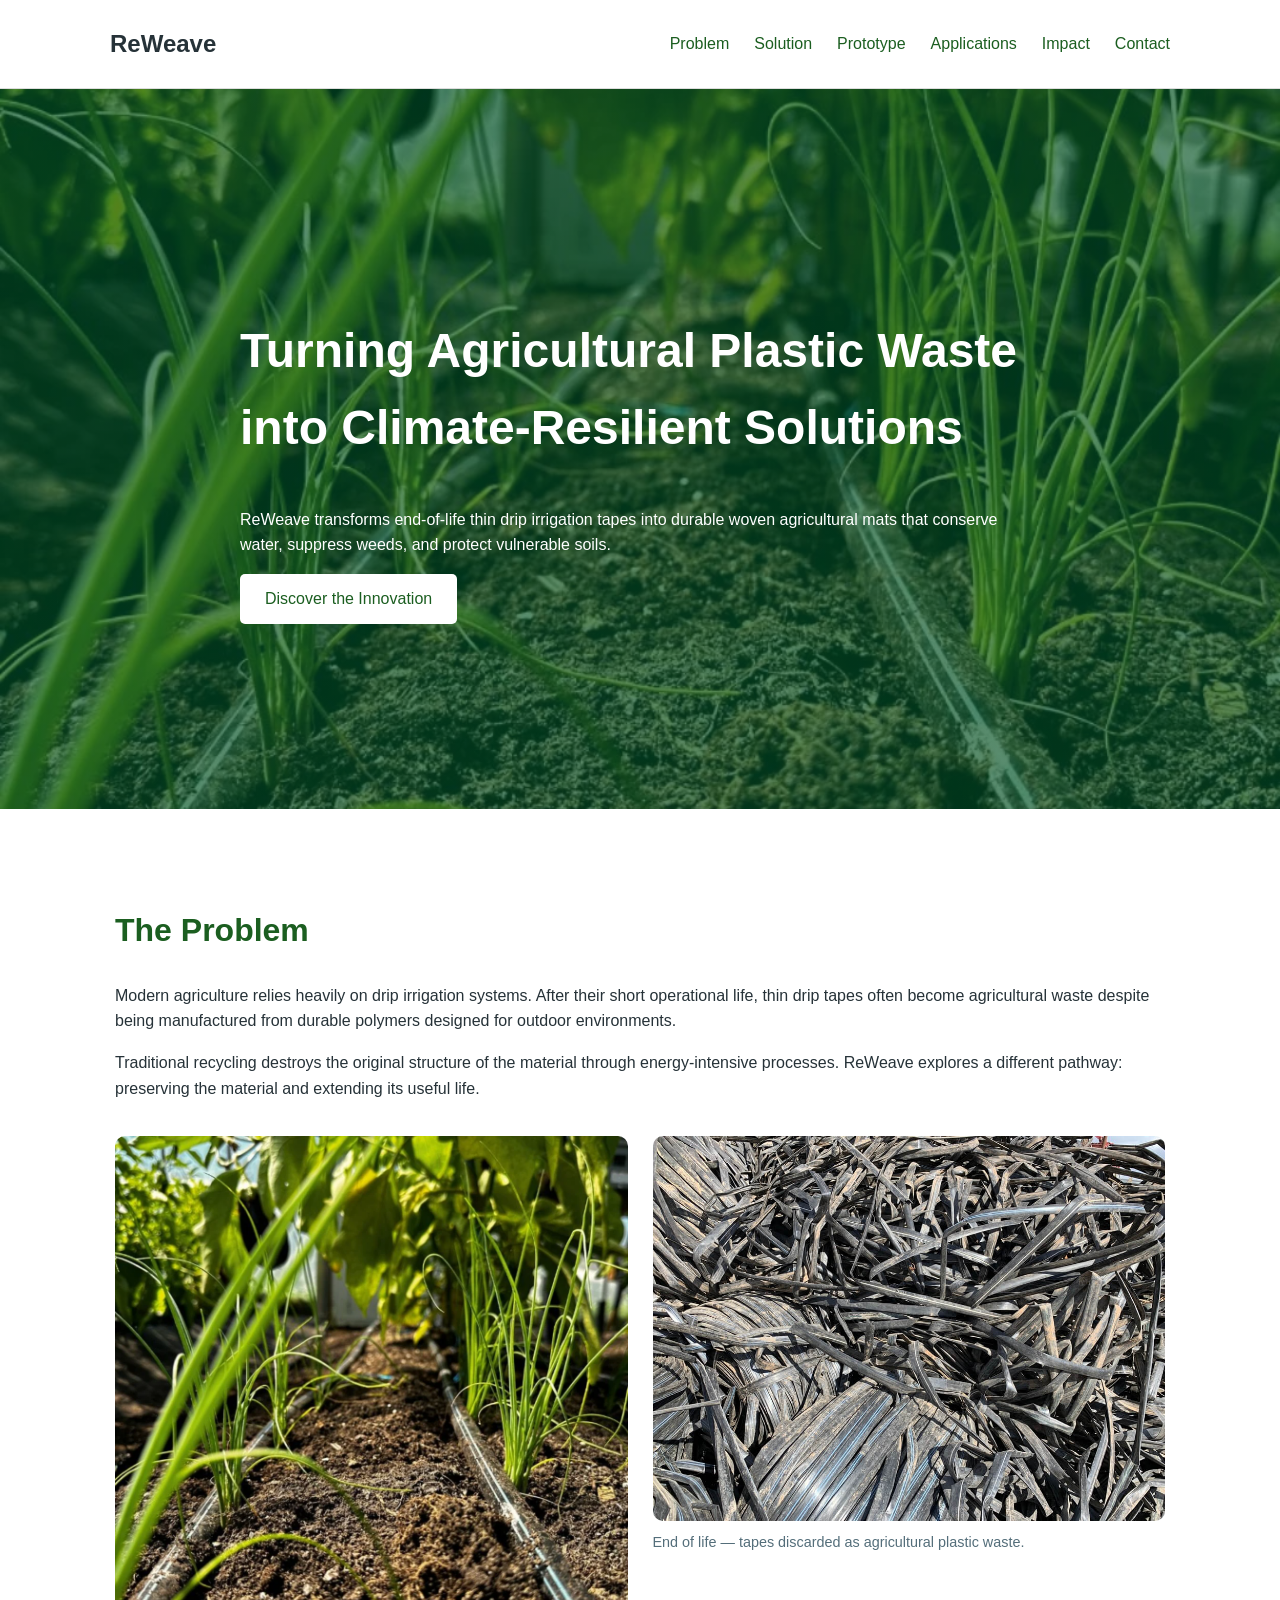
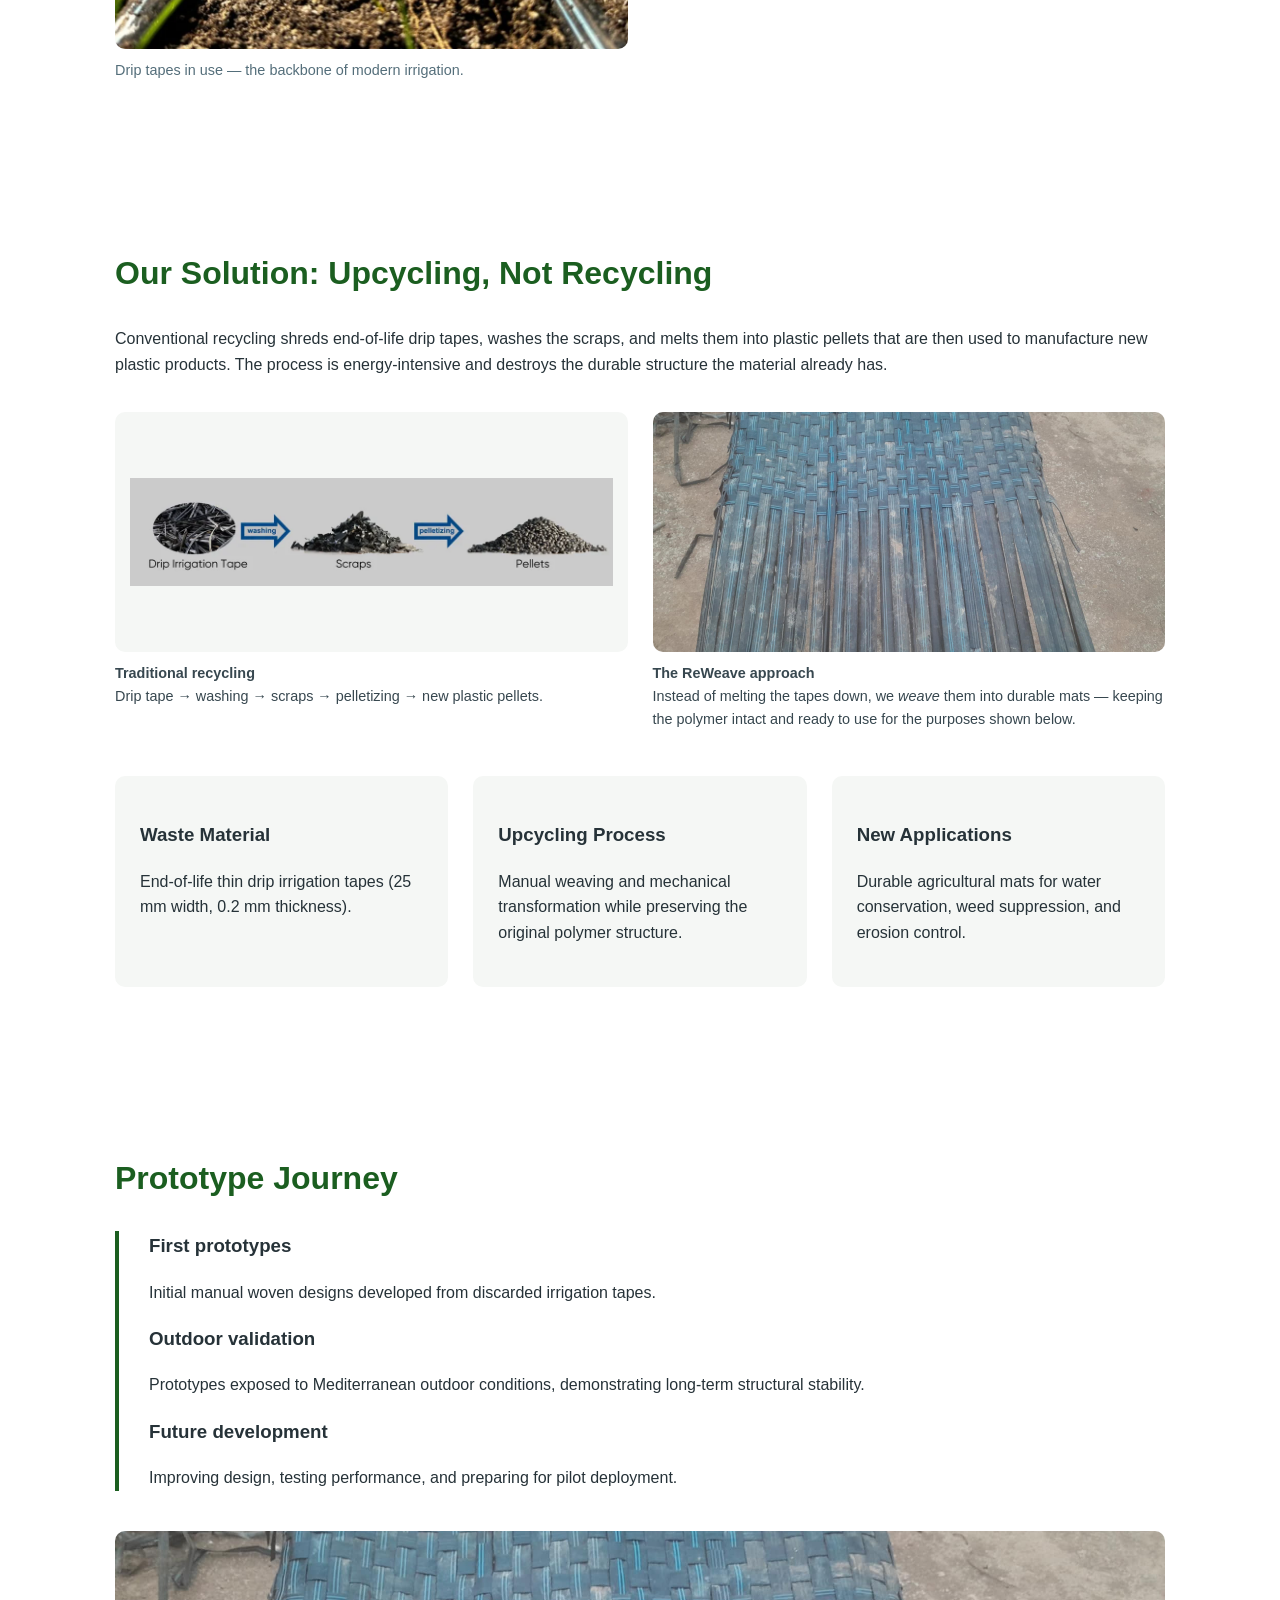
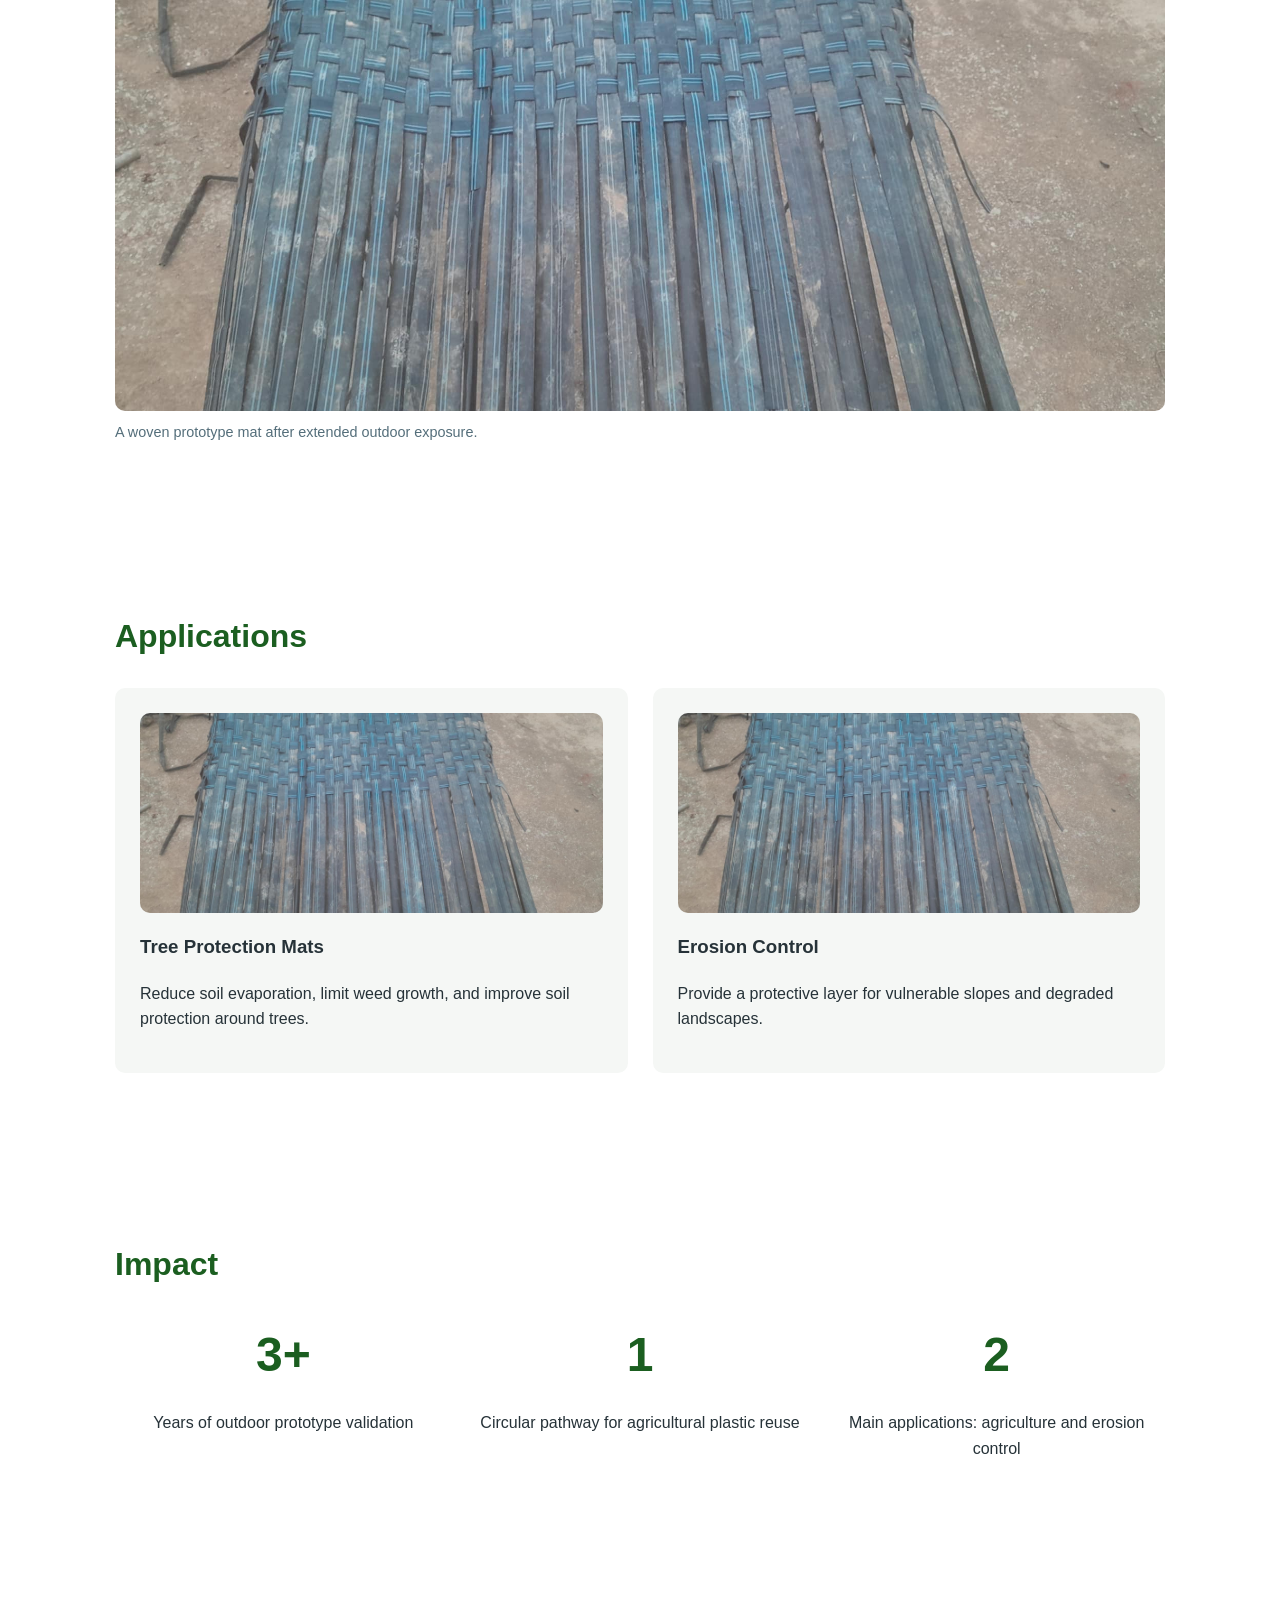
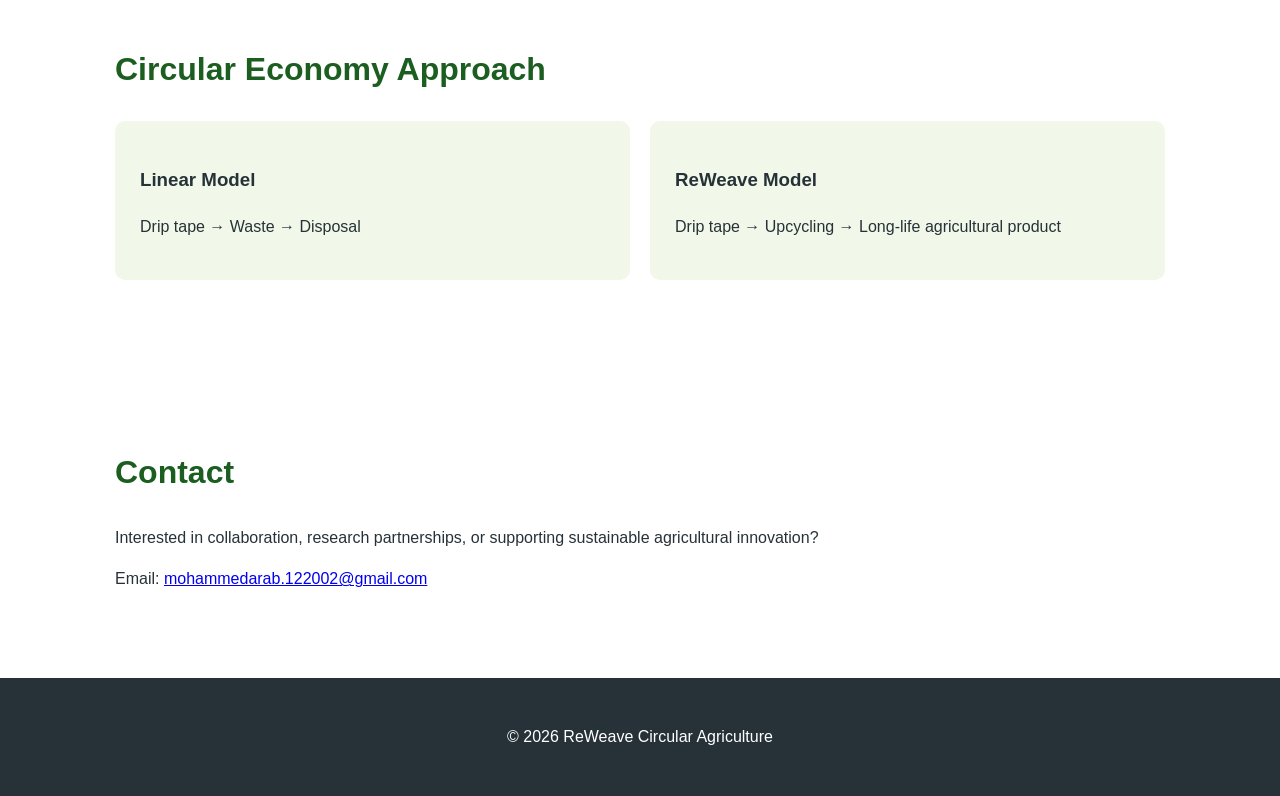
==== index.html @ b7ef6d28 "first commit" ====
<!DOCTYPE html>
<html lang="en">

<head>
    <meta charset="UTF-8">
    <meta name="viewport" content="width=device-width, initial-scale=1.0">

    <title>ReWeave Circular Agriculture</title>
    <meta name="description"
        content="Transforming end-of-life drip irrigation tapes into durable agricultural mats for water conservation, weed suppression, and erosion control.">

    <link rel="icon"
        href="data:image/svg+xml,<svg xmlns='http://www.w3.org/2000/svg' viewBox='0 0 100 100'><text y='.9em' font-size='90'>🌱</text></svg>">
    <link rel="stylesheet" href="css/style.css">
</head>

<body>

    <header>
        <nav class="navbar">

            <div class="logo">
                ReWeave
            </div>

            <button id="menu-toggle" class="menu-toggle"
                aria-label="Toggle navigation menu" aria-expanded="false" aria-controls="nav-links">
                ☰
            </button>

            <ul id="nav-links">
                <li><a href="#problem">Problem</a></li>
                <li><a href="#solution">Solution</a></li>
                <li><a href="#prototype">Prototype</a></li>
                <li><a href="#applications">Applications</a></li>
                <li><a href="#impact">Impact</a></li>
                <li><a href="#contact">Contact</a></li>
            </ul>

        </nav>
    </header>


    <section class="hero">

        <div class="hero-content">

            <h1>
                Turning Agricultural Plastic Waste into Climate-Resilient Solutions
            </h1>

            <p>
                ReWeave transforms end-of-life thin drip irrigation tapes
                into durable woven agricultural mats that conserve water,
                suppress weeds, and protect vulnerable soils.
            </p>

            <a href="#solution" class="button">
                Discover the Innovation
            </a>

        </div>

    </section>



    <section id="problem" class="section">

        <h2>The Problem</h2>

        <p>
            Modern agriculture relies heavily on drip irrigation systems.
            After their short operational life, thin drip tapes often become
            agricultural waste despite being manufactured from durable polymers
            designed for outdoor environments.
        </p>

        <p>
            Traditional recycling destroys the original structure of the material
            through energy-intensive processes. ReWeave explores a different pathway:
            preserving the material and extending its useful life.
        </p>

        <div class="media-grid">

            <figure>
                <img src="images/drip_tapes_usage_in_crops.webp" alt="Thin drip irrigation tapes running along crop beds in the field.">
                <figcaption>Drip tapes in use — the backbone of modern irrigation.</figcaption>
            </figure>

            <figure>
                <img src="images/old-drip-tape.jpg" alt="A large pile of discarded end-of-life drip irrigation tapes.">
                <figcaption>End of life — tapes discarded as agricultural plastic waste.</figcaption>
            </figure>

        </div>

    </section>



    <section id="solution" class="section">

        <h2>Our Solution: Upcycling, Not Recycling</h2>

        <p>
            Conventional recycling shreds end-of-life drip tapes, washes the
            scraps, and melts them into plastic pellets that are then used to
            manufacture new plastic products. The process is energy-intensive
            and destroys the durable structure the material already has.
        </p>

        <div class="approach">

            <figure class="approach-item">
                <img class="diagram" src="images/Drip-Irrigation-Tape-Recycling.jpg.webp"
                    alt="Diagram of conventional recycling: drip irrigation tape is washed into scraps, then pelletized into plastic pellets.">
                <figcaption>
                    <strong>Traditional recycling</strong><br>
                    Drip tape → washing → scraps → pelletizing → new plastic pellets.
                </figcaption>
            </figure>

            <figure class="approach-item">
                <img src="images/prototype-2023.jpg"
                    alt="A durable mat hand-woven from strips of end-of-life drip irrigation tape.">
                <figcaption>
                    <strong>The ReWeave approach</strong><br>
                    Instead of melting the tapes down, we <em>weave</em> them into
                    durable mats — keeping the polymer intact and ready to use for
                    the purposes shown below.
                </figcaption>
            </figure>

        </div>

        <div class="cards">

            <div class="card">
                <h3>Waste Material</h3>
                <p>
                    End-of-life thin drip irrigation tapes
                    (25 mm width, 0.2 mm thickness).
                </p>
            </div>


            <div class="card">
                <h3>Upcycling Process</h3>
                <p>
                    Manual weaving and mechanical transformation while preserving
                    the original polymer structure.
                </p>
            </div>


            <div class="card">
                <h3>New Applications</h3>
                <p>
                    Durable agricultural mats for water conservation,
                    weed suppression, and erosion control.
                </p>
            </div>


        </div>

    </section>



    <section id="prototype" class="section">

        <h2>Prototype Journey</h2>

        <div class="timeline">

            <div>
                <h3>First prototypes</h3>
                <p>
                    Initial manual woven designs developed from discarded irrigation tapes.
                </p>
            </div>


            <div>
                <h3>Outdoor validation</h3>
                <p>
                    Prototypes exposed to Mediterranean outdoor conditions,
                    demonstrating long-term structural stability.
                </p>
            </div>


            <div>
                <h3>Future development</h3>
                <p>
                    Improving design, testing performance, and preparing for pilot deployment.
                </p>
            </div>

        </div>

        <figure class="wide-figure">
            <img src="images/prototype-2026.jpg"
                alt="Close-up of a woven agricultural mat made from recovered drip irrigation tape after outdoor exposure.">
            <figcaption>A woven prototype mat after extended outdoor exposure.</figcaption>
        </figure>

    </section>




    <section id="applications" class="section">

        <h2>Applications</h2>

        <div class="cards">

            <div class="card">
                <img src="images/prototype-2023.jpg"
                    alt="Woven drip-tape mat laid out, suitable for placing around trees.">
                <h3>Tree Protection Mats</h3>

                <p>
                    Reduce soil evaporation, limit weed growth,
                    and improve soil protection around trees.
                </p>

            </div>


            <div class="card">
                <img src="images/erosion-application.jpg"
                    alt="Woven drip-tape mat used as a protective ground layer against erosion.">
                <h3>Erosion Control</h3>

                <p>
                    Provide a protective layer for vulnerable slopes
                    and degraded landscapes.
                </p>

            </div>

        </div>

    </section>




    <section id="impact" class="section impact">

        <h2>Impact</h2>

        <div class="stats">

            <div>
                <strong>3+</strong>
                <p>Years of outdoor prototype validation</p>
            </div>


            <div>
                <strong>1</strong>
                <p>Circular pathway for agricultural plastic reuse</p>
            </div>


            <div>
                <strong>2</strong>
                <p>Main applications: agriculture and erosion control</p>
            </div>

        </div>


    </section>




    <section class="section">

        <h2>Circular Economy Approach</h2>


        <div class="comparison">

            <div>
                <h3>Linear Model</h3>
                <p>
                    Drip tape → Waste → Disposal
                </p>
            </div>


            <div>
                <h3>ReWeave Model</h3>
                <p>
                    Drip tape → Upcycling → Long-life agricultural product
                </p>
            </div>


        </div>

    </section>




    <section id="contact" class="section">

        <h2>Contact</h2>

        <p>
            Interested in collaboration, research partnerships,
            or supporting sustainable agricultural innovation?
        </p>

        <p>
            Email:
            <a href="mailto:mohammedarab.122002@gmail.com">
                mohammedarab.122002@gmail.com
            </a>
        </p>

    </section>



    <footer>

        <p>
            © <span id="year"></span> ReWeave Circular Agriculture
        </p>

    </footer>


    <script src="js/script.js"></script>

</body>

</html>
---- css/style.css ----
* {
    box-sizing: border-box;
}


body {

    margin: 0;
    font-family: Arial, Helvetica, sans-serif;
    line-height: 1.6;
    color: #263238;
}


header {

    position: sticky;
    top: 0;
    background: white;
    border-bottom: 1px solid #ddd;
    z-index: 10;

}


.navbar {

    display: flex;
    justify-content: space-between;
    align-items: center;
    max-width: 1100px;
    margin: auto;
    padding: 15px 20px;

}


.logo {

    font-size: 1.5rem;
    font-weight: bold;
}



#nav-links {

    display: flex;
    list-style: none;
    gap: 25px;
}


#nav-links a {

    text-decoration: none;
    color: #1b5e20;
}



.menu-toggle {

    display: none;
    font-size: 1.5rem;
    border: none;
    background: none;

}



.hero {

    min-height: 80vh;
    display: flex;
    align-items: center;
    padding: 40px;

    background:
    linear-gradient(
        rgba(0,80,40,0.65),
        rgba(0,80,40,0.65)
    ),
    url("../images/drip_tapes_usage_in_crops.webp");

    background-size: cover;
    background-position: center;

    color:white;

}


.hero-content {

    max-width: 800px;
    margin:auto;

}


.hero h1 {

    font-size: 3rem;

}


.button {

    display:inline-block;
    padding:12px 25px;
    background:white;
    color:#1b5e20;
    text-decoration:none;
    border-radius:5px;

}



.section {

    max-width:1100px;
    margin:auto;
    padding:70px 25px;

}



h2 {

    font-size:2rem;
    color:#1b5e20;

}



.cards {

    display:grid;
    grid-template-columns:repeat(auto-fit,minmax(250px,1fr));
    gap:25px;

}



.card {

    padding:25px;
    border-radius:10px;
    background:#f5f7f5;

}



.timeline {

    border-left:4px solid #1b5e20;
    padding-left:30px;

}


.stats {

    display:grid;
    grid-template-columns:repeat(auto-fit,minmax(200px,1fr));
    text-align:center;
    gap:20px;

}


.stats strong {

    font-size:3rem;
    color:#1b5e20;

}



.comparison {

    display:grid;
    grid-template-columns:1fr 1fr;
    gap:20px;

}


.comparison div {

    padding:25px;
    background:#f1f8e9;
    border-radius:10px;

}



/* Images & figures */

figure {
    margin: 0;
}

img {
    max-width: 100%;
    height: auto;
    display: block;
    border-radius: 10px;
}

figcaption {
    margin-top: 10px;
    font-size: 0.9rem;
    color: #546e7a;
}


.media-grid {

    display: grid;
    grid-template-columns: repeat(auto-fit, minmax(260px, 1fr));
    gap: 25px;
    margin-top: 35px;

}


.approach {

    display: grid;
    grid-template-columns: repeat(auto-fit, minmax(280px, 1fr));
    gap: 25px;
    align-items: start;
    margin: 35px 0 45px;

}


.approach-item img {
    width: 100%;
    height: 240px;
    object-fit: cover;
}

.approach-item img.diagram {
    object-fit: contain;
    background: #f5f7f5;
    padding: 15px;
}

.approach-item figcaption {
    color: #37474f;
}


.wide-figure {

    margin-top: 40px;

}

.wide-figure img {
    width: 100%;
    max-height: 480px;
    object-fit: cover;
}


.card img {
    margin-bottom: 15px;
    width: 100%;
    max-height: 200px;
    object-fit: cover;
}


footer {

    text-align:center;
    padding:30px;
    background:#263238;
    color:white;

}




@media(max-width:700px){


.menu-toggle {

    display:block;

}


#nav-links {

    display:none;
    flex-direction:column;
    width:100%;

}


#nav-links.active {

    display:flex;

}


.navbar {

    flex-wrap:wrap;

}


.hero h1 {

    font-size:2rem;

}


.comparison {

    grid-template-columns:1fr;

}

}
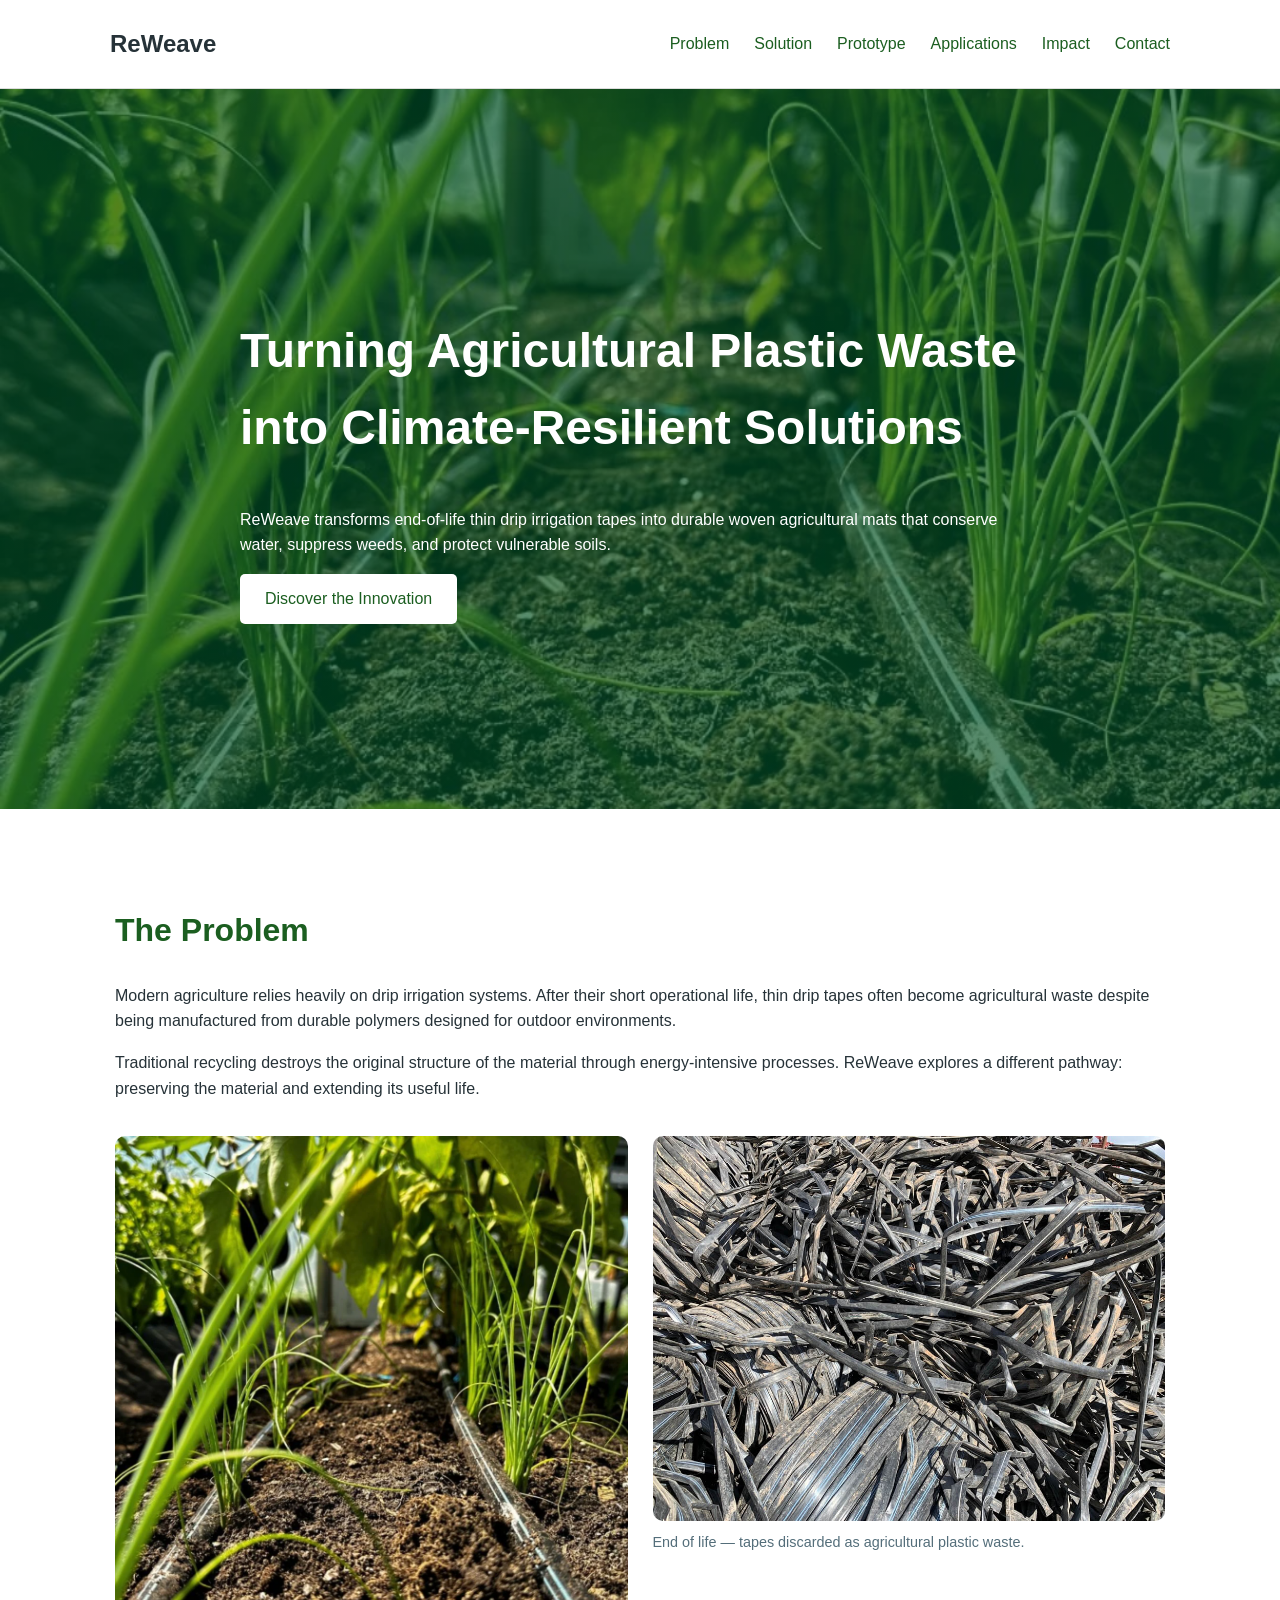
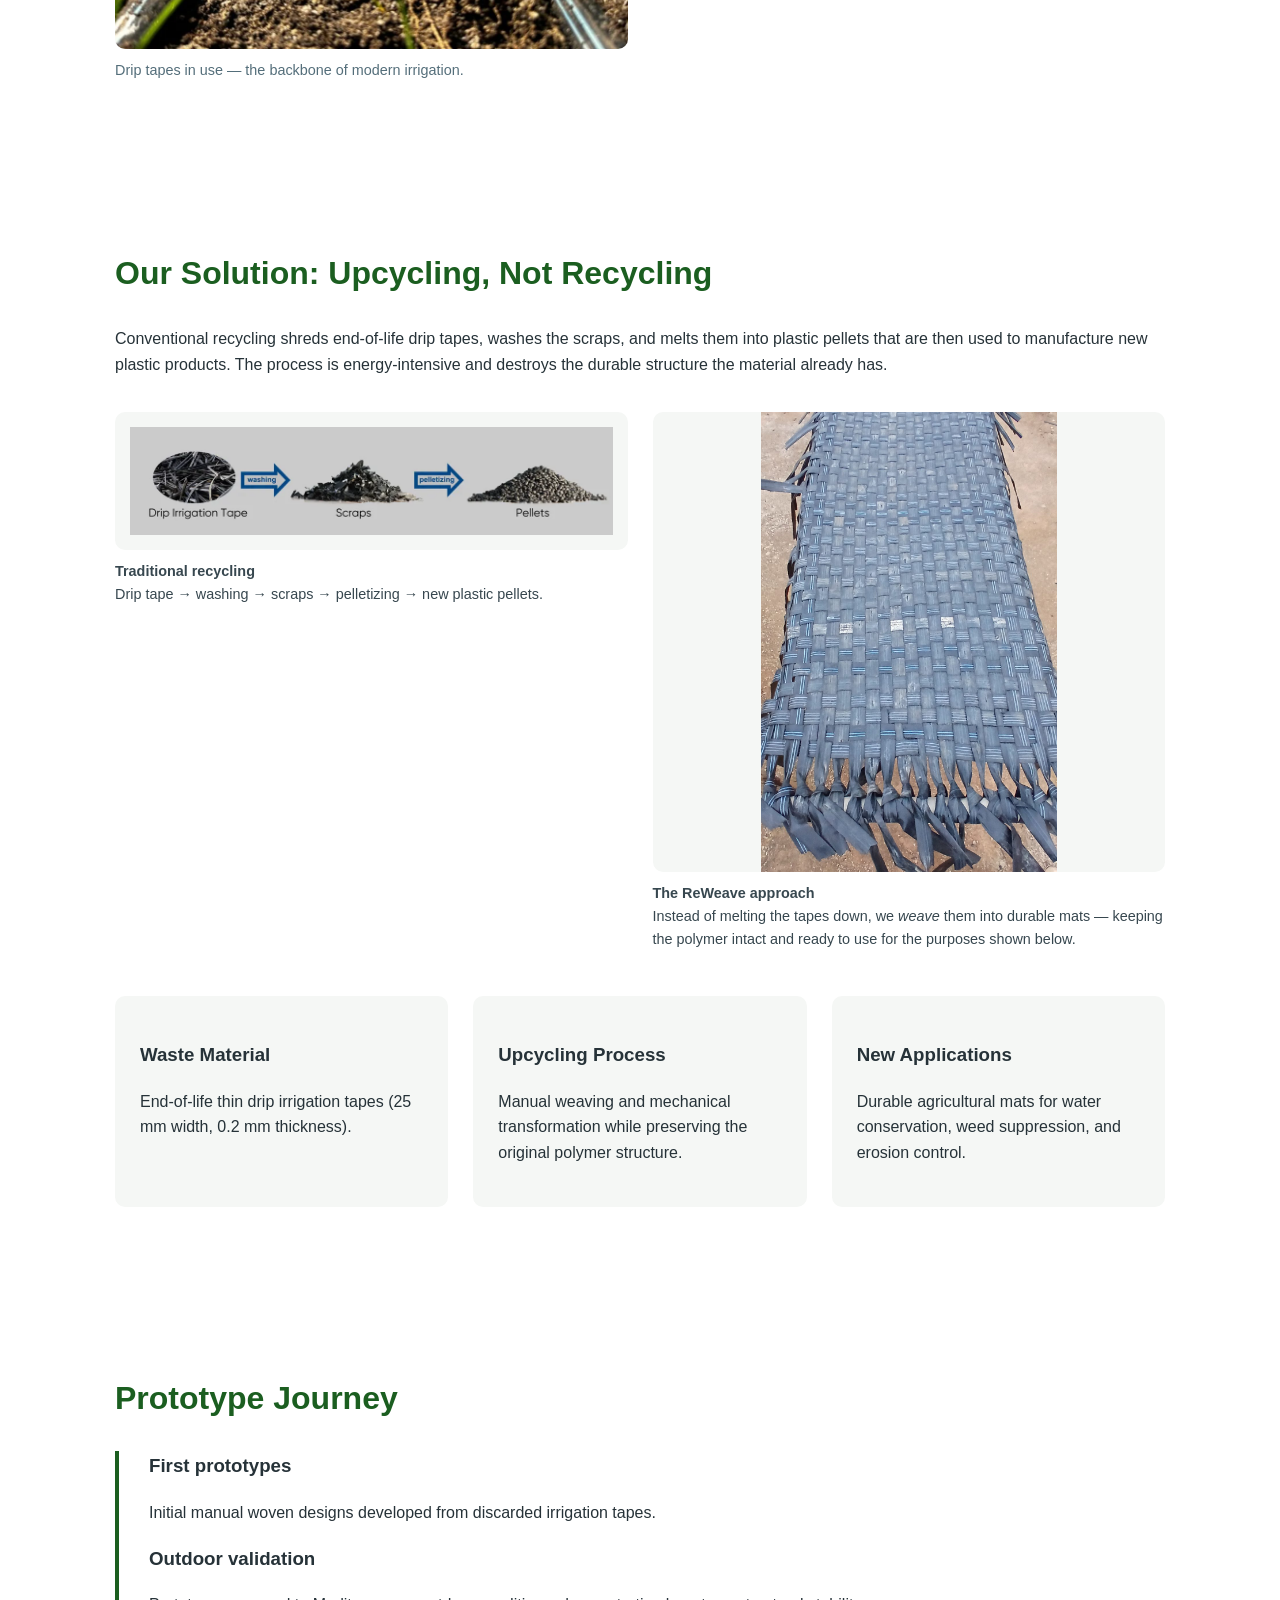
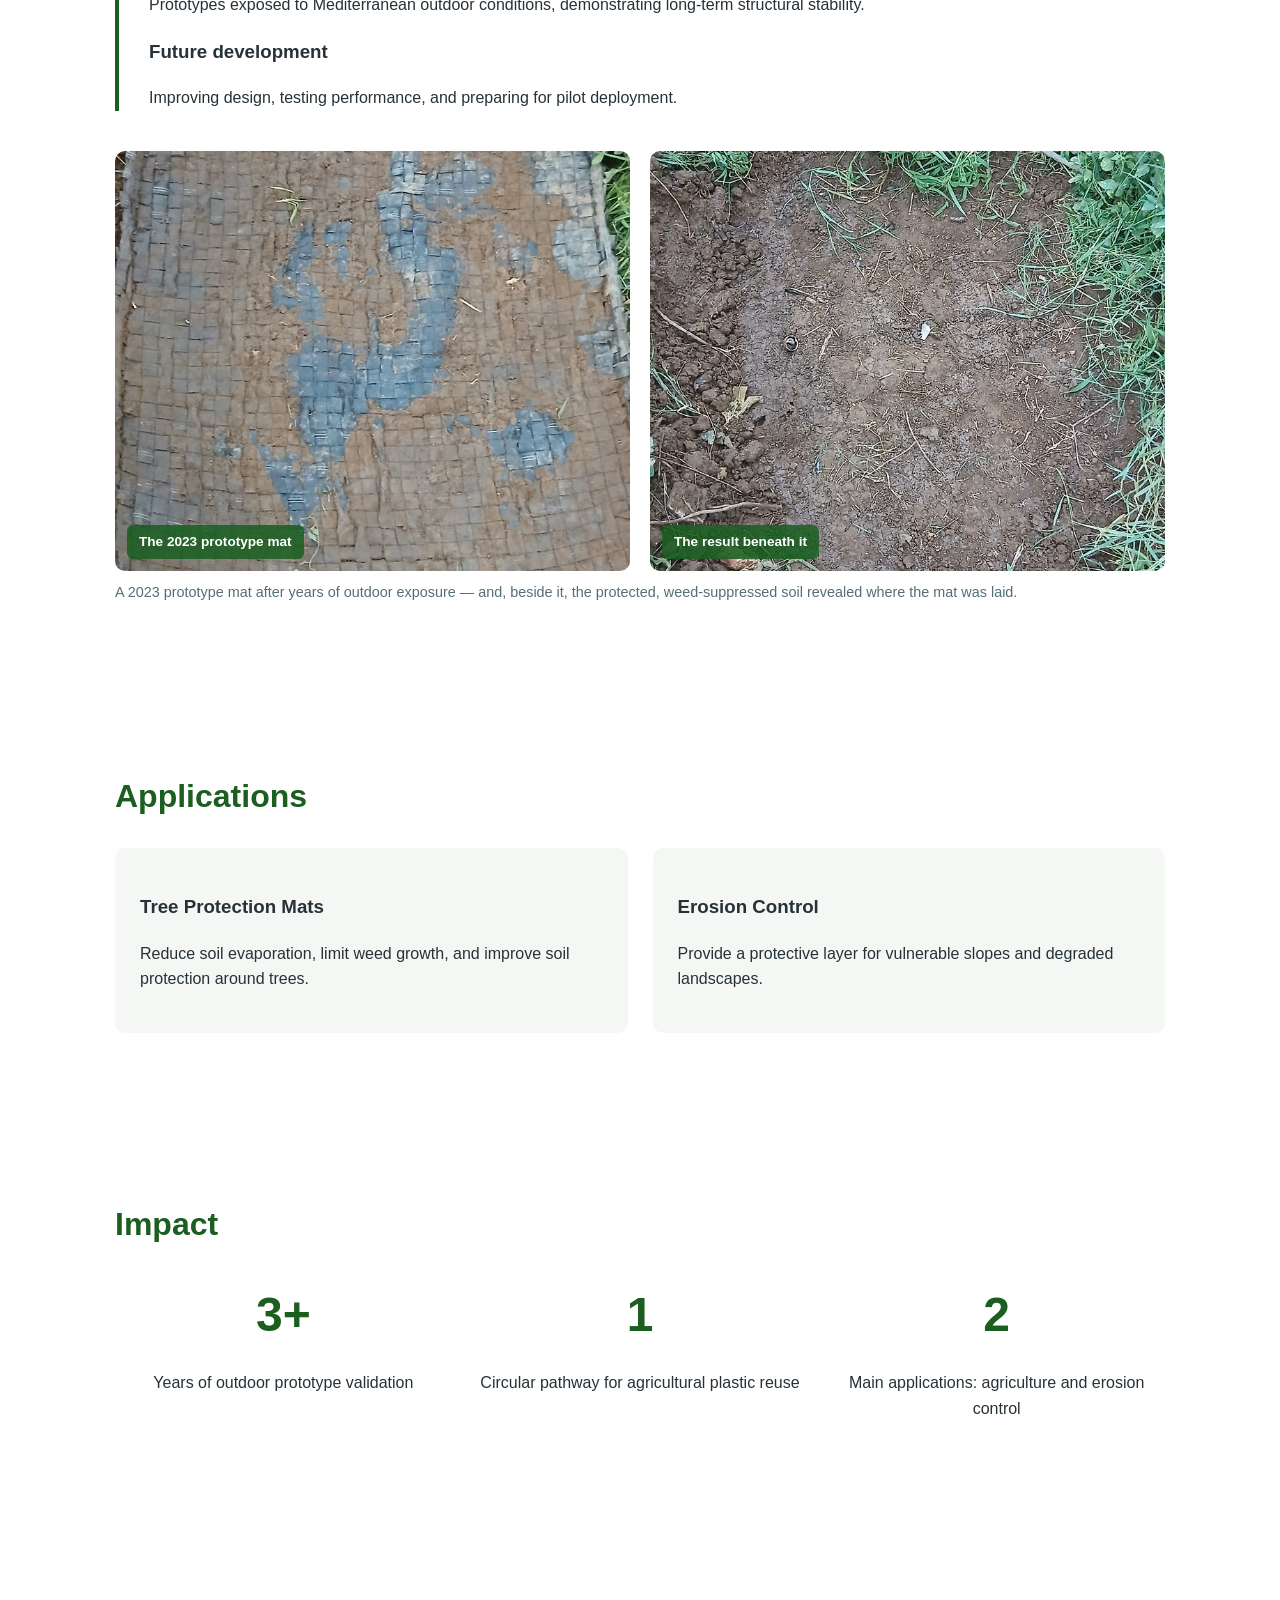
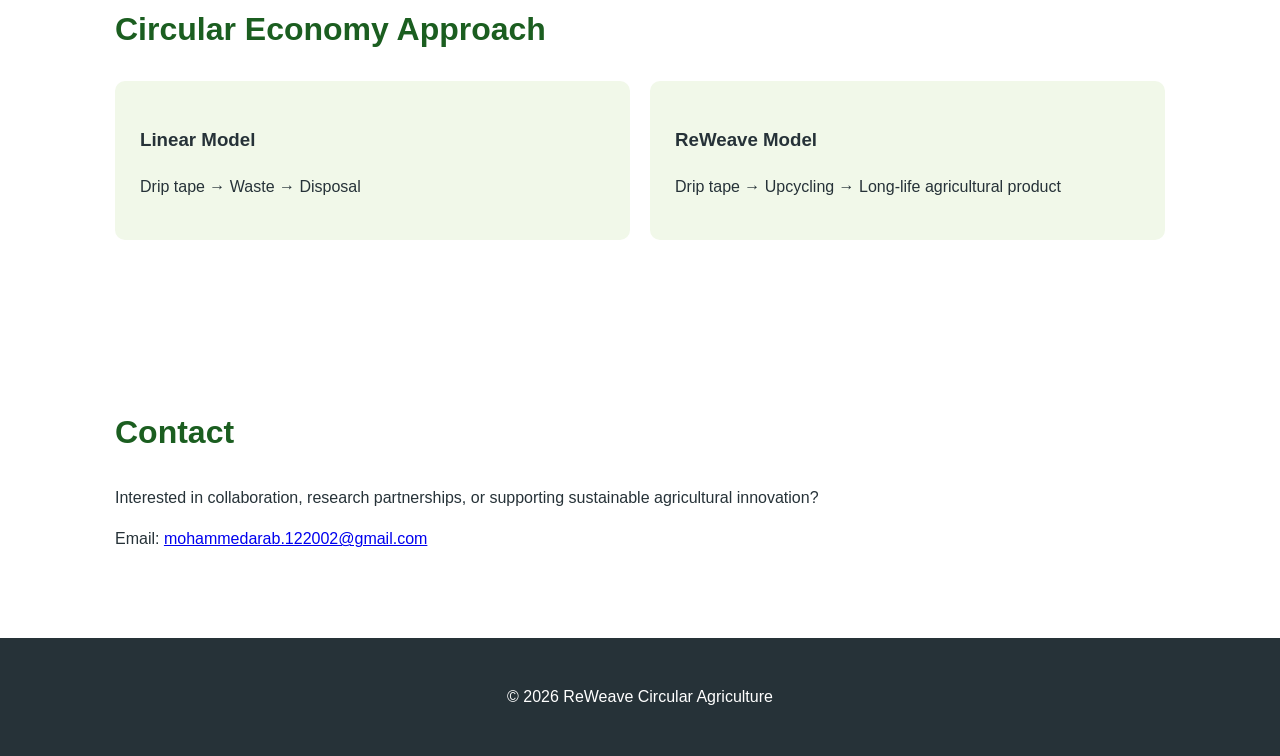
==== commit f631f077: "update images" ====
--- a/index.html
+++ b/index.html
@@ -123,7 +123,7 @@
             </figure>
 
             <figure class="approach-item">
-                <img src="images/prototype-2023.jpg"
+                <img src="images/prototype-2026.jpg"
                     alt="A durable mat hand-woven from strips of end-of-life drip irrigation tape.">
                 <figcaption>
                     <strong>The ReWeave approach</strong><br>
@@ -202,10 +202,29 @@
 
         </div>
 
-        <figure class="wide-figure">
-            <img src="images/prototype-2026.jpg"
-                alt="Close-up of a woven agricultural mat made from recovered drip irrigation tape after outdoor exposure.">
-            <figcaption>A woven prototype mat after extended outdoor exposure.</figcaption>
+        <figure class="pair-figure">
+
+            <div class="pair">
+
+                <div class="pair-item">
+                    <img src="images/prototype-2023.jpg"
+                        alt="A 2023 woven mat made from recovered drip irrigation tape, after extended outdoor exposure on the ground.">
+                    <span class="pair-label">The 2023 prototype mat</span>
+                </div>
+
+                <div class="pair-item">
+                    <img src="images/drip-type-application-result.jpg"
+                        alt="The patch of protected, weed-suppressed soil revealed where the woven mat had been laid.">
+                    <span class="pair-label">The result beneath it</span>
+                </div>
+
+            </div>
+
+            <figcaption>
+                A 2023 prototype mat after years of outdoor exposure — and, beside it,
+                the protected, weed-suppressed soil revealed where the mat was laid.
+            </figcaption>
+
         </figure>
 
     </section>
@@ -220,8 +239,6 @@
         <div class="cards">
 
             <div class="card">
-                <img src="images/prototype-2023.jpg"
-                    alt="Woven drip-tape mat laid out, suitable for placing around trees.">
                 <h3>Tree Protection Mats</h3>
 
                 <p>
@@ -233,8 +250,6 @@
 
 
             <div class="card">
-                <img src="images/erosion-application.jpg"
-                    alt="Woven drip-tape mat used as a protective ground layer against erosion.">
                 <h3>Erosion Control</h3>
 
                 <p>
--- a/css/style.css
+++ b/css/style.css
@@ -248,8 +248,10 @@
 
 .approach-item img {
     width: 100%;
-    height: 240px;
-    object-fit: cover;
+    height: auto;
+    max-height: 460px;
+    object-fit: contain;
+    background: #f5f7f5;
 }
 
 .approach-item img.diagram {
@@ -273,6 +275,41 @@
     width: 100%;
     max-height: 480px;
     object-fit: cover;
+}
+
+
+/* Paired "mat + result" figure */
+
+.pair-figure {
+    margin-top: 40px;
+}
+
+.pair {
+    display: grid;
+    grid-template-columns: 1fr 1fr;
+    gap: 20px;
+}
+
+.pair-item {
+    position: relative;
+}
+
+.pair-item img {
+    width: 100%;
+    height: 420px;
+    object-fit: cover;
+}
+
+.pair-label {
+    position: absolute;
+    left: 12px;
+    bottom: 12px;
+    padding: 6px 12px;
+    font-size: 0.85rem;
+    font-weight: bold;
+    color: white;
+    background: rgba(27, 94, 32, 0.85);
+    border-radius: 6px;
 }
 
 
@@ -342,4 +379,18 @@
 
 }
 
+
+.pair {
+
+    grid-template-columns:1fr;
+
+}
+
+
+.pair-item img {
+
+    height:340px;
+
+}
+
 }
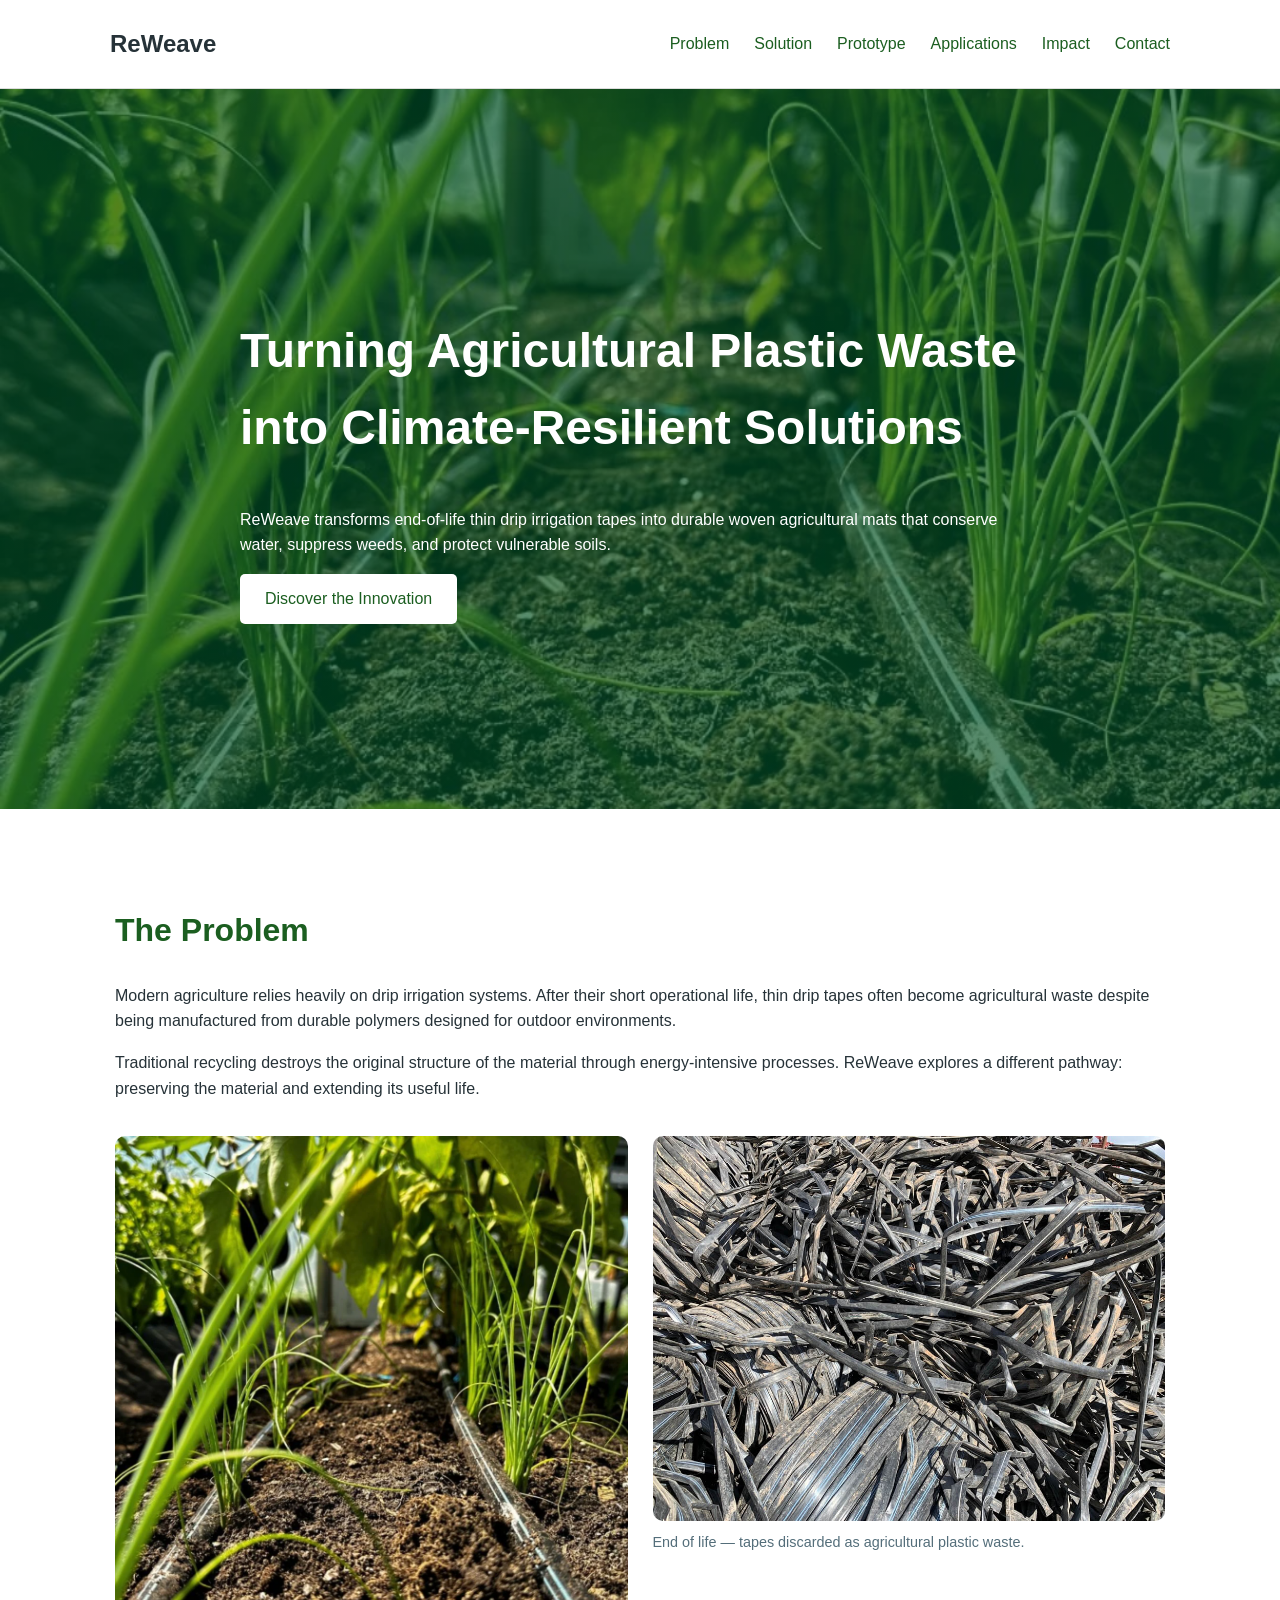
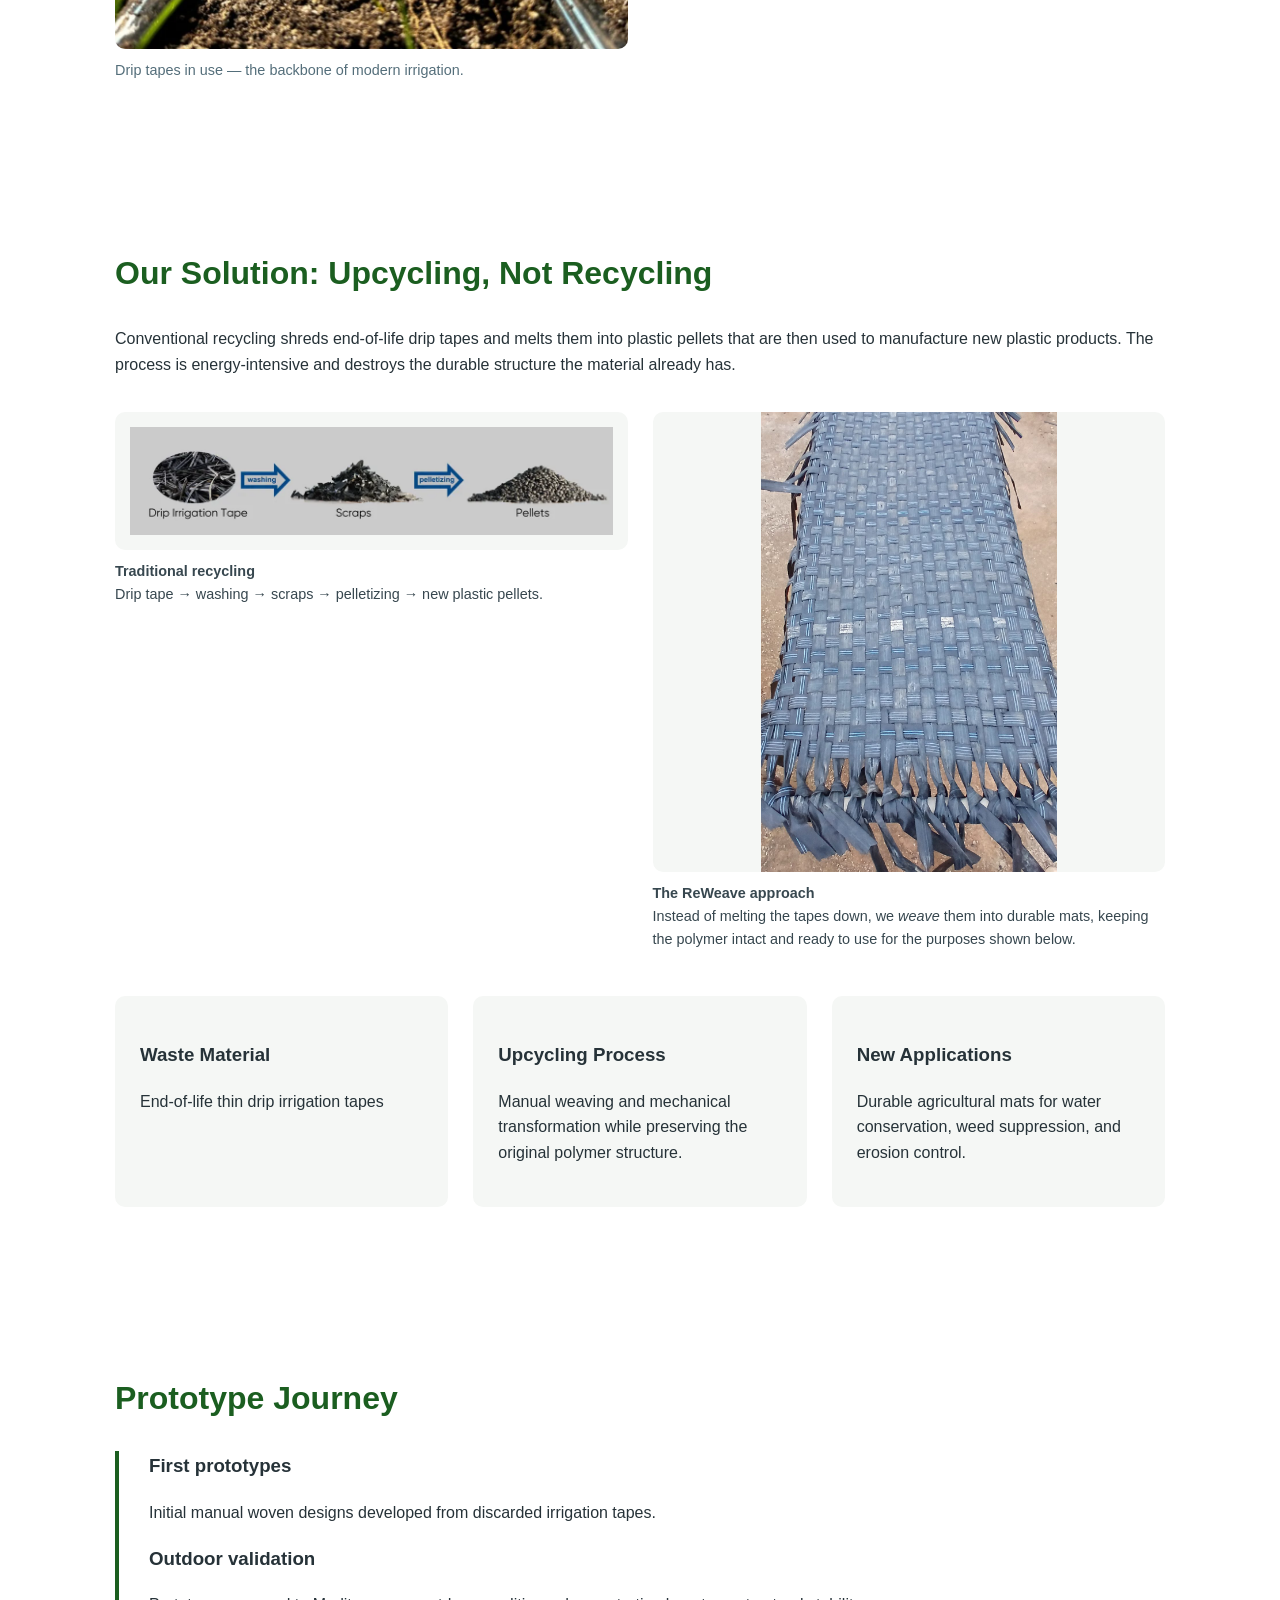
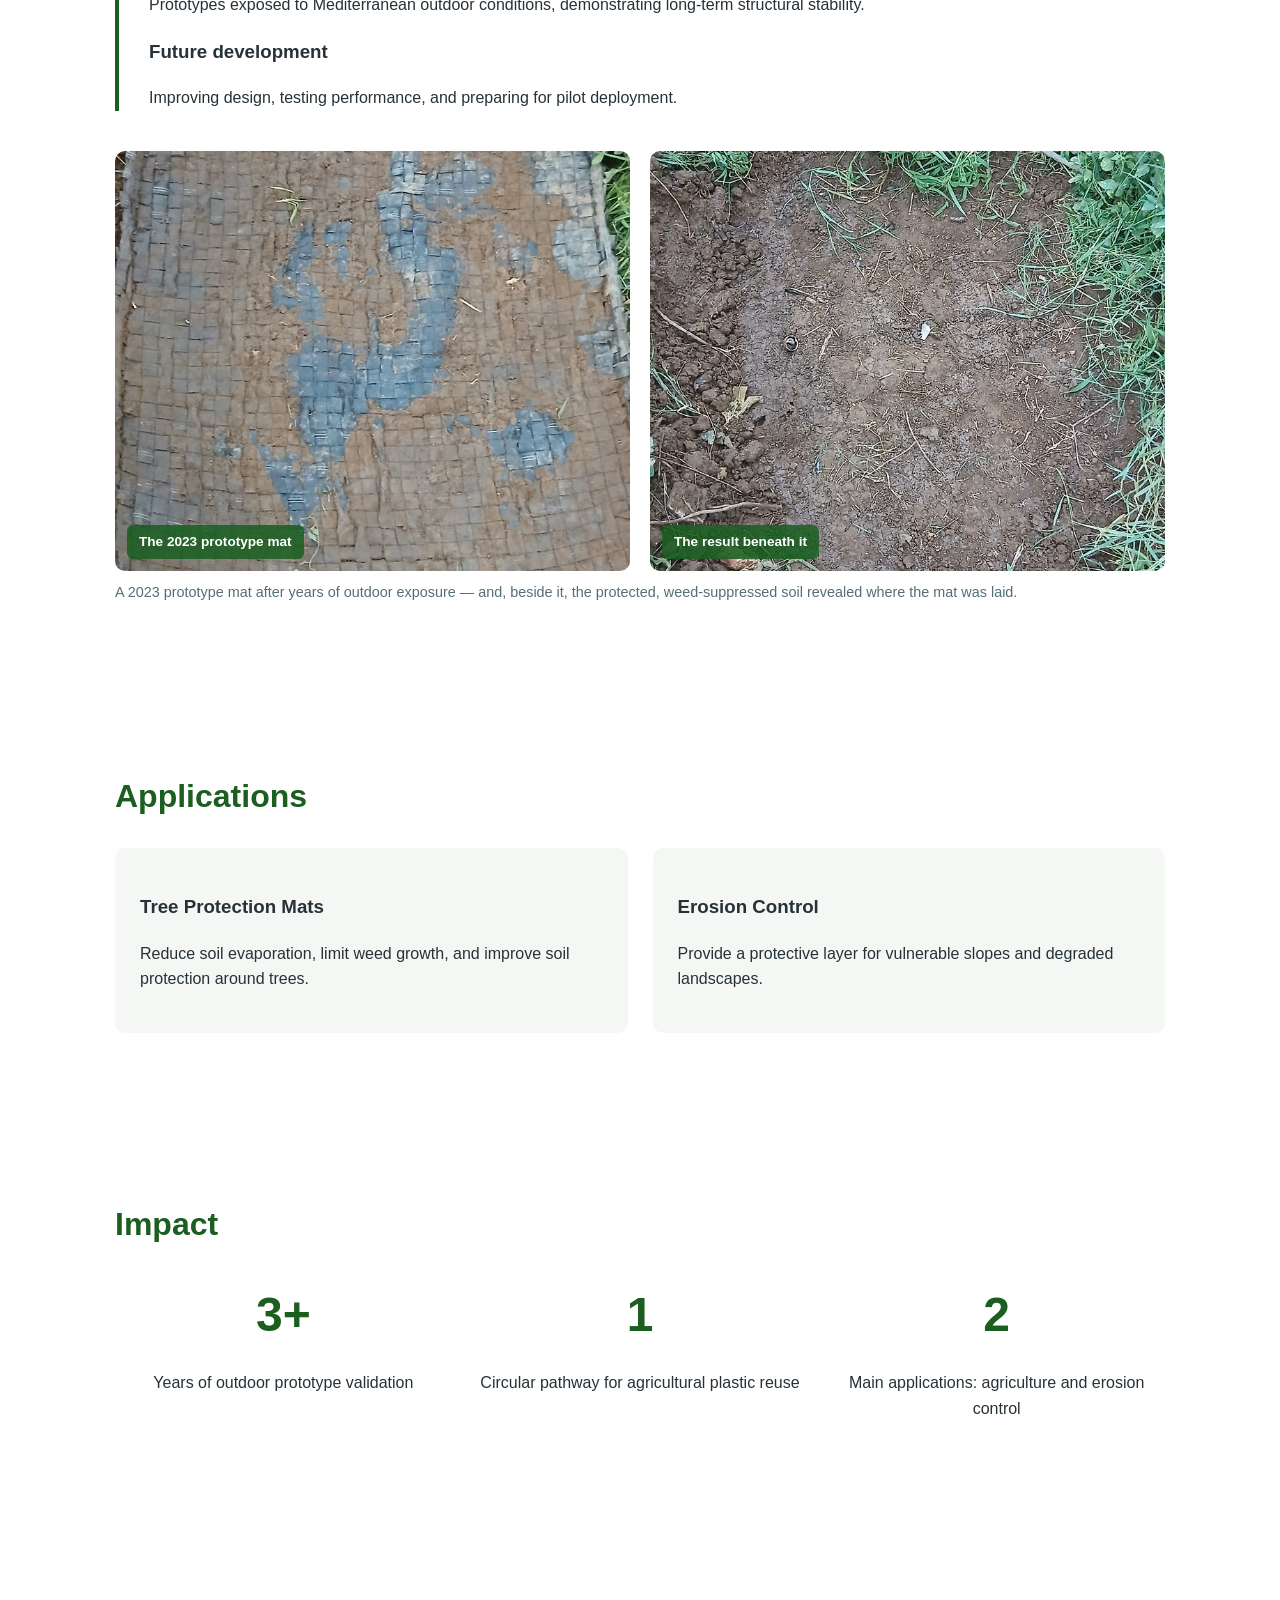
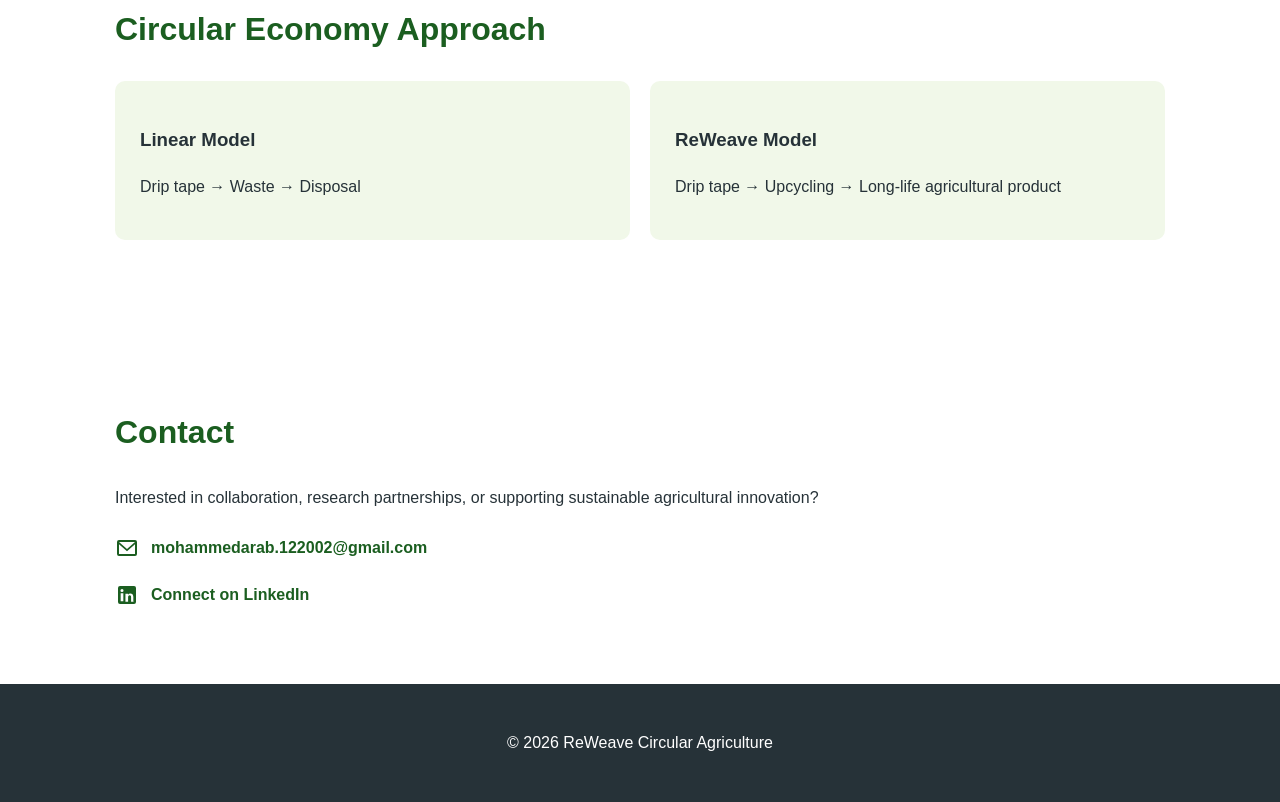
==== commit 885cee40: "update contacts" ====
--- a/index.html
+++ b/index.html
@@ -105,10 +105,9 @@
         <h2>Our Solution: Upcycling, Not Recycling</h2>
 
         <p>
-            Conventional recycling shreds end-of-life drip tapes, washes the
-            scraps, and melts them into plastic pellets that are then used to
-            manufacture new plastic products. The process is energy-intensive
-            and destroys the durable structure the material already has.
+            Conventional recycling shreds end-of-life drip tapes and melts them into plastic 
+            pellets that are then used to manufacture new plastic products. The process is 
+            energy-intensive and destroys the durable structure the material already has.
         </p>
 
         <div class="approach">
@@ -128,7 +127,7 @@
                 <figcaption>
                     <strong>The ReWeave approach</strong><br>
                     Instead of melting the tapes down, we <em>weave</em> them into
-                    durable mats — keeping the polymer intact and ready to use for
+                    durable mats, keeping the polymer intact and ready to use for
                     the purposes shown below.
                 </figcaption>
             </figure>
@@ -141,7 +140,6 @@
                 <h3>Waste Material</h3>
                 <p>
                     End-of-life thin drip irrigation tapes
-                    (25 mm width, 0.2 mm thickness).
                 </p>
             </div>
 
@@ -336,12 +334,27 @@
             or supporting sustainable agricultural innovation?
         </p>
 
-        <p>
-            Email:
-            <a href="mailto:mohammedarab.122002@gmail.com">
-                mohammedarab.122002@gmail.com
-            </a>
-        </p>
+        <ul class="contact-links">
+
+            <li>
+                <a href="mailto:mohammedarab.122002@gmail.com">
+                    <svg class="contact-icon" viewBox="0 0 24 24" aria-hidden="true">
+                        <path d="M4 4h16a2 2 0 0 1 2 2v12a2 2 0 0 1-2 2H4a2 2 0 0 1-2-2V6a2 2 0 0 1 2-2zm0 2v.01L12 13l8-6.99V6H4zm16 2.24-8 7-8-7V18h16V8.24z"/>
+                    </svg>
+                    <span>mohammedarab.122002@gmail.com</span>
+                </a>
+            </li>
+
+            <li>
+                <a href="https://www.linkedin.com/in/mohammed-arab12345/" target="_blank" rel="noopener">
+                    <svg class="contact-icon" viewBox="0 0 24 24" aria-hidden="true">
+                        <path d="M19 3a2 2 0 0 1 2 2v14a2 2 0 0 1-2 2H5a2 2 0 0 1-2-2V5a2 2 0 0 1 2-2h14zM8.34 18.34V10.3H5.67v8.04h2.67zM7 9.12a1.55 1.55 0 1 0 0-3.1 1.55 1.55 0 0 0 0 3.1zm11.34 9.22v-4.4c0-2.36-1.26-3.46-2.94-3.46a2.54 2.54 0 0 0-2.3 1.27v-1.09h-2.67v8.04h2.67v-4.25c0-1.12.21-2.2 1.6-2.2 1.37 0 1.39 1.28 1.39 2.27v4.18h2.65z"/>
+                    </svg>
+                    <span>Connect on LinkedIn</span>
+                </a>
+            </li>
+
+        </ul>
 
     </section>
 
--- a/css/style.css
+++ b/css/style.css
@@ -321,6 +321,38 @@
 }
 
 
+/* Contact links with icons */
+
+.contact-links {
+    list-style: none;
+    padding: 0;
+    margin: 25px 0 0;
+    display: flex;
+    flex-direction: column;
+    gap: 14px;
+}
+
+.contact-links a {
+    display: inline-flex;
+    align-items: center;
+    gap: 12px;
+    text-decoration: none;
+    color: #1b5e20;
+    font-weight: bold;
+}
+
+.contact-links a:hover {
+    text-decoration: underline;
+}
+
+.contact-icon {
+    width: 24px;
+    height: 24px;
+    fill: #1b5e20;
+    flex-shrink: 0;
+}
+
+
 footer {
 
     text-align:center;
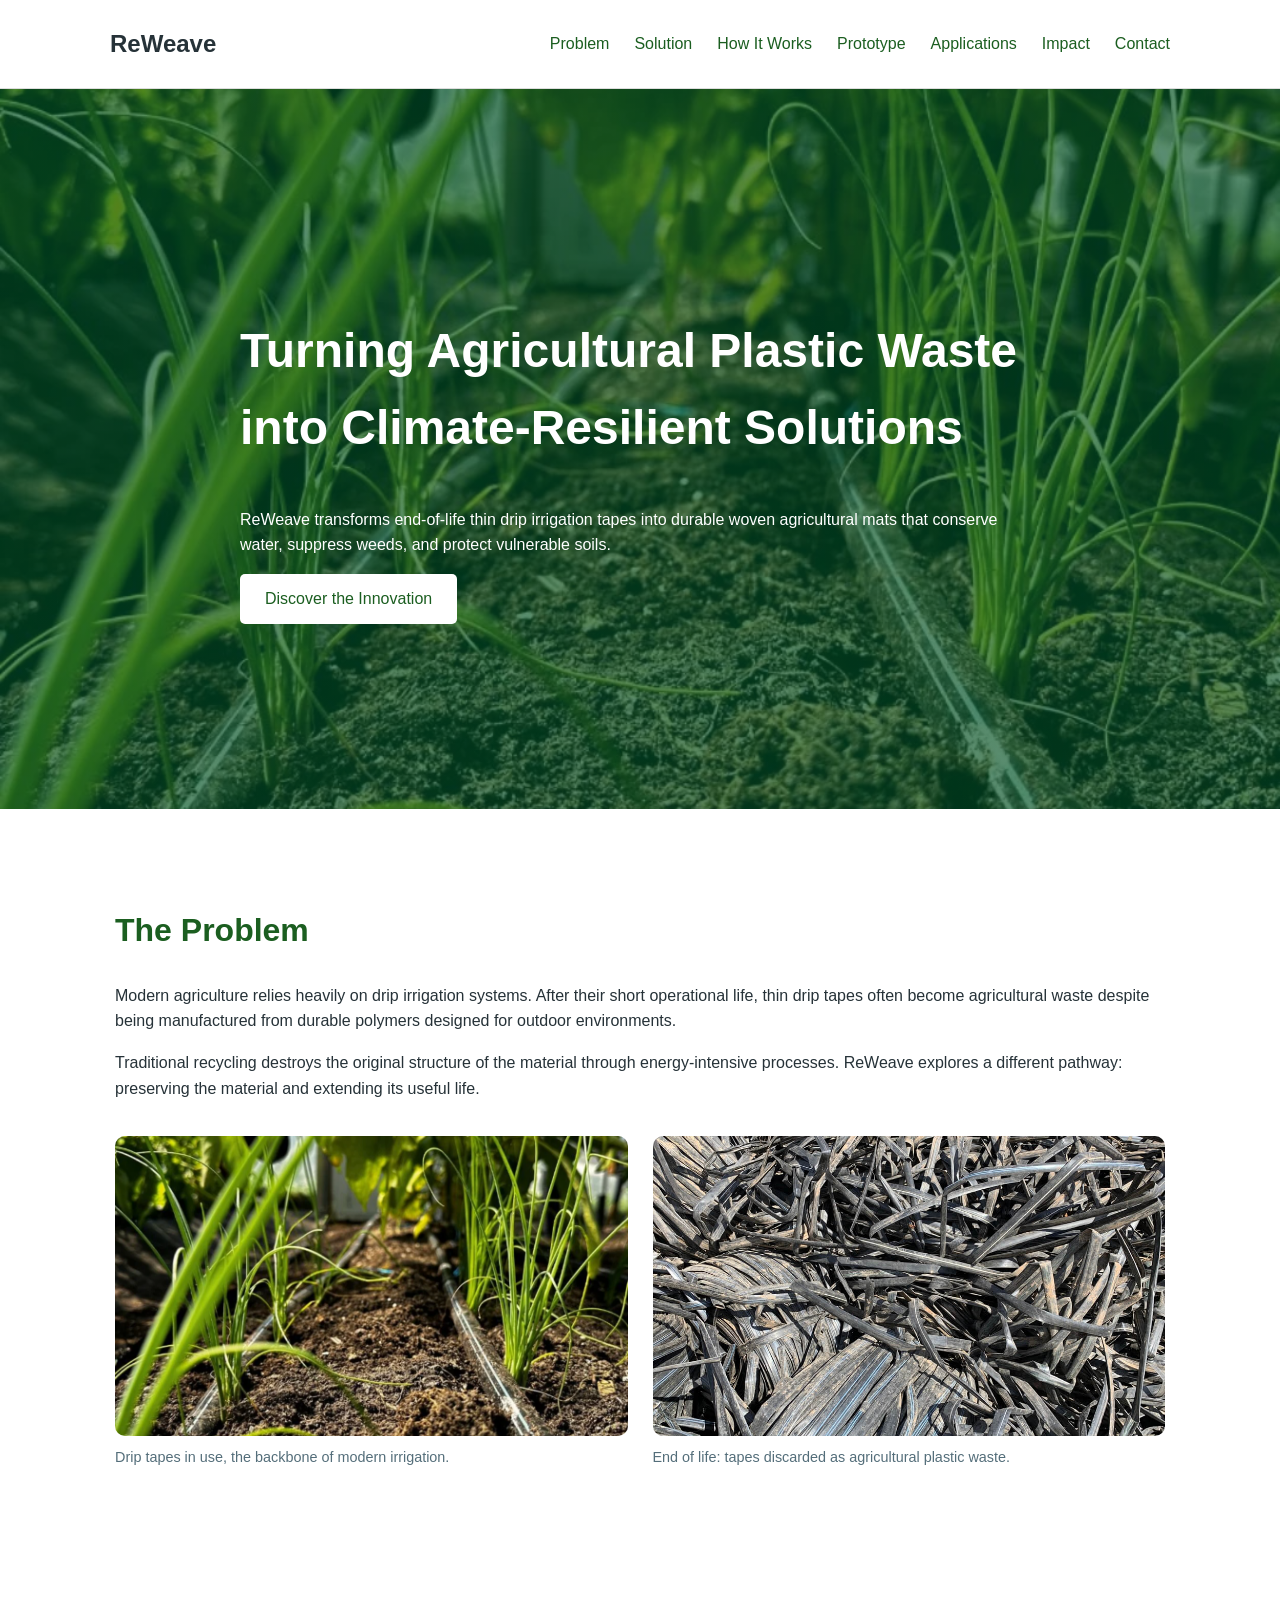
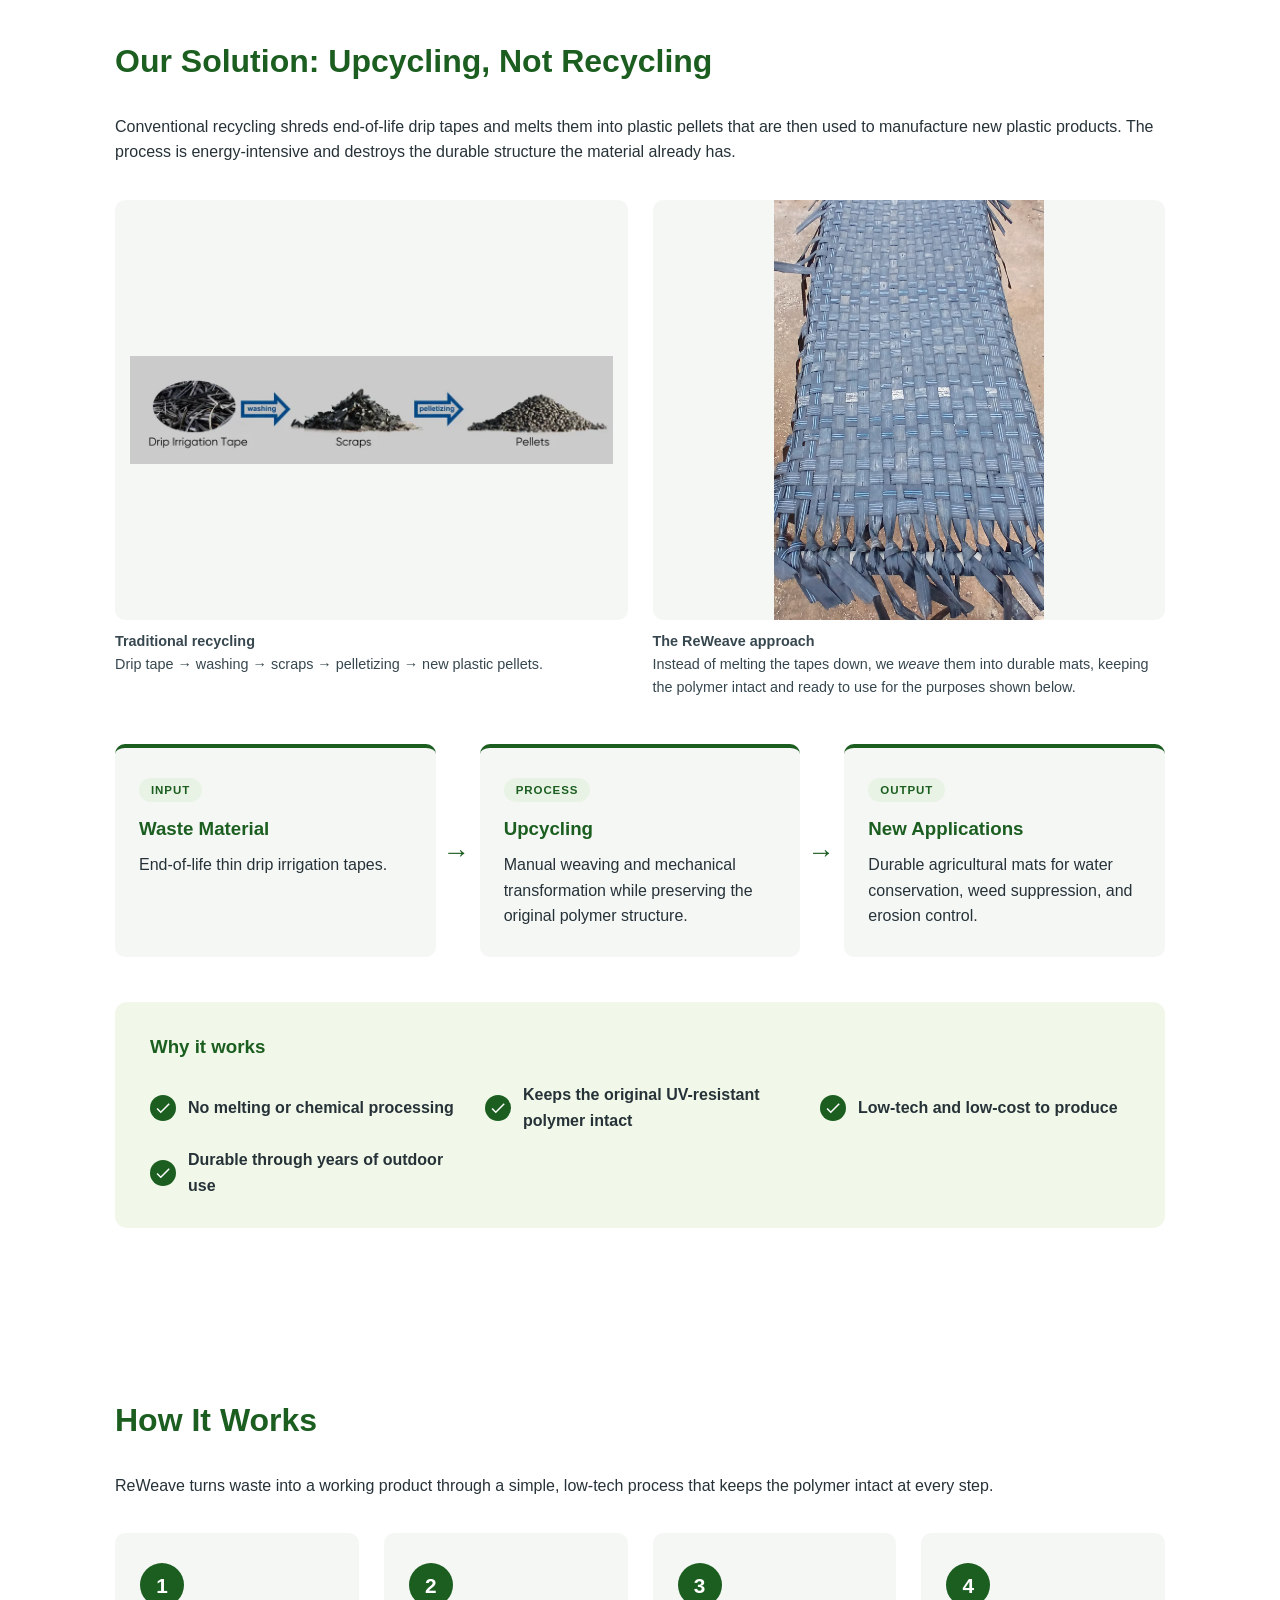
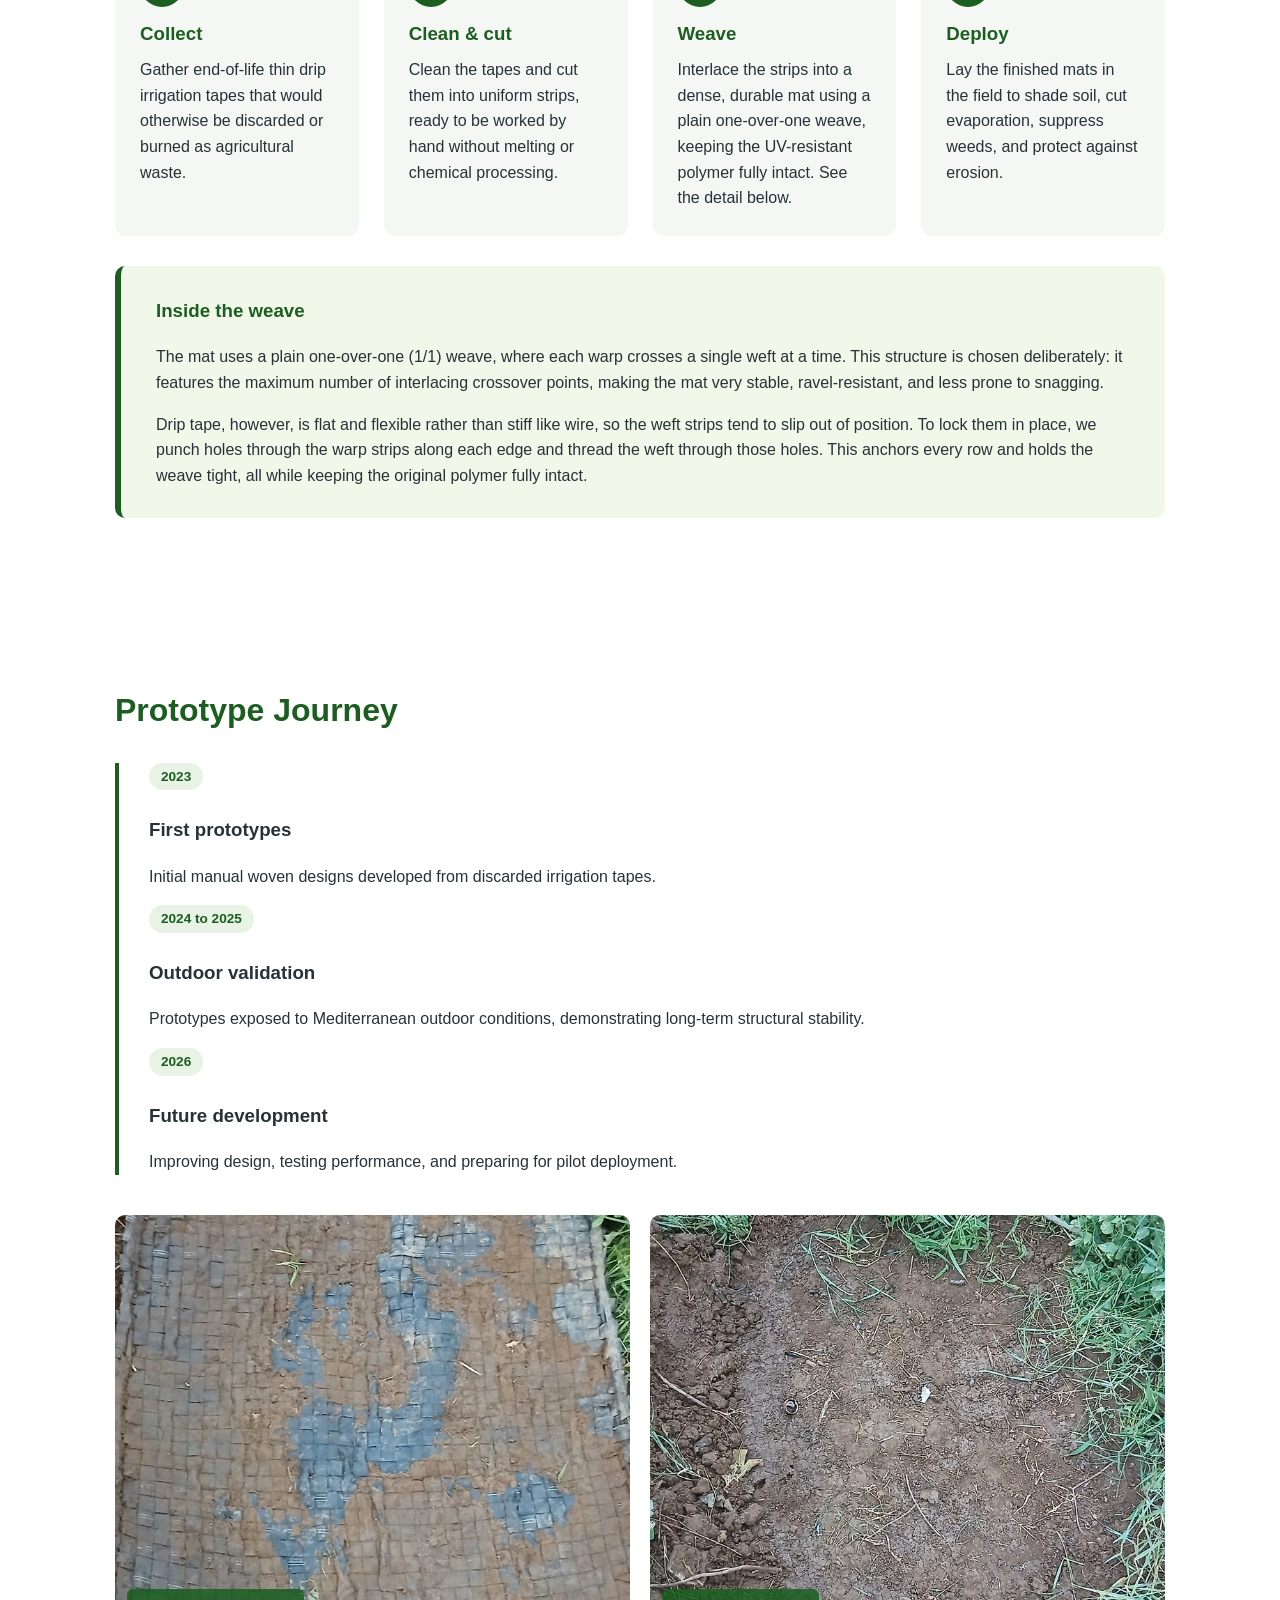
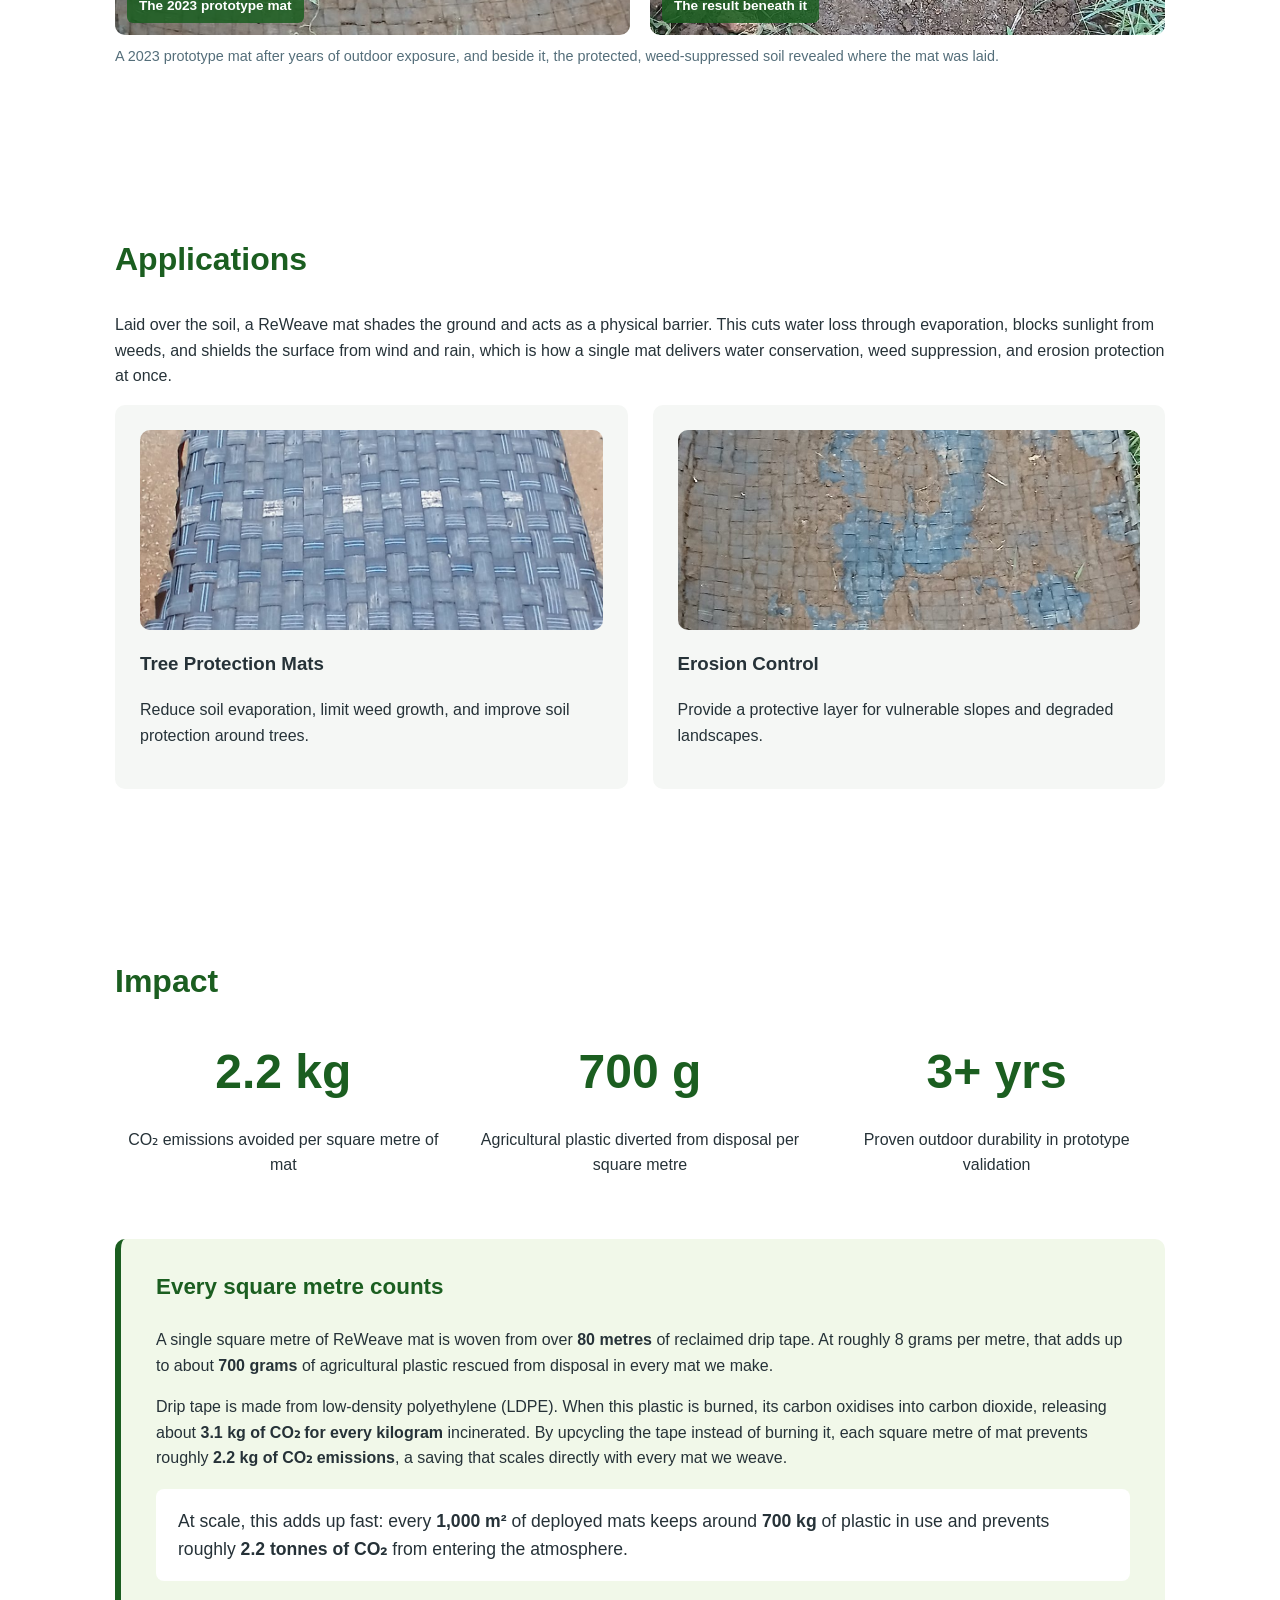
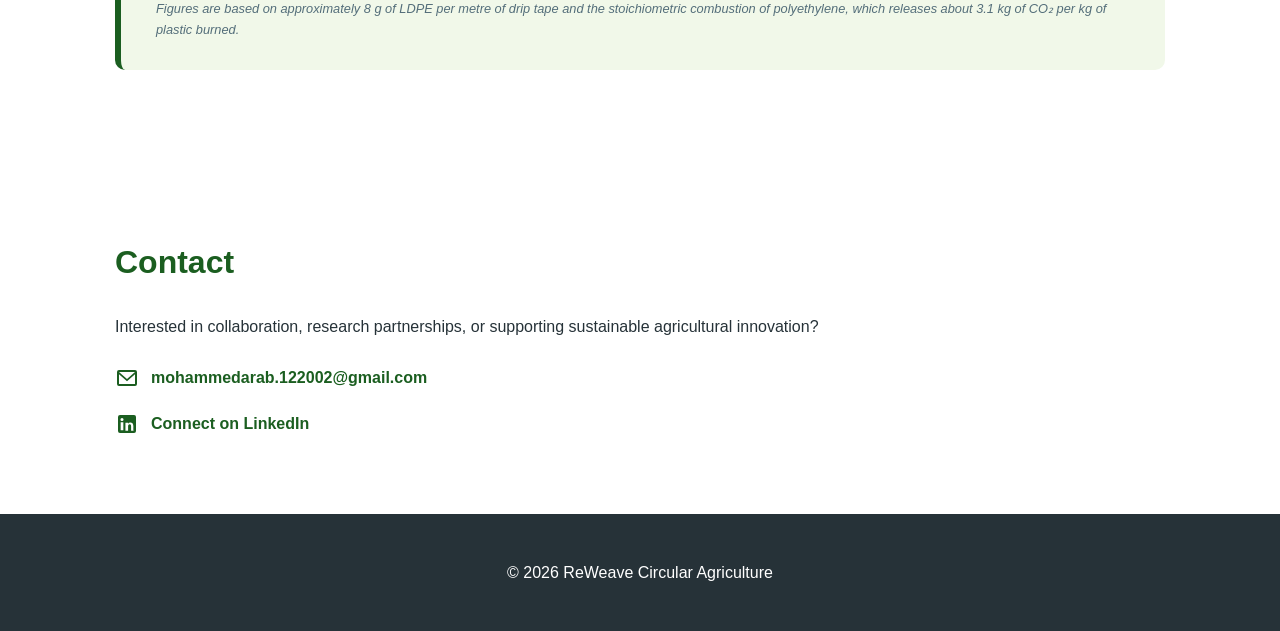
==== commit 4843f1a2: "update webpage content" ====
--- a/index.html
+++ b/index.html
@@ -5,13 +5,51 @@
     <meta charset="UTF-8">
     <meta name="viewport" content="width=device-width, initial-scale=1.0">
 
-    <title>ReWeave Circular Agriculture</title>
+    <title>ReWeave Circular Agriculture: Upcycling Drip Tape into Durable Mats</title>
     <meta name="description"
         content="Transforming end-of-life drip irrigation tapes into durable agricultural mats for water conservation, weed suppression, and erosion control.">
+    <meta name="keywords"
+        content="drip tape upcycling, circular agriculture, agricultural plastic waste, woven mats, weed suppression, erosion control, water conservation, sustainable farming">
+    <meta name="author" content="Mohammed Arab">
+    <meta name="robots" content="index, follow">
+
+    <link rel="canonical" href="https://agriculture-driptape-upcycle.mohammedarab-122002.workers.dev/">
+
+    <!-- Open Graph (LinkedIn, WhatsApp, Facebook) -->
+    <meta property="og:type" content="website">
+    <meta property="og:site_name" content="ReWeave Circular Agriculture">
+    <meta property="og:title" content="ReWeave Circular Agriculture: Upcycling Drip Tape into Durable Mats">
+    <meta property="og:description"
+        content="Transforming end-of-life drip irrigation tapes into durable agricultural mats for water conservation, weed suppression, and erosion control.">
+    <meta property="og:url" content="https://agriculture-driptape-upcycle.mohammedarab-122002.workers.dev/">
+    <meta property="og:image" content="https://agriculture-driptape-upcycle.mohammedarab-122002.workers.dev/images/og-image.jpg">
+    <meta property="og:image:width" content="1200">
+    <meta property="og:image:height" content="630">
+    <meta property="og:image:alt" content="A durable mat woven from recovered drip irrigation tape.">
+
+    <!-- Twitter / X card -->
+    <meta name="twitter:card" content="summary_large_image">
+    <meta name="twitter:title" content="ReWeave Circular Agriculture: Upcycling Drip Tape into Durable Mats">
+    <meta name="twitter:description"
+        content="Transforming end-of-life drip irrigation tapes into durable agricultural mats for water conservation, weed suppression, and erosion control.">
+    <meta name="twitter:image" content="https://agriculture-driptape-upcycle.mohammedarab-122002.workers.dev/images/og-image.jpg">
 
     <link rel="icon"
         href="data:image/svg+xml,<svg xmlns='http://www.w3.org/2000/svg' viewBox='0 0 100 100'><text y='.9em' font-size='90'>🌱</text></svg>">
     <link rel="stylesheet" href="css/style.css">
+
+    <!-- Structured data: Organization -->
+    <script type="application/ld+json">
+    {
+      "@context": "https://schema.org",
+      "@type": "Organization",
+      "name": "ReWeave Circular Agriculture",
+      "url": "https://agriculture-driptape-upcycle.mohammedarab-122002.workers.dev/",
+      "logo": "https://agriculture-driptape-upcycle.mohammedarab-122002.workers.dev/images/og-image.jpg",
+      "description": "Transforming end-of-life drip irrigation tapes into durable agricultural mats for water conservation, weed suppression, and erosion control.",
+      "email": "mohammedarab.122002@gmail.com"
+    }
+    </script>
 </head>
 
 <body>
@@ -31,6 +69,7 @@
             <ul id="nav-links">
                 <li><a href="#problem">Problem</a></li>
                 <li><a href="#solution">Solution</a></li>
+                <li><a href="#process">How It Works</a></li>
                 <li><a href="#prototype">Prototype</a></li>
                 <li><a href="#applications">Applications</a></li>
                 <li><a href="#impact">Impact</a></li>
@@ -86,12 +125,12 @@
 
             <figure>
                 <img src="images/drip_tapes_usage_in_crops.webp" alt="Thin drip irrigation tapes running along crop beds in the field.">
-                <figcaption>Drip tapes in use — the backbone of modern irrigation.</figcaption>
+                <figcaption>Drip tapes in use, the backbone of modern irrigation.</figcaption>
             </figure>
 
             <figure>
                 <img src="images/old-drip-tape.jpg" alt="A large pile of discarded end-of-life drip irrigation tapes.">
-                <figcaption>End of life — tapes discarded as agricultural plastic waste.</figcaption>
+                <figcaption>End of life: tapes discarded as agricultural plastic waste.</figcaption>
             </figure>
 
         </div>
@@ -134,26 +173,27 @@
 
         </div>
 
-        <div class="cards">
-
-            <div class="card">
+        <div class="flow">
+
+            <div class="flow-card">
+                <span class="flow-step">Input</span>
                 <h3>Waste Material</h3>
                 <p>
-                    End-of-life thin drip irrigation tapes
-                </p>
-            </div>
-
-
-            <div class="card">
-                <h3>Upcycling Process</h3>
+                    End-of-life thin drip irrigation tapes.
+                </p>
+            </div>
+
+            <div class="flow-card">
+                <span class="flow-step">Process</span>
+                <h3>Upcycling</h3>
                 <p>
                     Manual weaving and mechanical transformation while preserving
                     the original polymer structure.
                 </p>
             </div>
 
-
-            <div class="card">
+            <div class="flow-card">
+                <span class="flow-step">Output</span>
                 <h3>New Applications</h3>
                 <p>
                     Durable agricultural mats for water conservation,
@@ -161,6 +201,114 @@
                 </p>
             </div>
 
+        </div>
+
+        <div class="benefits-panel">
+
+            <h3>Why it works</h3>
+
+            <ul class="benefits">
+
+                <li class="benefit">
+                    <svg viewBox="0 0 24 24" aria-hidden="true"><path d="M9 16.2 4.8 12l-1.4 1.4L9 19 21 7l-1.4-1.4z"/></svg>
+                    <span>No melting or chemical processing</span>
+                </li>
+
+                <li class="benefit">
+                    <svg viewBox="0 0 24 24" aria-hidden="true"><path d="M9 16.2 4.8 12l-1.4 1.4L9 19 21 7l-1.4-1.4z"/></svg>
+                    <span>Keeps the original UV-resistant polymer intact</span>
+                </li>
+
+                <li class="benefit">
+                    <svg viewBox="0 0 24 24" aria-hidden="true"><path d="M9 16.2 4.8 12l-1.4 1.4L9 19 21 7l-1.4-1.4z"/></svg>
+                    <span>Low-tech and low-cost to produce</span>
+                </li>
+
+                <li class="benefit">
+                    <svg viewBox="0 0 24 24" aria-hidden="true"><path d="M9 16.2 4.8 12l-1.4 1.4L9 19 21 7l-1.4-1.4z"/></svg>
+                    <span>Durable through years of outdoor use</span>
+                </li>
+
+            </ul>
+
+        </div>
+
+    </section>
+
+
+
+    <section id="process" class="section">
+
+        <h2>How It Works</h2>
+
+        <p>
+            ReWeave turns waste into a working product through a simple, low-tech
+            process that keeps the polymer intact at every step.
+        </p>
+
+        <ol class="steps">
+
+            <li class="step">
+                <span class="step-num">1</span>
+                <h3>Collect</h3>
+                <p>
+                    Gather end-of-life thin drip irrigation tapes that would
+                    otherwise be discarded or burned as agricultural waste.
+                </p>
+            </li>
+
+            <li class="step">
+                <span class="step-num">2</span>
+                <h3>Clean &amp; cut</h3>
+                <p>
+                    Clean the tapes and cut them into uniform strips, ready to be
+                    worked by hand without melting or chemical processing.
+                </p>
+            </li>
+
+            <li class="step">
+                <span class="step-num">3</span>
+                <h3>Weave</h3>
+                <p>
+                    Interlace the strips into a dense, durable mat using a plain
+                    one-over-one weave, keeping the UV-resistant polymer fully
+                    intact. See the detail below.
+                </p>
+            </li>
+
+            <li class="step">
+                <span class="step-num">4</span>
+                <h3>Deploy</h3>
+                <p>
+                    Lay the finished mats in the field to shade soil, cut
+                    evaporation, suppress weeds, and protect against erosion.
+                </p>
+            </li>
+
+        </ol>
+
+        <div class="weave-detail">
+
+            <h3>Inside the weave</h3>
+
+            <p>
+                The mat uses a plain one-over-one (1/1) weave, where each warp
+                crosses a single weft at a time. This structure is chosen
+                deliberately: it features the maximum number of interlacing
+                crossover points, making the mat very stable, ravel-resistant, and
+                less prone to snagging.
+            </p>
+
+            <p>
+                Drip tape, however, is flat and flexible rather than stiff like
+                wire, so the weft strips tend to slip out of position. To lock them
+                in place, we punch holes through the warp strips along each edge and
+                thread the weft through those holes. This anchors every row and
+                holds the weave tight, all while keeping the original polymer fully
+                intact.
+            </p>
+
+            <!-- TODO: add close-up photo of the hole-punched edge with weft threaded through -->
 
         </div>
 
@@ -175,6 +323,7 @@
         <div class="timeline">
 
             <div>
+                <span class="timeline-year">2023</span>
                 <h3>First prototypes</h3>
                 <p>
                     Initial manual woven designs developed from discarded irrigation tapes.
@@ -183,6 +332,7 @@
 
 
             <div>
+                <span class="timeline-year">2024 to 2025</span>
                 <h3>Outdoor validation</h3>
                 <p>
                     Prototypes exposed to Mediterranean outdoor conditions,
@@ -192,6 +342,7 @@
 
 
             <div>
+                <span class="timeline-year">2026</span>
                 <h3>Future development</h3>
                 <p>
                     Improving design, testing performance, and preparing for pilot deployment.
@@ -219,7 +370,7 @@
             </div>
 
             <figcaption>
-                A 2023 prototype mat after years of outdoor exposure — and, beside it,
+                A 2023 prototype mat after years of outdoor exposure, and beside it,
                 the protected, weed-suppressed soil revealed where the mat was laid.
             </figcaption>
 
@@ -234,9 +385,19 @@
 
         <h2>Applications</h2>
 
+        <p>
+            Laid over the soil, a ReWeave mat shades the ground and acts as a
+            physical barrier. This cuts water loss through evaporation, blocks
+            sunlight from weeds, and shields the surface from wind and rain,
+            which is how a single mat delivers water conservation, weed
+            suppression, and erosion protection at once.
+        </p>
+
         <div class="cards">
 
             <div class="card">
+                <img src="images/prototype-2026.jpg"
+                    alt="A woven drip-tape mat that can be laid around trees to protect the soil.">
                 <h3>Tree Protection Mats</h3>
 
                 <p>
@@ -248,6 +409,8 @@
 
 
             <div class="card">
+                <img src="images/prototype-2023.jpg"
+                    alt="A woven drip-tape mat deployed on the ground as a protective layer against erosion.">
                 <h3>Erosion Control</h3>
 
                 <p>
@@ -271,54 +434,55 @@
         <div class="stats">
 
             <div>
-                <strong>3+</strong>
-                <p>Years of outdoor prototype validation</p>
+                <strong>2.2 kg</strong>
+                <p>CO₂ emissions avoided per square metre of mat</p>
             </div>
 
 
             <div>
-                <strong>1</strong>
-                <p>Circular pathway for agricultural plastic reuse</p>
+                <strong>700 g</strong>
+                <p>Agricultural plastic diverted from disposal per square metre</p>
             </div>
 
 
             <div>
-                <strong>2</strong>
-                <p>Main applications: agriculture and erosion control</p>
-            </div>
-
-        </div>
-
-
-    </section>
-
-
-
-
-    <section class="section">
-
-        <h2>Circular Economy Approach</h2>
-
-
-        <div class="comparison">
-
-            <div>
-                <h3>Linear Model</h3>
-                <p>
-                    Drip tape → Waste → Disposal
-                </p>
-            </div>
-
-
-            <div>
-                <h3>ReWeave Model</h3>
-                <p>
-                    Drip tape → Upcycling → Long-life agricultural product
-                </p>
-            </div>
-
-
-        </div>
+                <strong>3+ yrs</strong>
+                <p>Proven outdoor durability in prototype validation</p>
+            </div>
+
+        </div>
+
+        <div class="impact-note">
+            <h3>Every square metre counts</h3>
+            <p>
+                A single square metre of ReWeave mat is woven from over
+                <strong>80 metres</strong> of reclaimed drip tape. At roughly
+                8 grams per metre, that adds up to about <strong>700 grams</strong>
+                of agricultural plastic rescued from disposal in every mat we make.
+            </p>
+            <p>
+                Drip tape is made from low-density polyethylene (LDPE). When this
+                plastic is burned, its carbon oxidises into carbon dioxide, releasing
+                about <strong>3.1 kg of CO₂ for every kilogram</strong> incinerated.
+                By upcycling the tape instead of burning it, each square metre of mat
+                prevents roughly <strong>2.2 kg of CO₂ emissions</strong>, a saving
+                that scales directly with every mat we weave.
+            </p>
+
+            <p class="impact-scale">
+                At scale, this adds up fast: every <strong>1,000 m²</strong> of
+                deployed mats keeps around <strong>700 kg</strong> of plastic in
+                use and prevents roughly <strong>2.2 tonnes of CO₂</strong> from
+                entering the atmosphere.
+            </p>
+
+            <p class="impact-source">
+                Figures are based on approximately 8 g of LDPE per metre of drip
+                tape and the stoichiometric combustion of polyethylene, which
+                releases about 3.1 kg of CO₂ per kg of plastic burned.
+            </p>
+        </div>
+
 
     </section>
 
--- a/css/style.css
+++ b/css/style.css
@@ -167,6 +167,102 @@
 }
 
 
+.timeline-year {
+
+    display:inline-block;
+    font-weight:bold;
+    font-size:0.85rem;
+    color:#1b5e20;
+    background:#e8f3e5;
+    padding:3px 12px;
+    border-radius:20px;
+    margin-bottom:6px;
+
+}
+
+
+/* How It Works steps */
+
+.steps {
+
+    list-style:none;
+    padding:0;
+    margin:35px 0 0;
+    display:grid;
+    grid-template-columns:repeat(auto-fit,minmax(220px,1fr));
+    gap:25px;
+
+}
+
+
+.step {
+
+    position:relative;
+    padding:30px 25px 25px;
+    background:#f5f7f5;
+    border-radius:10px;
+
+}
+
+
+.step-num {
+
+    display:flex;
+    align-items:center;
+    justify-content:center;
+    width:44px;
+    height:44px;
+    margin-bottom:12px;
+    font-size:1.3rem;
+    font-weight:bold;
+    color:white;
+    background:#1b5e20;
+    border-radius:50%;
+
+}
+
+
+.step h3 {
+
+    margin:0 0 8px;
+    color:#1b5e20;
+
+}
+
+
+.step p {
+
+    margin:0;
+
+}
+
+
+.weave-detail {
+
+    margin-top:30px;
+    padding:30px 35px;
+    background:#f1f8e9;
+    border-left:6px solid #1b5e20;
+    border-radius:10px;
+
+}
+
+
+.weave-detail h3 {
+
+    margin-top:0;
+    color:#1b5e20;
+
+}
+
+
+.weave-detail p:last-child {
+
+    margin-bottom:0;
+
+}
+
+
 .stats {
 
     display:grid;
@@ -184,6 +280,186 @@
 
 }
 
+
+
+.impact-note {
+
+    margin-top:45px;
+    padding:30px 35px;
+    background:#f1f8e9;
+    border-left:6px solid #1b5e20;
+    border-radius:10px;
+
+}
+
+
+.impact-note h3 {
+
+    margin-top:0;
+    color:#1b5e20;
+    font-size:1.4rem;
+
+}
+
+
+.impact-note p {
+
+    margin-bottom:0;
+
+}
+
+
+.impact-scale {
+
+    font-size:1.1rem;
+    padding:18px 22px;
+    margin-top:18px;
+    background:white;
+    border-radius:8px;
+
+}
+
+
+.impact-source {
+
+    font-size:0.8rem;
+    color:#546e7a;
+    font-style:italic;
+    margin-top:18px;
+
+}
+
+
+/* Solution flow (Input -> Process -> Output) */
+
+.flow {
+
+    display:grid;
+    grid-template-columns:repeat(3,1fr);
+    gap:44px;
+    margin:35px 0 45px;
+
+}
+
+
+.flow-card {
+
+    position:relative;
+    padding:28px 24px;
+    background:#f5f7f5;
+    border-top:4px solid #1b5e20;
+    border-radius:10px;
+    transition:transform 0.15s ease, box-shadow 0.15s ease;
+
+}
+
+
+.flow-card:hover {
+
+    transform:translateY(-4px);
+    box-shadow:0 8px 20px rgba(0,0,0,0.08);
+
+}
+
+
+.flow-card:not(:last-child)::after {
+
+    content:"\2192";
+    position:absolute;
+    top:50%;
+    right:-34px;
+    transform:translateY(-50%);
+    font-size:1.7rem;
+    font-weight:bold;
+    color:#1b5e20;
+
+}
+
+
+.flow-step {
+
+    display:inline-block;
+    font-size:0.72rem;
+    letter-spacing:0.08em;
+    text-transform:uppercase;
+    font-weight:bold;
+    color:#1b5e20;
+    background:#e8f3e5;
+    padding:3px 12px;
+    border-radius:20px;
+    margin-bottom:12px;
+
+}
+
+
+.flow-card h3 {
+
+    margin:0 0 8px;
+    color:#1b5e20;
+
+}
+
+
+.flow-card p {
+
+    margin:0;
+
+}
+
+
+/* Benefits panel */
+
+.benefits-panel {
+
+    padding:30px 35px;
+    background:#f1f8e9;
+    border-radius:12px;
+
+}
+
+
+.benefits-panel h3 {
+
+    margin:0 0 20px;
+    color:#1b5e20;
+
+}
+
+
+.benefits {
+
+    list-style:none;
+    padding:0;
+    margin:0;
+    display:grid;
+    grid-template-columns:repeat(auto-fit,minmax(240px,1fr));
+    gap:14px 25px;
+
+}
+
+
+.benefit {
+
+    display:flex;
+    align-items:center;
+    gap:12px;
+    font-weight:bold;
+    color:#263238;
+
+}
+
+
+.benefit svg {
+
+    width:26px;
+    height:26px;
+    flex-shrink:0;
+    fill:white;
+    background:#1b5e20;
+    border-radius:50%;
+    padding:4px;
+
+}
 
 
 .comparison {
@@ -235,6 +511,13 @@
 }
 
 
+.media-grid img {
+    width: 100%;
+    height: 300px;
+    object-fit: cover;
+}
+
+
 .approach {
 
     display: grid;
@@ -248,8 +531,7 @@
 
 .approach-item img {
     width: 100%;
-    height: auto;
-    max-height: 460px;
+    height: 420px;
     object-fit: contain;
     background: #f5f7f5;
 }
@@ -425,4 +707,23 @@
 
 }
 
+
+.flow {
+
+    grid-template-columns:1fr;
+    gap:40px;
+
+}
+
+
+.flow-card:not(:last-child)::after {
+
+    content:"\2193";
+    top:auto;
+    bottom:-32px;
+    right:50%;
+    transform:translateX(50%);
+
+}
+
 }
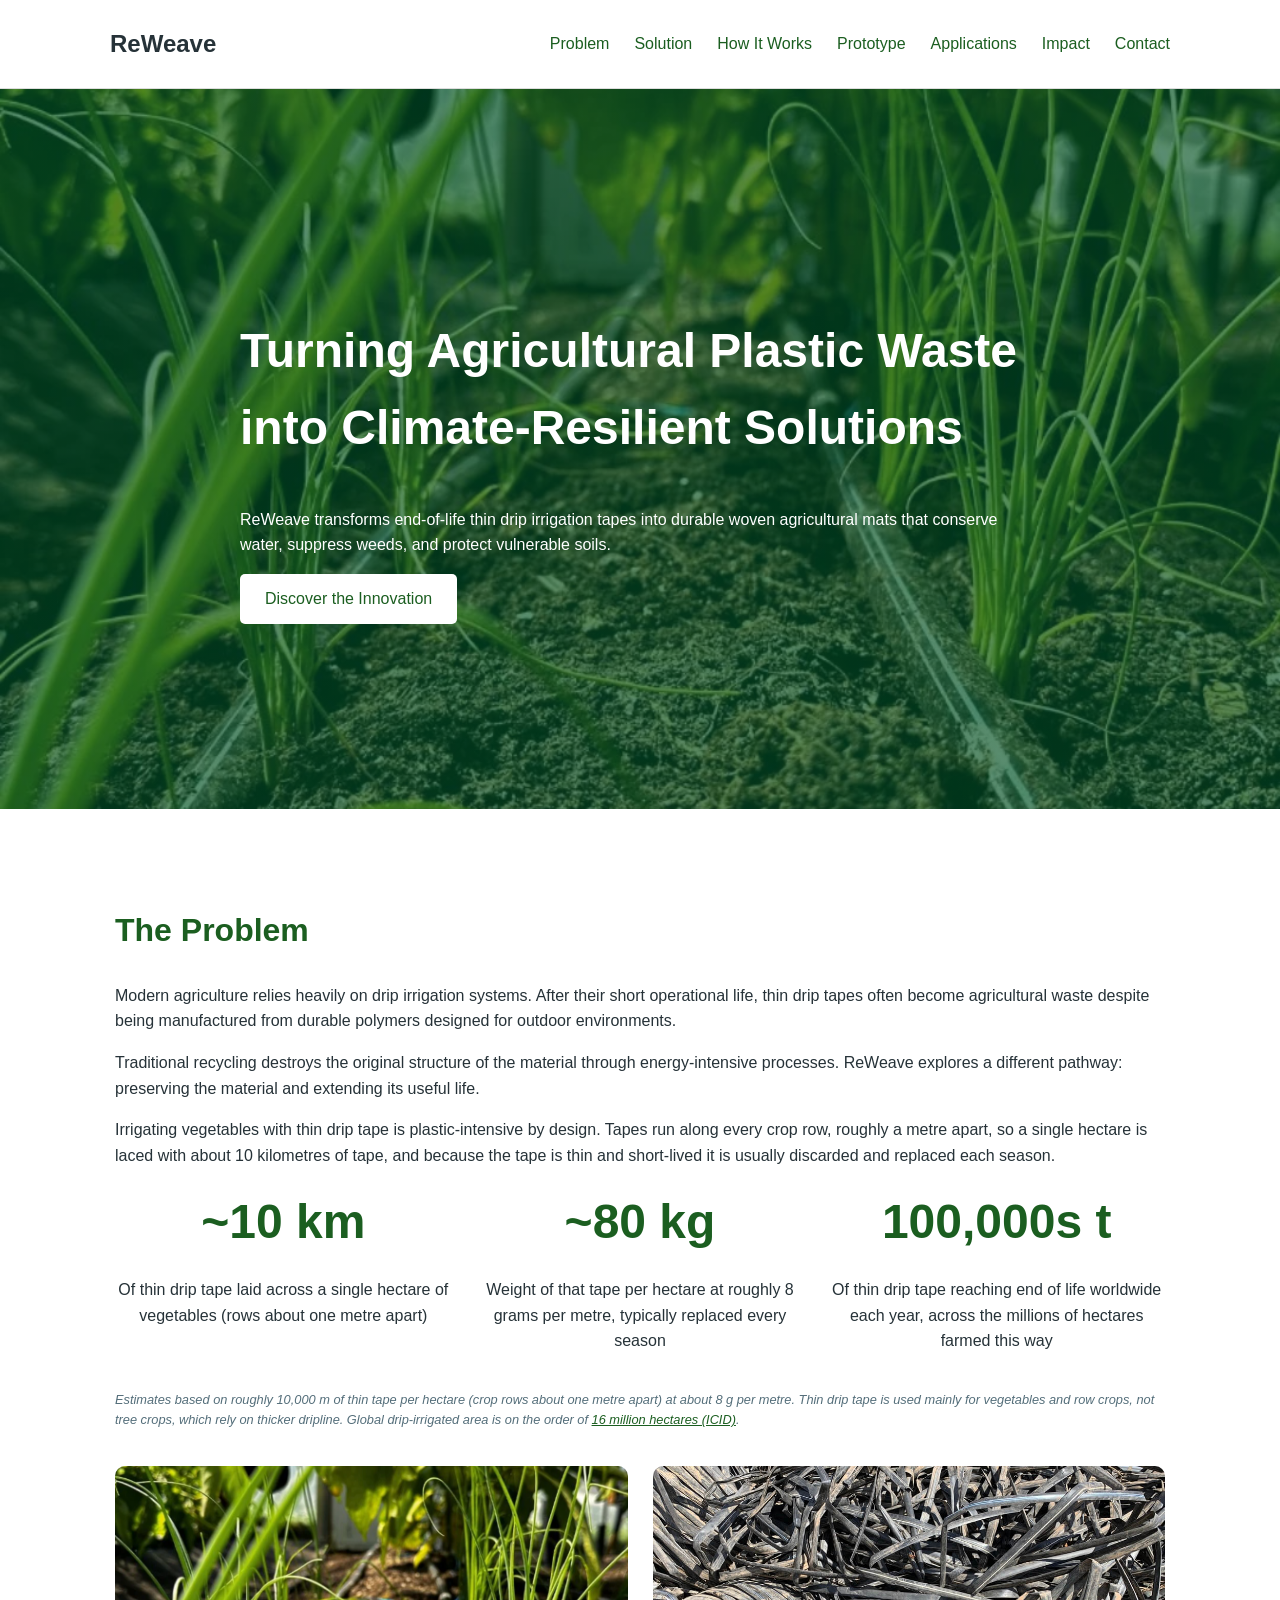
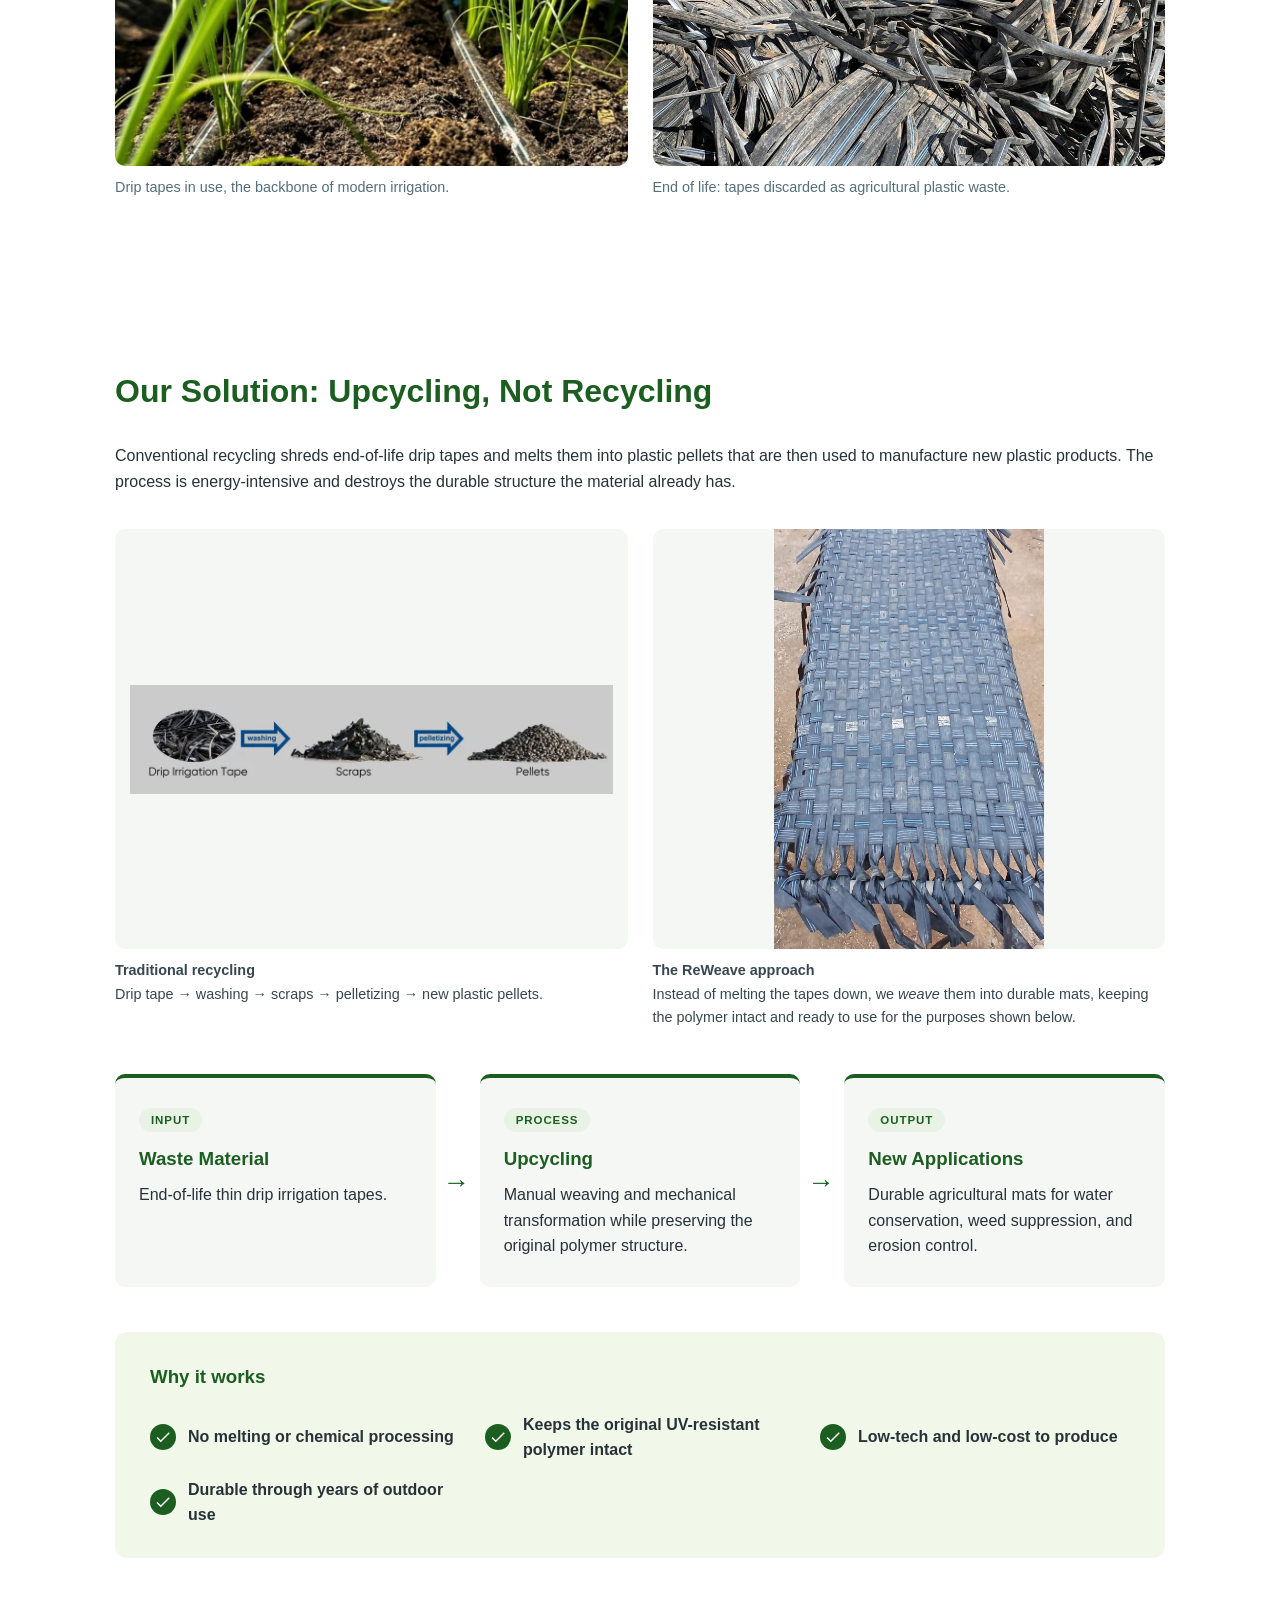
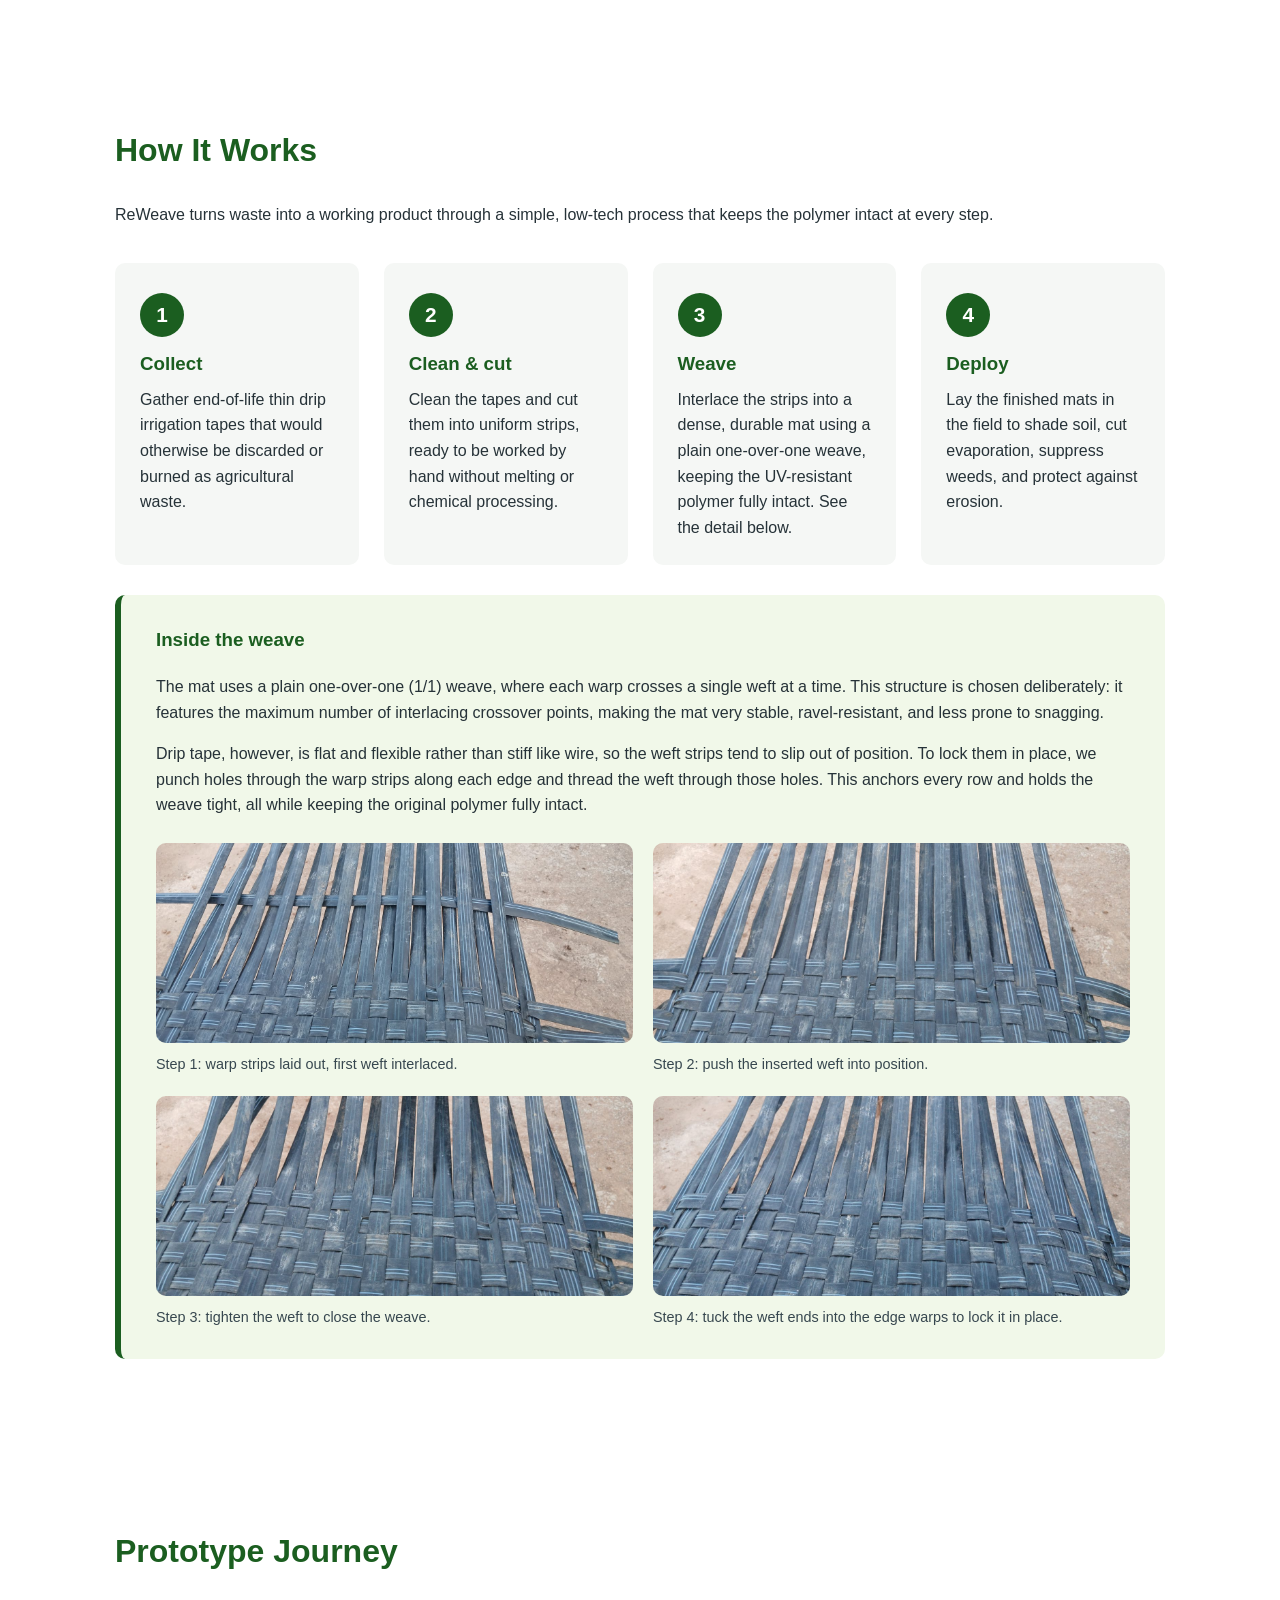
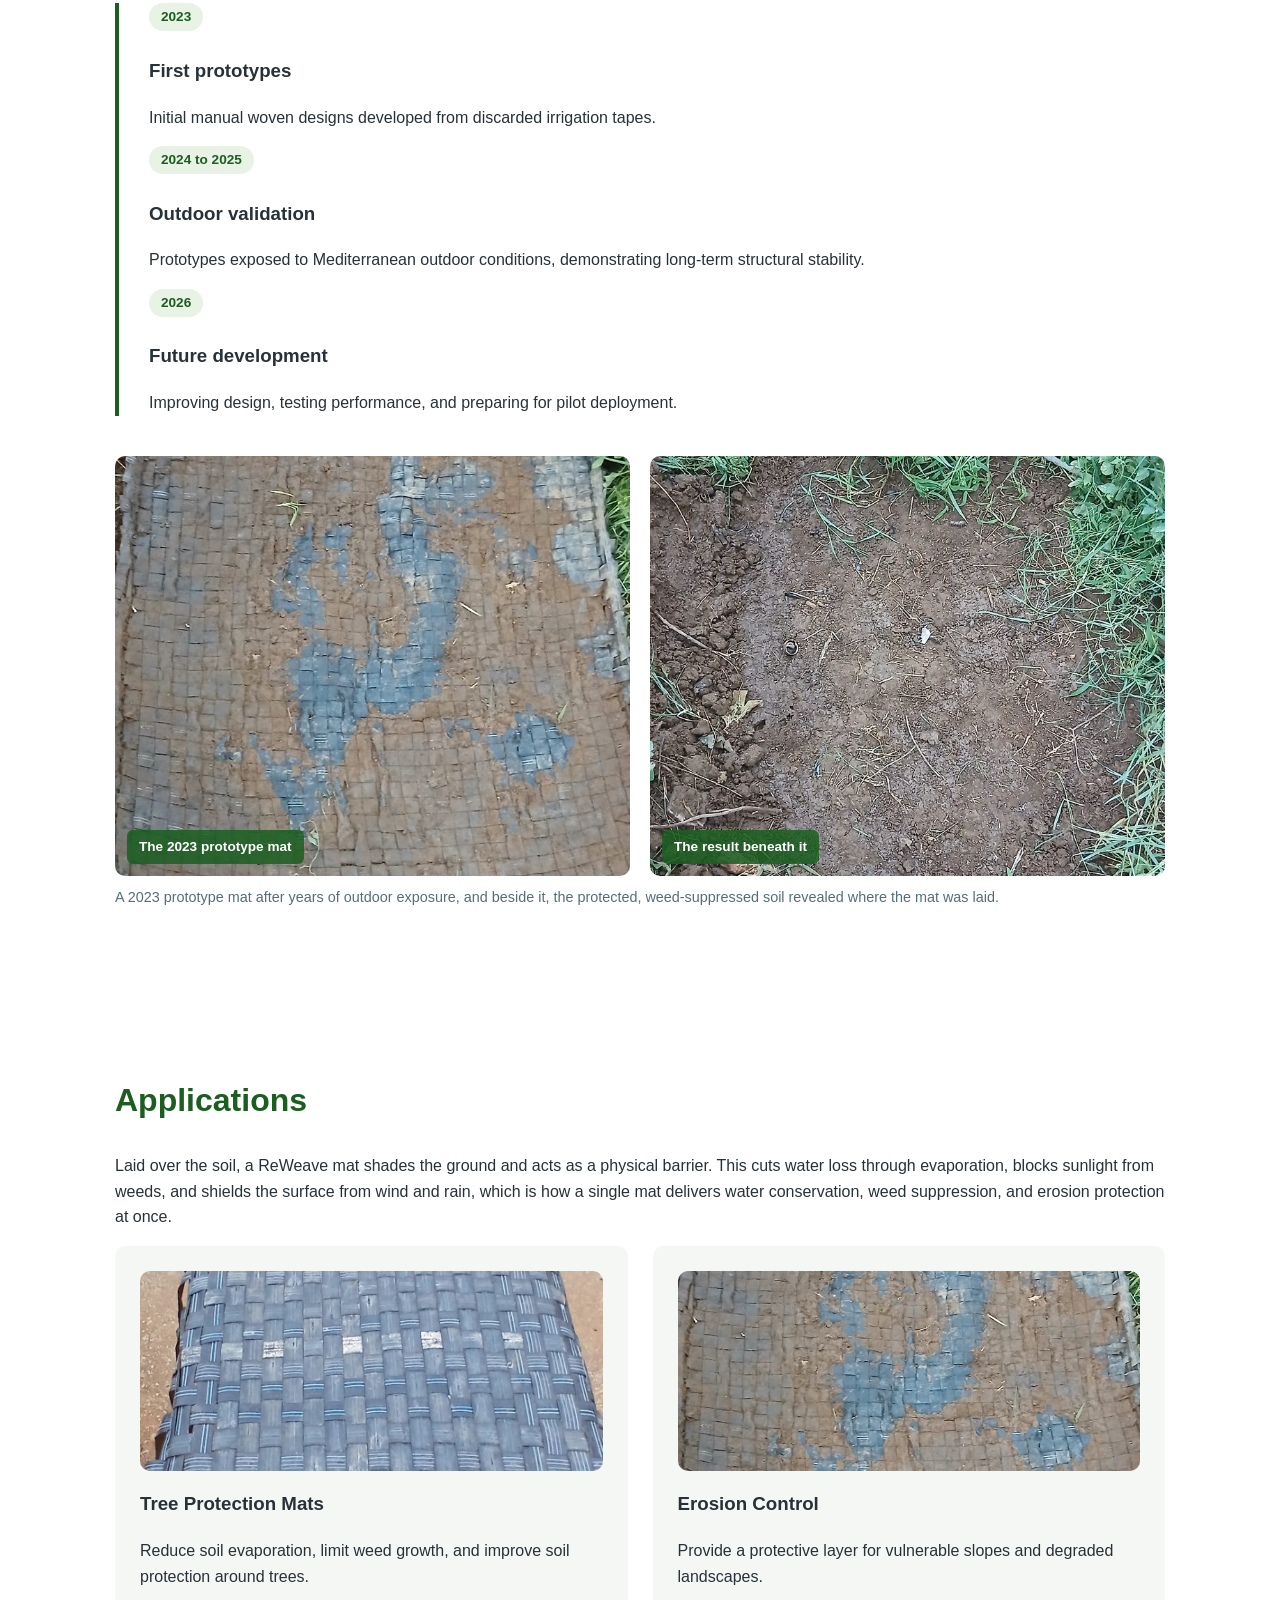
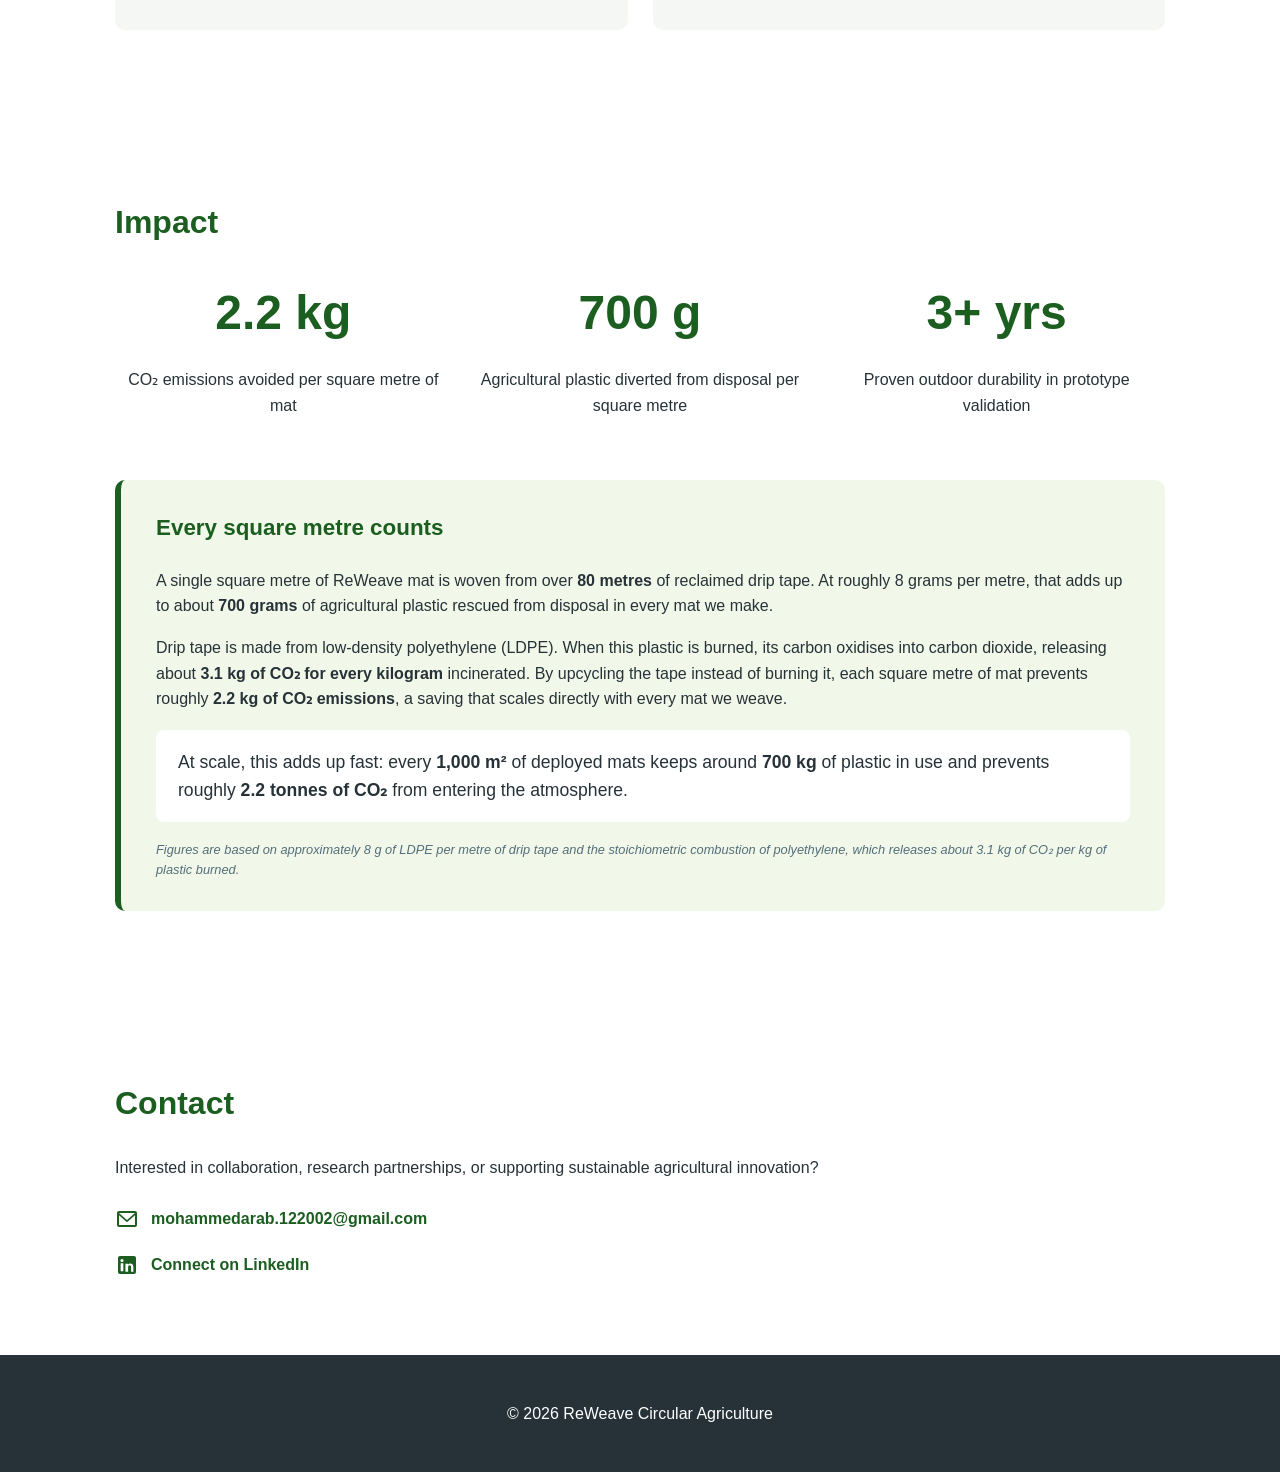
==== commit 9c0c477f: "add some stats and explaining images" ====
--- a/index.html
+++ b/index.html
@@ -121,6 +121,41 @@
             preserving the material and extending its useful life.
         </p>
 
+        <p>
+            Irrigating vegetables with thin drip tape is plastic-intensive by
+            design. Tapes run along every crop row, roughly a metre apart, so a
+            single hectare is laced with about 10 kilometres of tape, and because
+            the tape is thin and short-lived it is usually discarded and replaced
+            each season.
+        </p>
+
+        <div class="stats">
+
+            <div>
+                <strong>~10 km</strong>
+                <p>Of thin drip tape laid across a single hectare of vegetables (rows about one metre apart)</p>
+            </div>
+
+            <div>
+                <strong>~80 kg</strong>
+                <p>Weight of that tape per hectare at roughly 8 grams per metre, typically replaced every season</p>
+            </div>
+
+            <div>
+                <strong>100,000s t</strong>
+                <p>Of thin drip tape reaching end of life worldwide each year, across the millions of hectares farmed this way</p>
+            </div>
+
+        </div>
+
+        <p class="source-note">
+            Estimates based on roughly 10,000 m of thin tape per hectare (crop rows
+            about one metre apart) at about 8 g per metre. Thin drip tape is used
+            mainly for vegetables and row crops, not tree crops, which rely on
+            thicker dripline. Global drip-irrigated area is on the order of
+            <a href="https://www.postcarbon.org/drip-irrigation-expanding-worldwide/" target="_blank" rel="noopener">16 million hectares (ICID)</a>.
+        </p>
+
         <div class="media-grid">
 
             <figure>
@@ -308,7 +343,29 @@
                 intact.
             </p>
 
-            <!-- TODO: add close-up photo of the hole-punched edge with weft threaded through -->
+            <div class="weave-steps">
+
+                <figure>
+                    <img src="images/step_1.jpg" alt="Warp strips laid out with the first weft strip being interlaced.">
+                    <figcaption>Step 1: warp strips laid out, first weft interlaced.</figcaption>
+                </figure>
+
+                <figure>
+                    <img src="images/step_2.jpg" alt="The freshly inserted weft strip being pushed into position against the previous row.">
+                    <figcaption>Step 2: push the inserted weft into position.</figcaption>
+                </figure>
+
+                <figure>
+                    <img src="images/step_3.jpg" alt="The weft row being pulled and tightened to close the weave.">
+                    <figcaption>Step 3: tighten the weft to close the weave.</figcaption>
+                </figure>
+
+                <figure>
+                    <img src="images/step_4.jpg" alt="The ends of the weft tucked into cracks in the edge warps to lock the row in place.">
+                    <figcaption>Step 4: tuck the weft ends into the edge warps to lock it in place.</figcaption>
+                </figure>
+
+            </div>
 
         </div>
 
--- a/css/style.css
+++ b/css/style.css
@@ -263,6 +263,32 @@
 }
 
 
+.weave-steps {
+
+    display:grid;
+    grid-template-columns:repeat(2,1fr);
+    gap:20px;
+    margin-top:25px;
+
+}
+
+
+.weave-steps img {
+
+    width:100%;
+    height:200px;
+    object-fit:cover;
+
+}
+
+
+.weave-steps figcaption {
+
+    color:#37474f;
+
+}
+
+
 .stats {
 
     display:grid;
@@ -498,6 +524,22 @@
     margin-top: 10px;
     font-size: 0.9rem;
     color: #546e7a;
+}
+
+
+.source-note {
+
+    font-size: 0.8rem;
+    color: #546e7a;
+    font-style: italic;
+    margin-top: 20px;
+
+}
+
+.source-note a {
+
+    color: #1b5e20;
+
 }
 
 
@@ -716,6 +758,20 @@
 }
 
 
+.weave-steps {
+
+    grid-template-columns:1fr;
+
+}
+
+
+.weave-steps img {
+
+    height:240px;
+
+}
+
+
 .flow-card:not(:last-child)::after {
 
     content:"\2193";
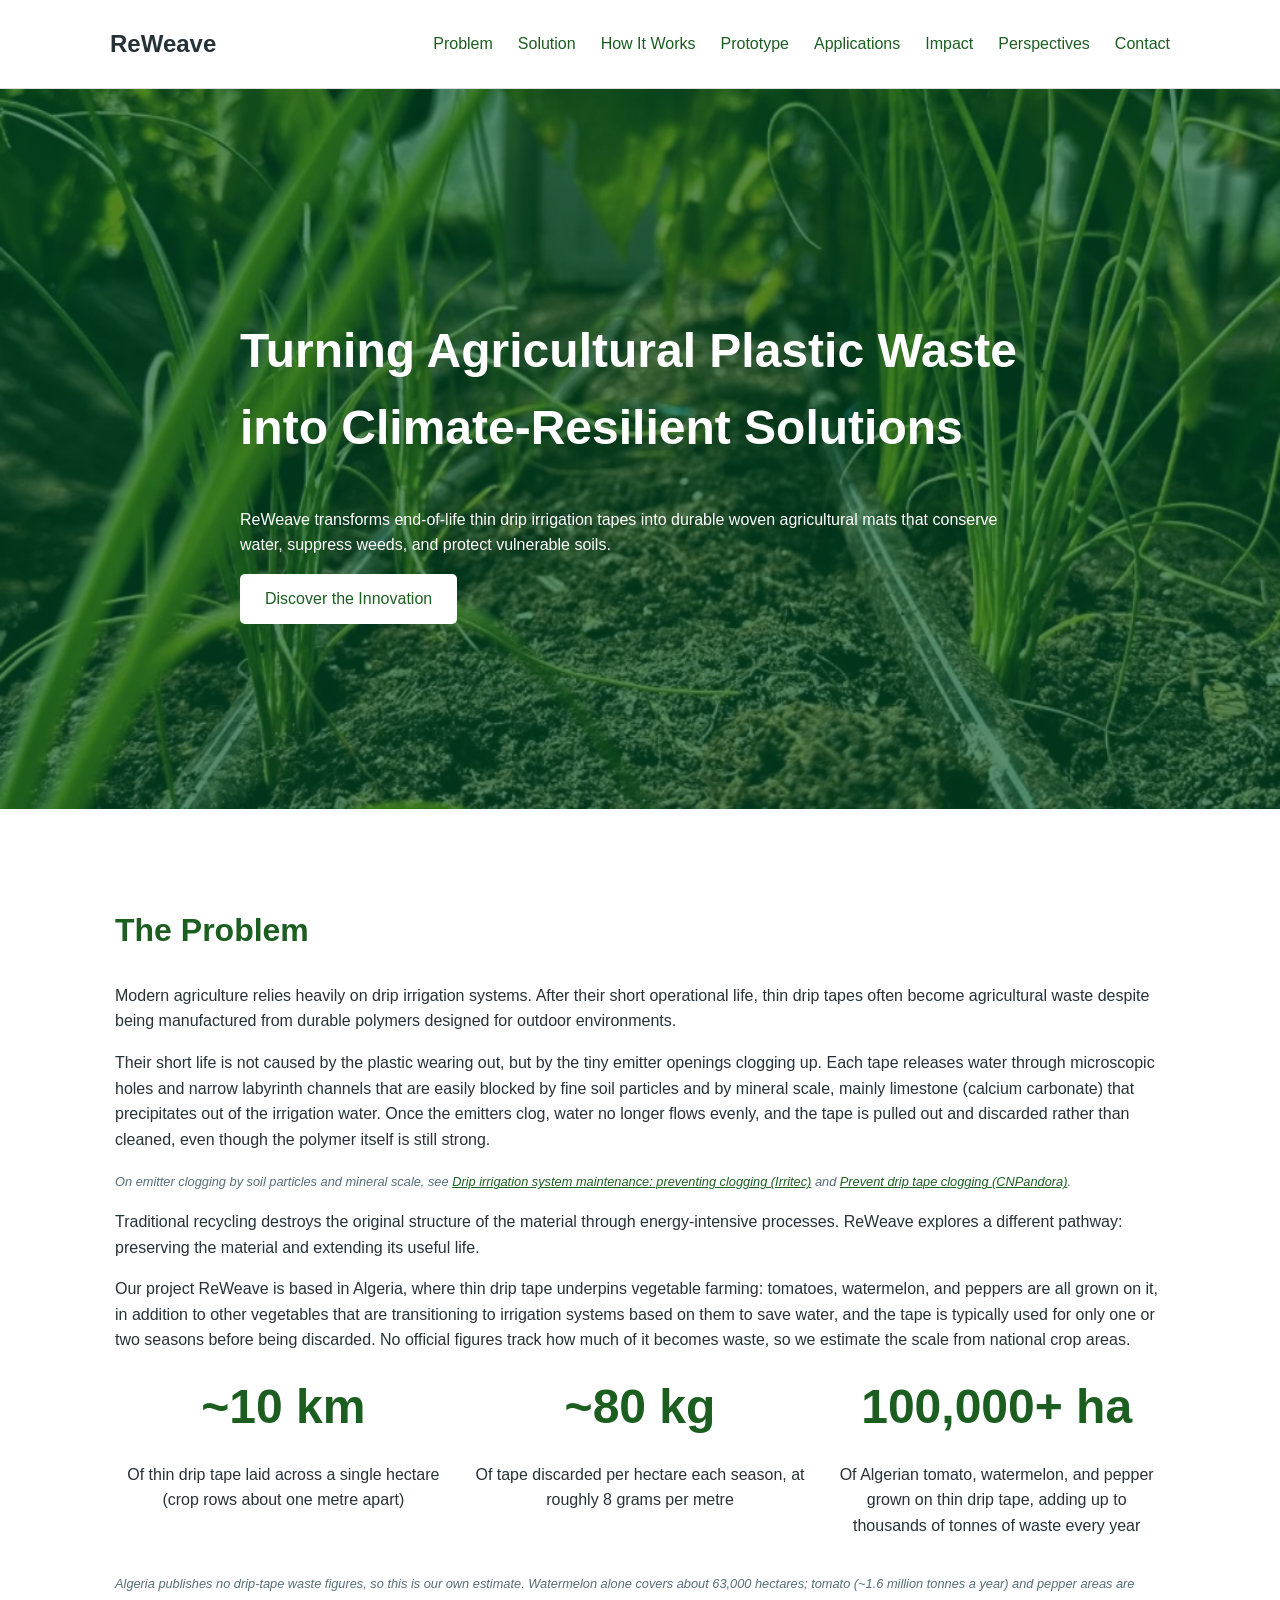
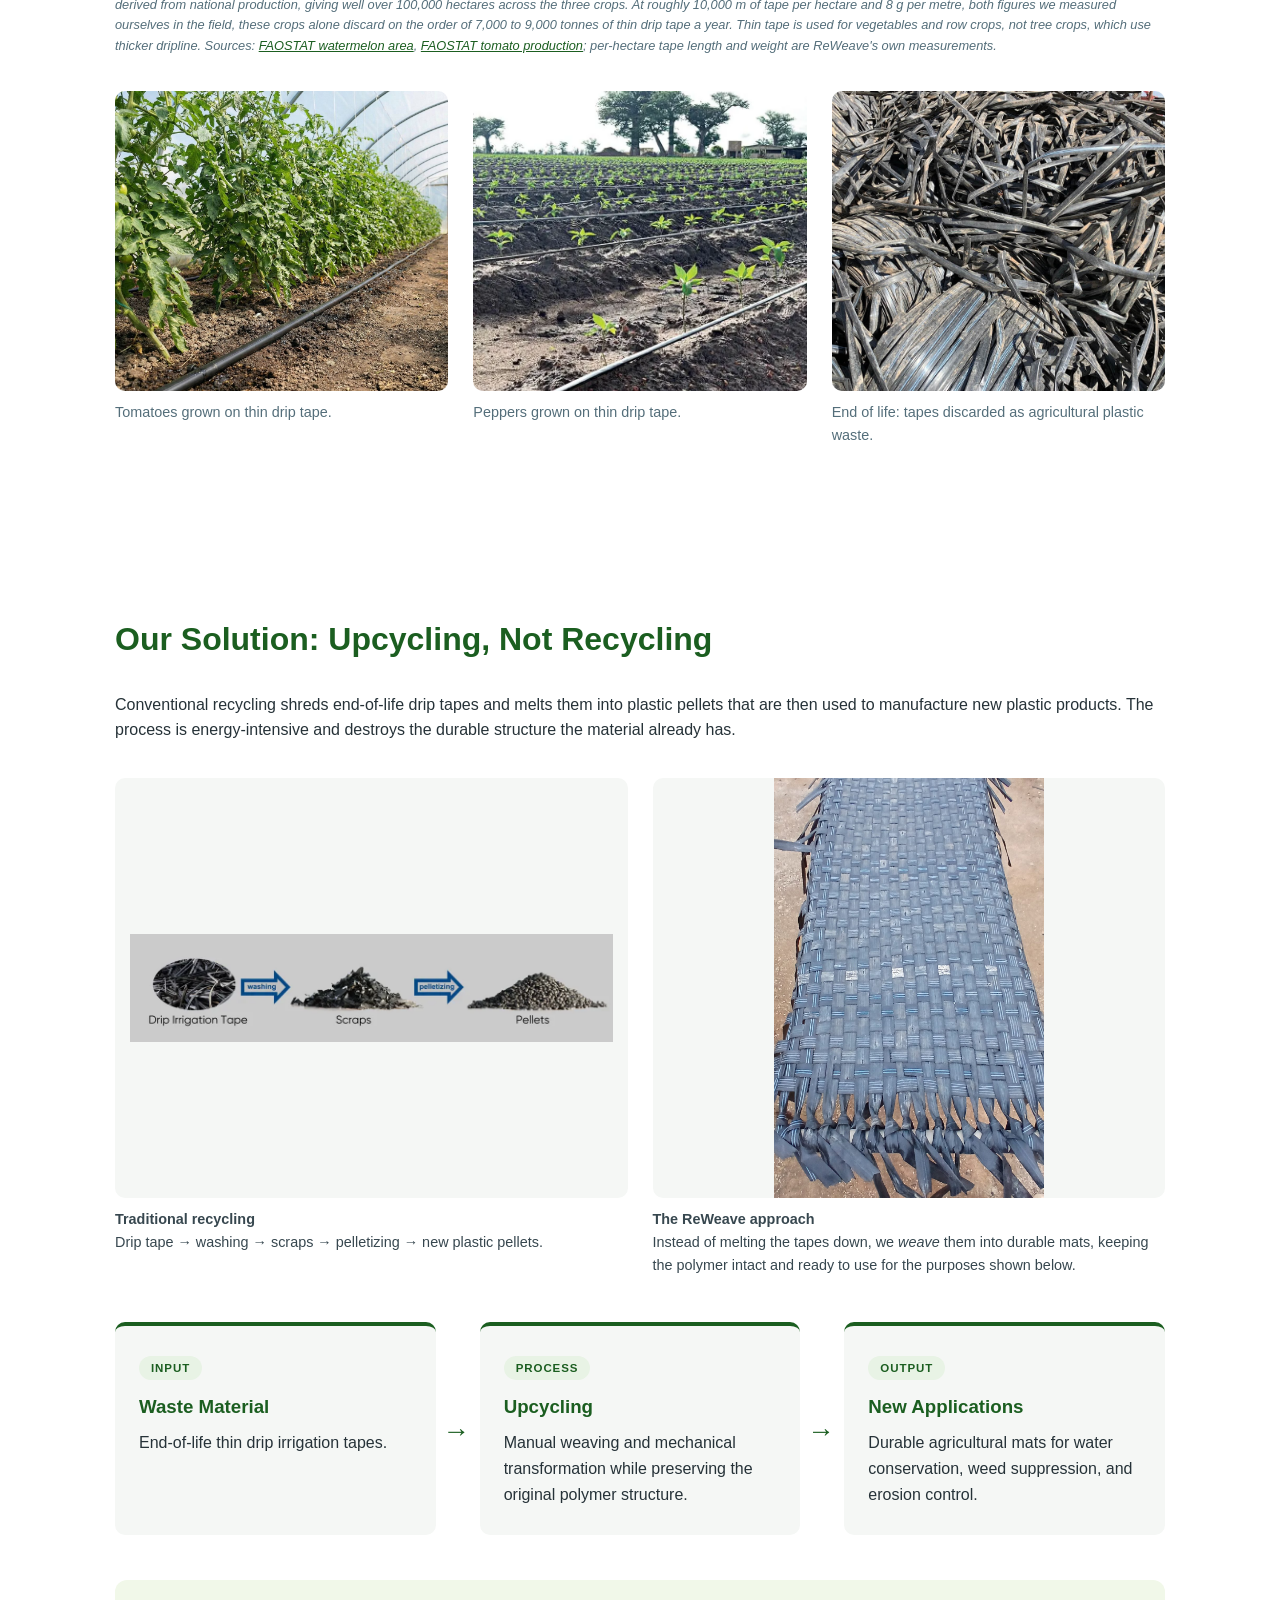
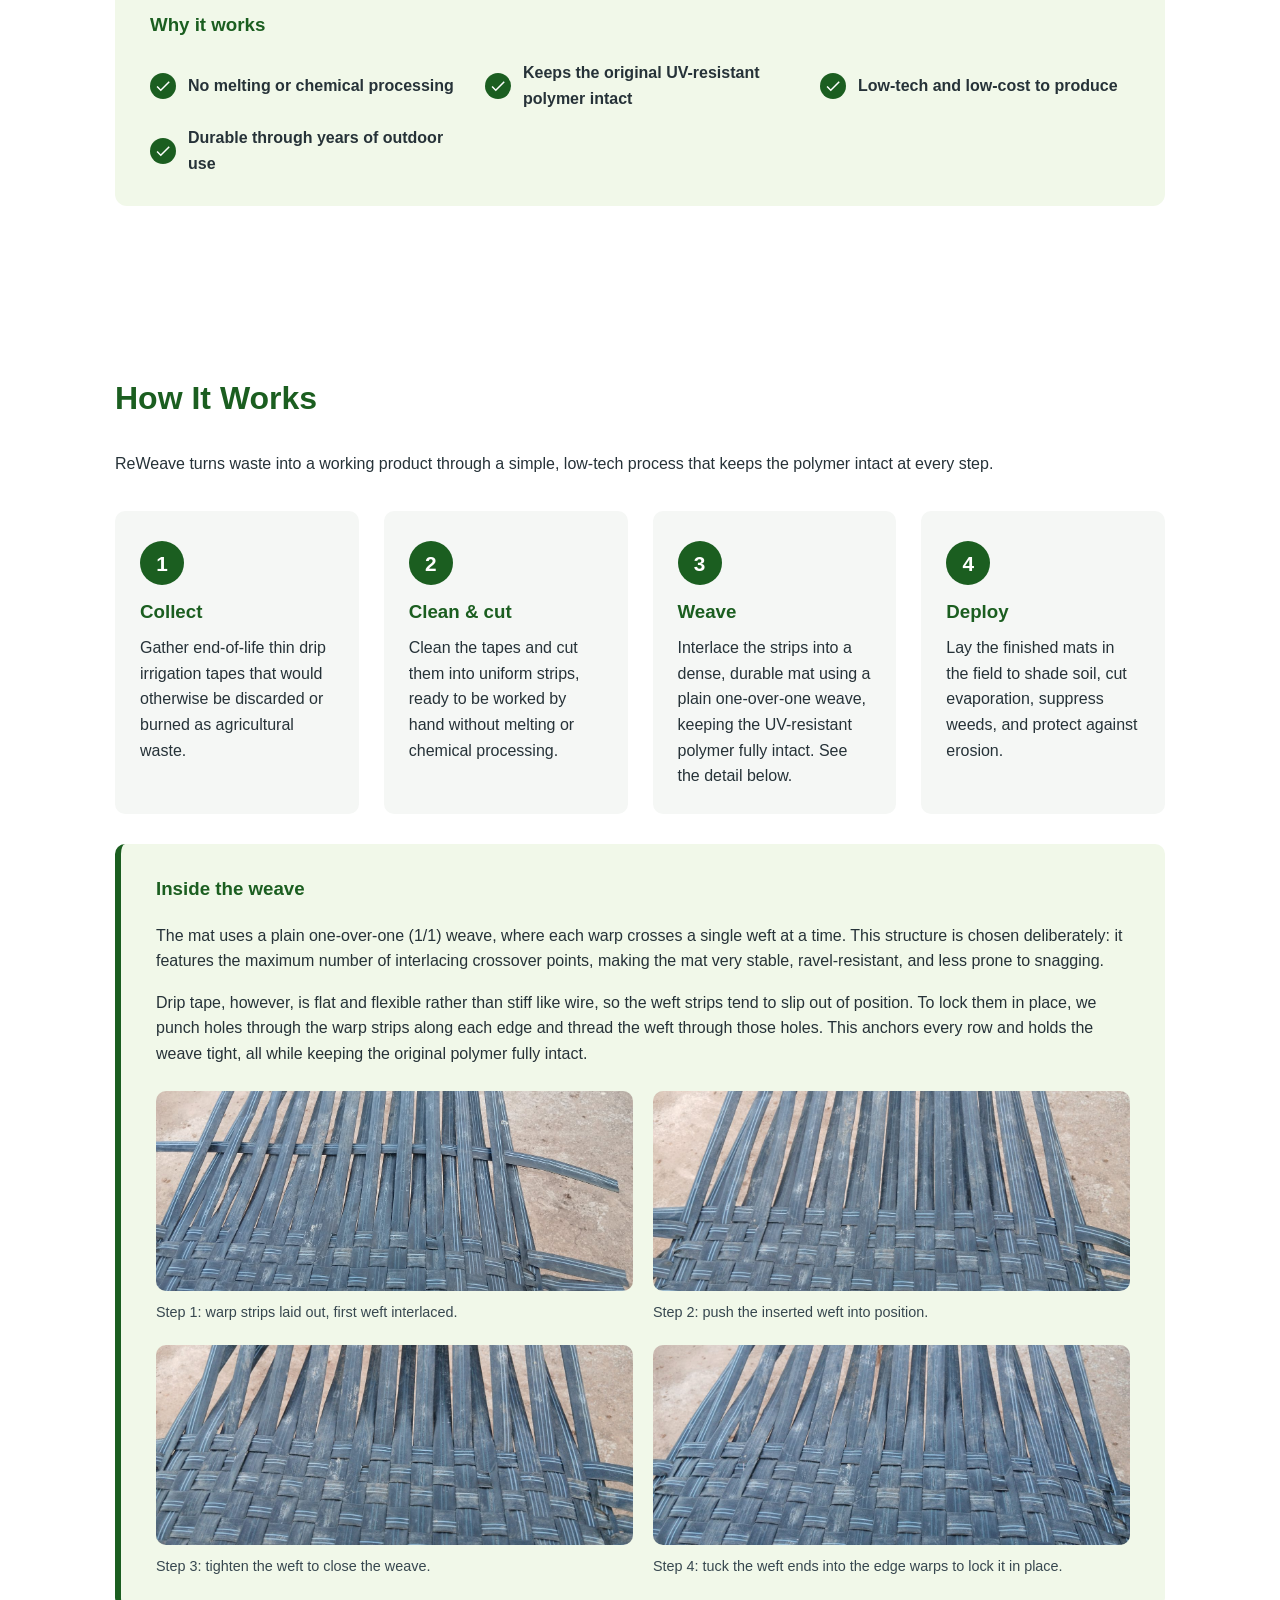
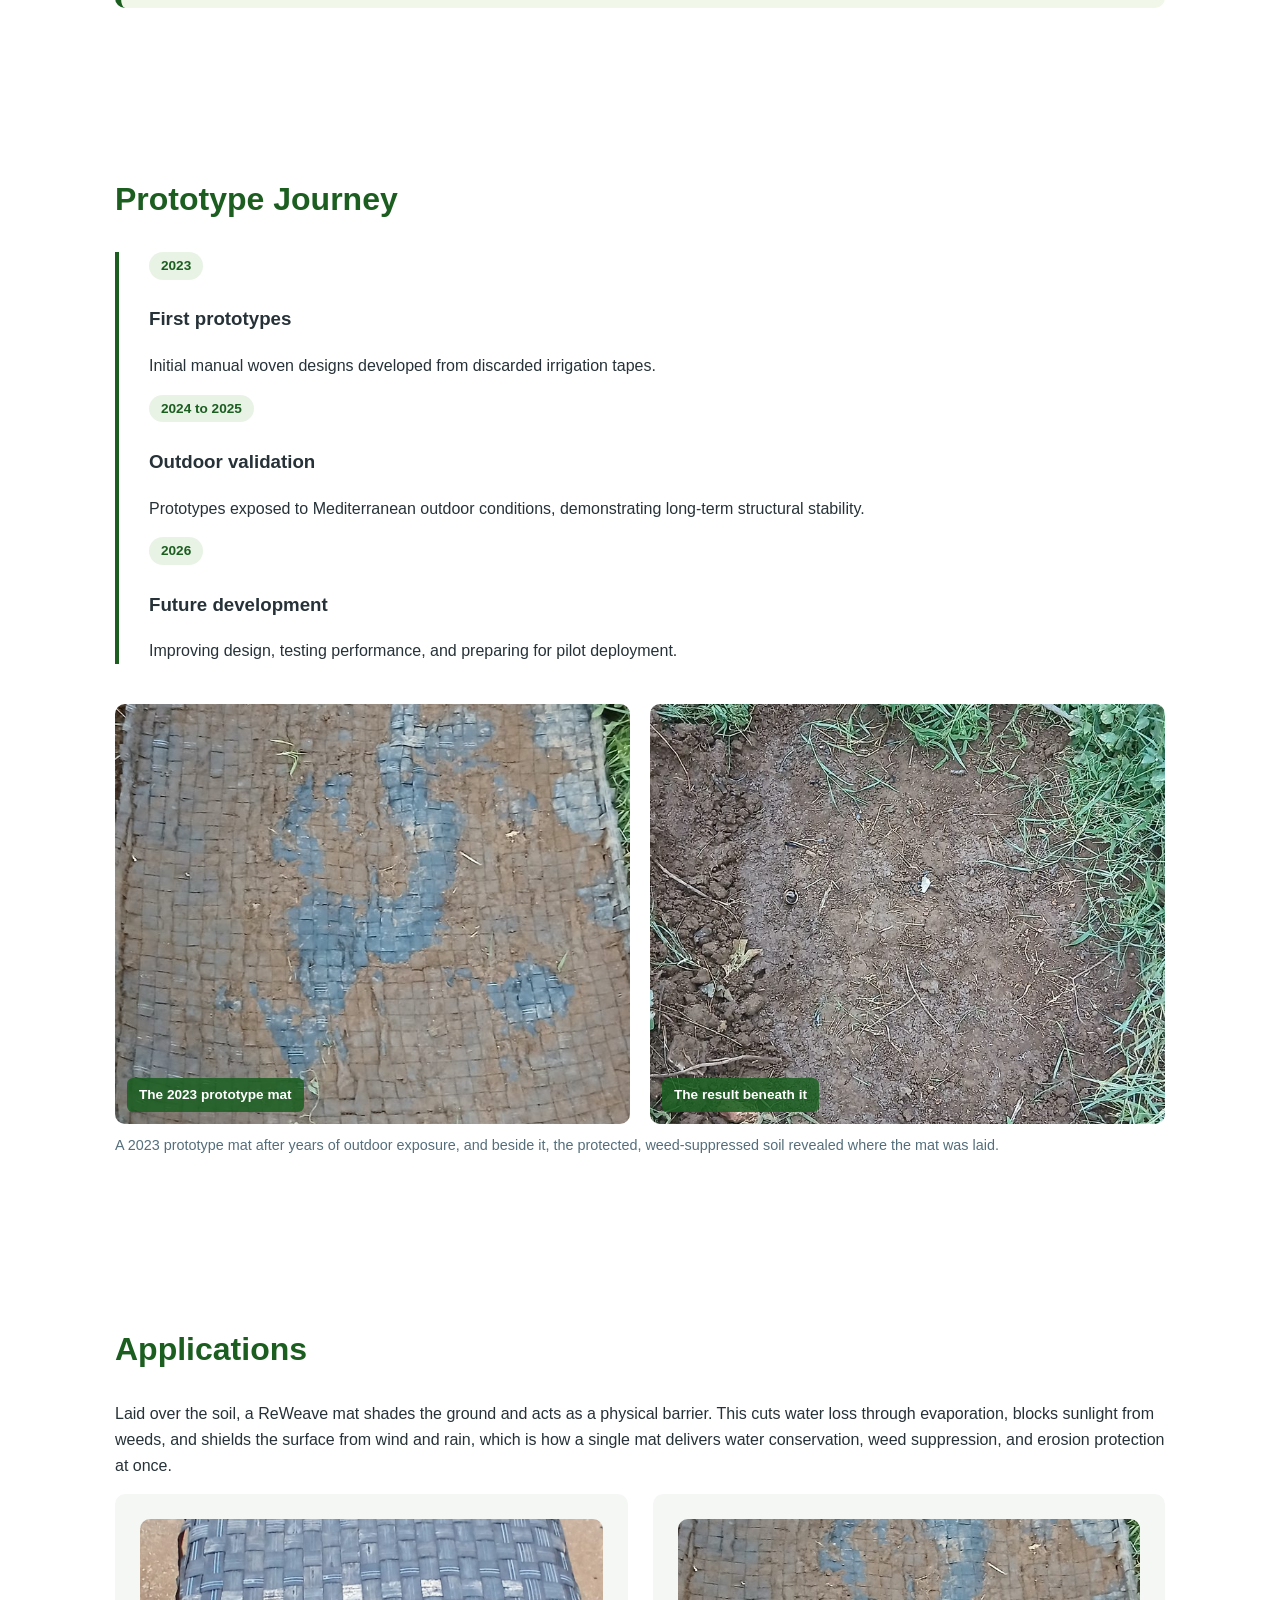
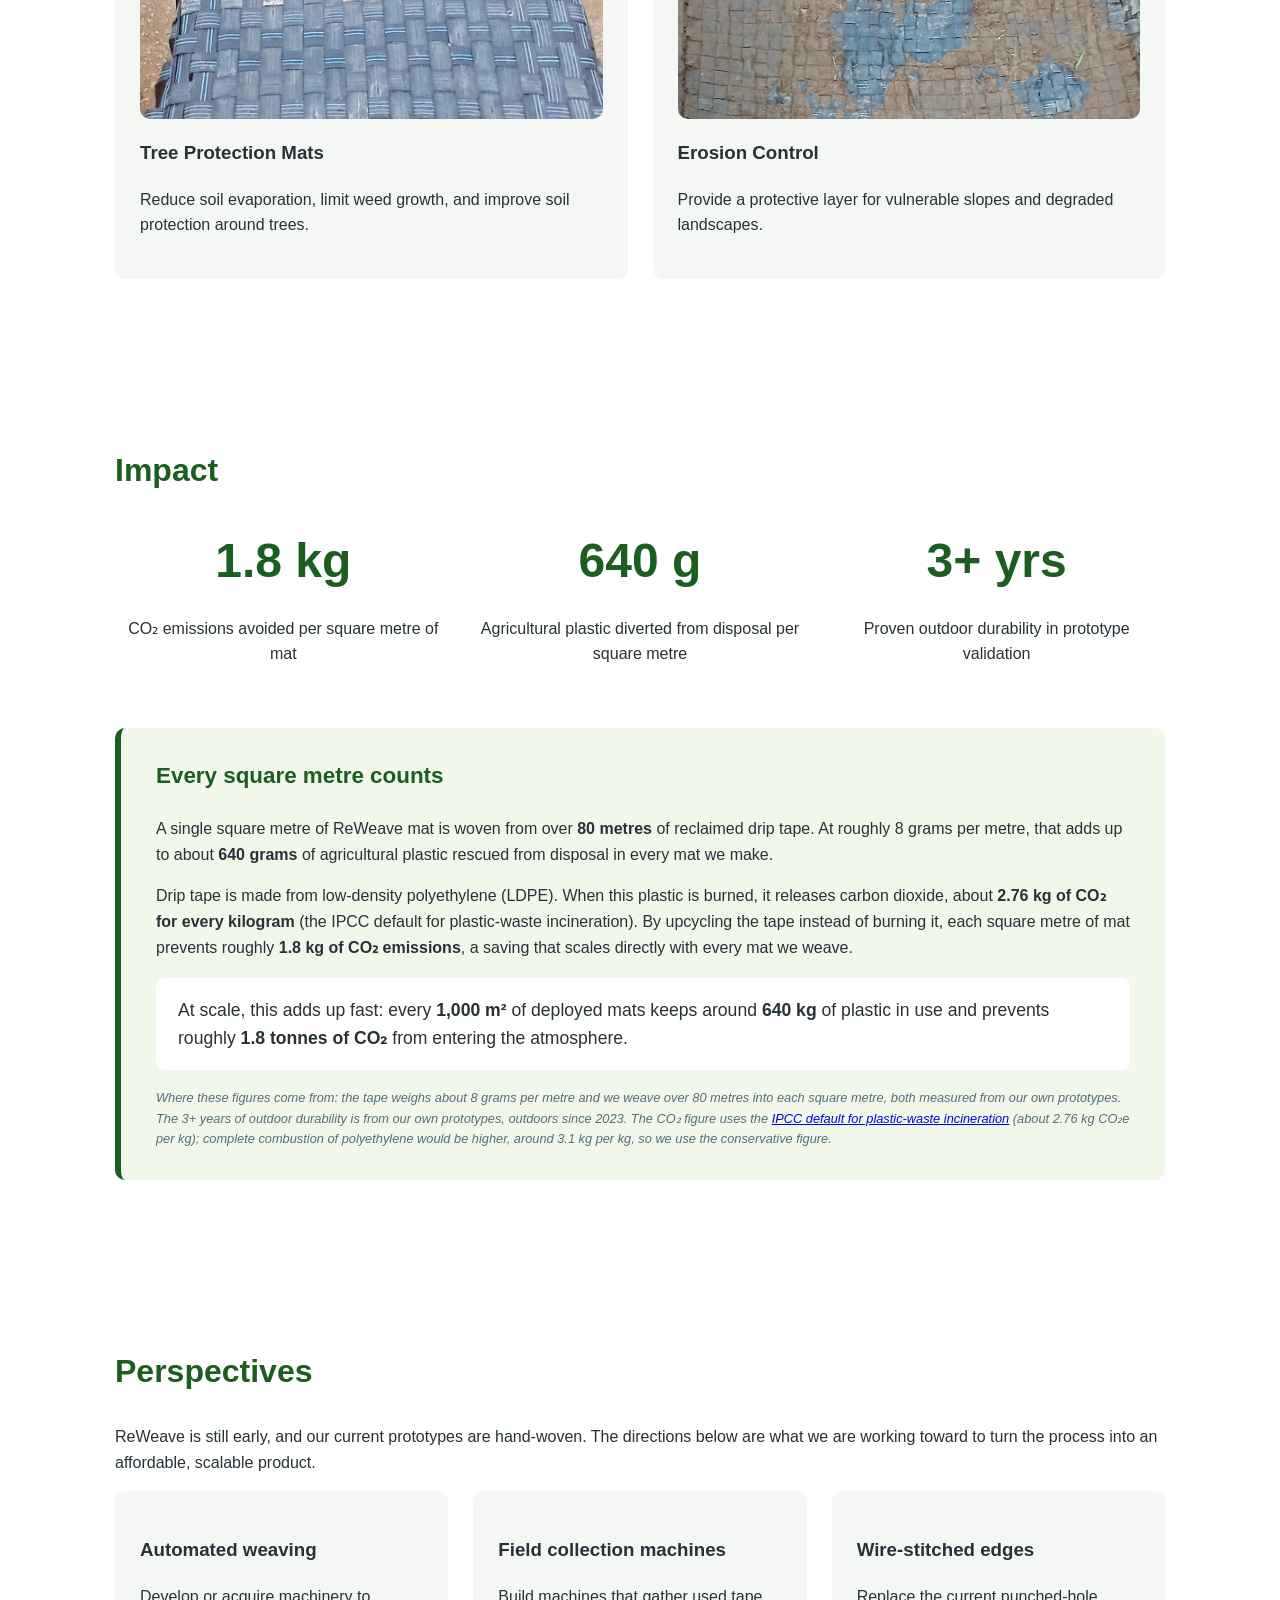
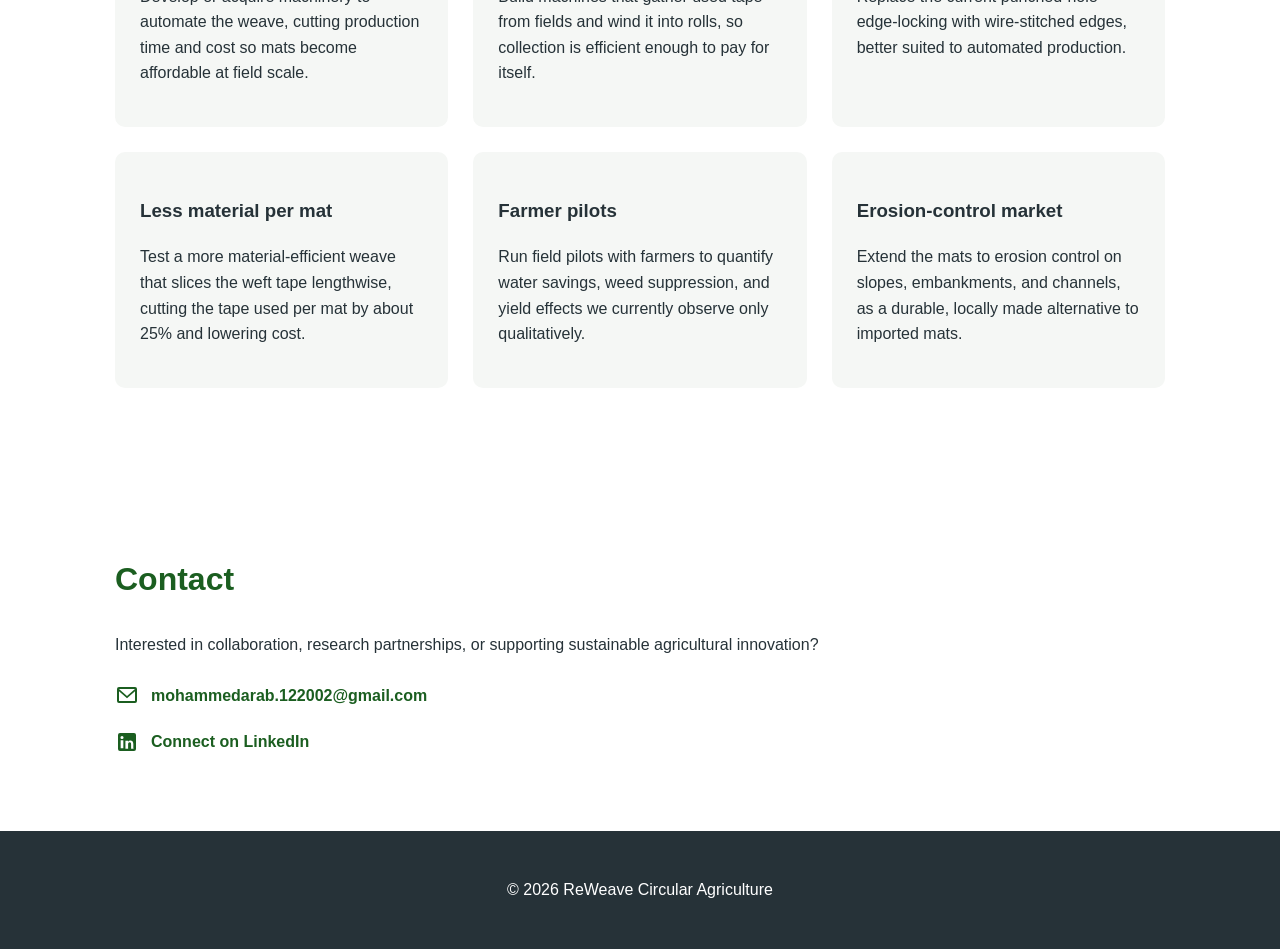
==== commit a80ddcb2: "update websites and images with more precise and relevant ones" ====
--- a/index.html
+++ b/index.html
@@ -73,6 +73,7 @@
                 <li><a href="#prototype">Prototype</a></li>
                 <li><a href="#applications">Applications</a></li>
                 <li><a href="#impact">Impact</a></li>
+                <li><a href="#perspectives">Perspectives</a></li>
                 <li><a href="#contact">Contact</a></li>
             </ul>
 
@@ -116,51 +117,82 @@
         </p>
 
         <p>
+            Their short life is not caused by the plastic wearing out, but by
+            the tiny emitter openings clogging up. Each tape releases water
+            through microscopic holes and narrow labyrinth channels that are
+            easily blocked by fine soil particles and by mineral scale,
+            mainly limestone (calcium carbonate) that precipitates out of the
+            irrigation water. Once the emitters clog, water no longer flows
+            evenly, and the tape is pulled out and discarded rather than cleaned,
+            even though the polymer itself is still strong.
+        </p>
+
+        <p class="source-note">
+            On emitter clogging by soil particles and mineral scale, see
+            <a href="https://blog.irritec.com/drip-irrigation-system-maintenance-how-to-prevent-clogging-and-loss-of-uniformity/" target="_blank" rel="noopener">Drip irrigation system maintenance: preventing clogging (Irritec)</a>
+            and
+            <a href="https://www.cnpandora.com/news/prevent-drip-tape-clogging-spring-guide/" target="_blank" rel="noopener">Prevent drip tape clogging (CNPandora)</a>.
+        </p>
+
+        <p>
             Traditional recycling destroys the original structure of the material
             through energy-intensive processes. ReWeave explores a different pathway:
             preserving the material and extending its useful life.
         </p>
 
         <p>
-            Irrigating vegetables with thin drip tape is plastic-intensive by
-            design. Tapes run along every crop row, roughly a metre apart, so a
-            single hectare is laced with about 10 kilometres of tape, and because
-            the tape is thin and short-lived it is usually discarded and replaced
-            each season.
+            Our project ReWeave is based in Algeria, where thin drip tape underpins vegetable
+            farming: tomatoes, watermelon, and peppers are all grown on it, in addition to other vegetables that 
+            are transitioning to irrigation systems based on them to save water, and the
+            tape is typically used for only one or two seasons before being
+            discarded. No official figures track how much of it becomes waste, so we
+            estimate the scale from national crop areas.
         </p>
 
         <div class="stats">
 
             <div>
                 <strong>~10 km</strong>
-                <p>Of thin drip tape laid across a single hectare of vegetables (rows about one metre apart)</p>
+                <p>Of thin drip tape laid across a single hectare (crop rows about one metre apart)</p>
             </div>
 
             <div>
                 <strong>~80 kg</strong>
-                <p>Weight of that tape per hectare at roughly 8 grams per metre, typically replaced every season</p>
-            </div>
-
-            <div>
-                <strong>100,000s t</strong>
-                <p>Of thin drip tape reaching end of life worldwide each year, across the millions of hectares farmed this way</p>
+                <p>Of tape discarded per hectare each season, at roughly 8 grams per metre</p>
+            </div>
+
+            <div>
+                <strong>100,000+ ha</strong>
+                <p>Of Algerian tomato, watermelon, and pepper grown on thin drip tape, adding up to thousands of tonnes of waste every year</p>
             </div>
 
         </div>
 
         <p class="source-note">
-            Estimates based on roughly 10,000 m of thin tape per hectare (crop rows
-            about one metre apart) at about 8 g per metre. Thin drip tape is used
-            mainly for vegetables and row crops, not tree crops, which rely on
-            thicker dripline. Global drip-irrigated area is on the order of
-            <a href="https://www.postcarbon.org/drip-irrigation-expanding-worldwide/" target="_blank" rel="noopener">16 million hectares (ICID)</a>.
+            Algeria publishes no drip-tape waste figures, so this is our own
+            estimate. Watermelon alone covers about 63,000 hectares; tomato
+            (~1.6 million tonnes a year) and pepper areas are derived from national
+            production, giving well over 100,000 hectares across the three crops. At
+            roughly 10,000 m of tape per hectare and 8 g per metre, both figures we
+            measured ourselves in the field, these crops alone discard on the order
+            of 7,000 to 9,000 tonnes of thin drip tape a year. Thin tape is used for
+            vegetables and row crops, not tree crops, which use thicker dripline.
+            Sources:
+            <a href="https://www.freshplaza.com/north-america/article/9702370/new-world-watermelon-production-record/" target="_blank" rel="noopener">FAOSTAT watermelon area</a>,
+            <a href="https://en.wikipedia.org/wiki/List_of_countries_by_tomato_production" target="_blank" rel="noopener">FAOSTAT tomato production</a>;
+            per-hectare tape length and weight are ReWeave's own measurements.
         </p>
 
         <div class="media-grid">
 
             <figure>
-                <img src="images/drip_tapes_usage_in_crops.webp" alt="Thin drip irrigation tapes running along crop beds in the field.">
-                <figcaption>Drip tapes in use, the backbone of modern irrigation.</figcaption>
+                <img src="images/tomatoes-irrgation-thin-drip-tapes.jpg" alt="A tomato field irrigated with thin drip tape running along every row.">
+                <figcaption>Tomatoes grown on thin drip tape.</figcaption>
+            </figure>
+
+            <figure>
+                <img src="images/peper_thin_drip_tapes_irrigation,.webp" alt="A pepper field irrigated with thin drip tape running along every row.">
+                <figcaption>Peppers grown on thin drip tape.</figcaption>
             </figure>
 
             <figure>
@@ -491,13 +523,13 @@
         <div class="stats">
 
             <div>
-                <strong>2.2 kg</strong>
+                <strong>1.8 kg</strong>
                 <p>CO₂ emissions avoided per square metre of mat</p>
             </div>
 
 
             <div>
-                <strong>700 g</strong>
+                <strong>640 g</strong>
                 <p>Agricultural plastic diverted from disposal per square metre</p>
             </div>
 
@@ -514,32 +546,108 @@
             <p>
                 A single square metre of ReWeave mat is woven from over
                 <strong>80 metres</strong> of reclaimed drip tape. At roughly
-                8 grams per metre, that adds up to about <strong>700 grams</strong>
+                8 grams per metre, that adds up to about <strong>640 grams</strong>
                 of agricultural plastic rescued from disposal in every mat we make.
             </p>
             <p>
                 Drip tape is made from low-density polyethylene (LDPE). When this
-                plastic is burned, its carbon oxidises into carbon dioxide, releasing
-                about <strong>3.1 kg of CO₂ for every kilogram</strong> incinerated.
-                By upcycling the tape instead of burning it, each square metre of mat
-                prevents roughly <strong>2.2 kg of CO₂ emissions</strong>, a saving
-                that scales directly with every mat we weave.
+                plastic is burned, it releases carbon dioxide, about
+                <strong>2.76 kg of CO₂ for every kilogram</strong> (the IPCC default
+                for plastic-waste incineration). By upcycling the tape instead of
+                burning it, each square metre of mat prevents roughly
+                <strong>1.8 kg of CO₂ emissions</strong>, a saving that scales
+                directly with every mat we weave.
             </p>
 
             <p class="impact-scale">
                 At scale, this adds up fast: every <strong>1,000 m²</strong> of
-                deployed mats keeps around <strong>700 kg</strong> of plastic in
-                use and prevents roughly <strong>2.2 tonnes of CO₂</strong> from
+                deployed mats keeps around <strong>640 kg</strong> of plastic in
+                use and prevents roughly <strong>1.8 tonnes of CO₂</strong> from
                 entering the atmosphere.
             </p>
 
             <p class="impact-source">
-                Figures are based on approximately 8 g of LDPE per metre of drip
-                tape and the stoichiometric combustion of polyethylene, which
-                releases about 3.1 kg of CO₂ per kg of plastic burned.
+                Where these figures come from: the tape weighs about 8 grams per
+                metre and we weave over 80 metres into each square metre, both
+                measured from our own prototypes. The 3+ years of outdoor durability
+                is from our own prototypes, outdoors since 2023. The CO₂ figure uses
+                the
+                <a href="https://www.climatiq.io/data/emission-factor/df1ab559-b23d-4d59-ac07-66b4fa708b0a" target="_blank" rel="noopener">IPCC default for plastic-waste incineration</a>
+                (about 2.76 kg CO₂e per kg); complete combustion of polyethylene
+                would be higher, around 3.1 kg per kg, so we use the conservative
+                figure.
             </p>
         </div>
 
+
+    </section>
+
+
+
+
+    <section id="perspectives" class="section">
+
+        <h2>Perspectives</h2>
+
+        <p>
+            ReWeave is still early, and our current prototypes are hand-woven. The
+            directions below are what we are working toward to turn the process into
+            an affordable, scalable product.
+        </p>
+
+        <div class="cards">
+
+            <div class="card">
+                <h3>Automated weaving</h3>
+                <p>
+                    Develop or acquire machinery to automate the weave, cutting
+                    production time and cost so mats become affordable at field scale.
+                </p>
+            </div>
+
+            <div class="card">
+                <h3>Field collection machines</h3>
+                <p>
+                    Build machines that gather used tape from fields and wind it into
+                    rolls, so collection is efficient enough to pay for itself.
+                </p>
+            </div>
+
+            <div class="card">
+                <h3>Wire-stitched edges</h3>
+                <p>
+                    Replace the current punched-hole edge-locking with wire-stitched
+                    edges, better suited to automated production.
+                </p>
+            </div>
+
+            <div class="card">
+                <h3>Less material per mat</h3>
+                <p>
+                    Test a more material-efficient weave that slices the weft tape
+                    lengthwise, cutting the tape used per mat by about 25% and
+                    lowering cost.
+                </p>
+            </div>
+
+            <div class="card">
+                <h3>Farmer pilots</h3>
+                <p>
+                    Run field pilots with farmers to quantify water savings, weed
+                    suppression, and yield effects we currently observe only
+                    qualitatively.
+                </p>
+            </div>
+
+            <div class="card">
+                <h3>Erosion-control market</h3>
+                <p>
+                    Extend the mats to erosion control on slopes, embankments, and
+                    channels, as a durable, locally made alternative to imported mats.
+                </p>
+            </div>
+
+        </div>
 
     </section>
 
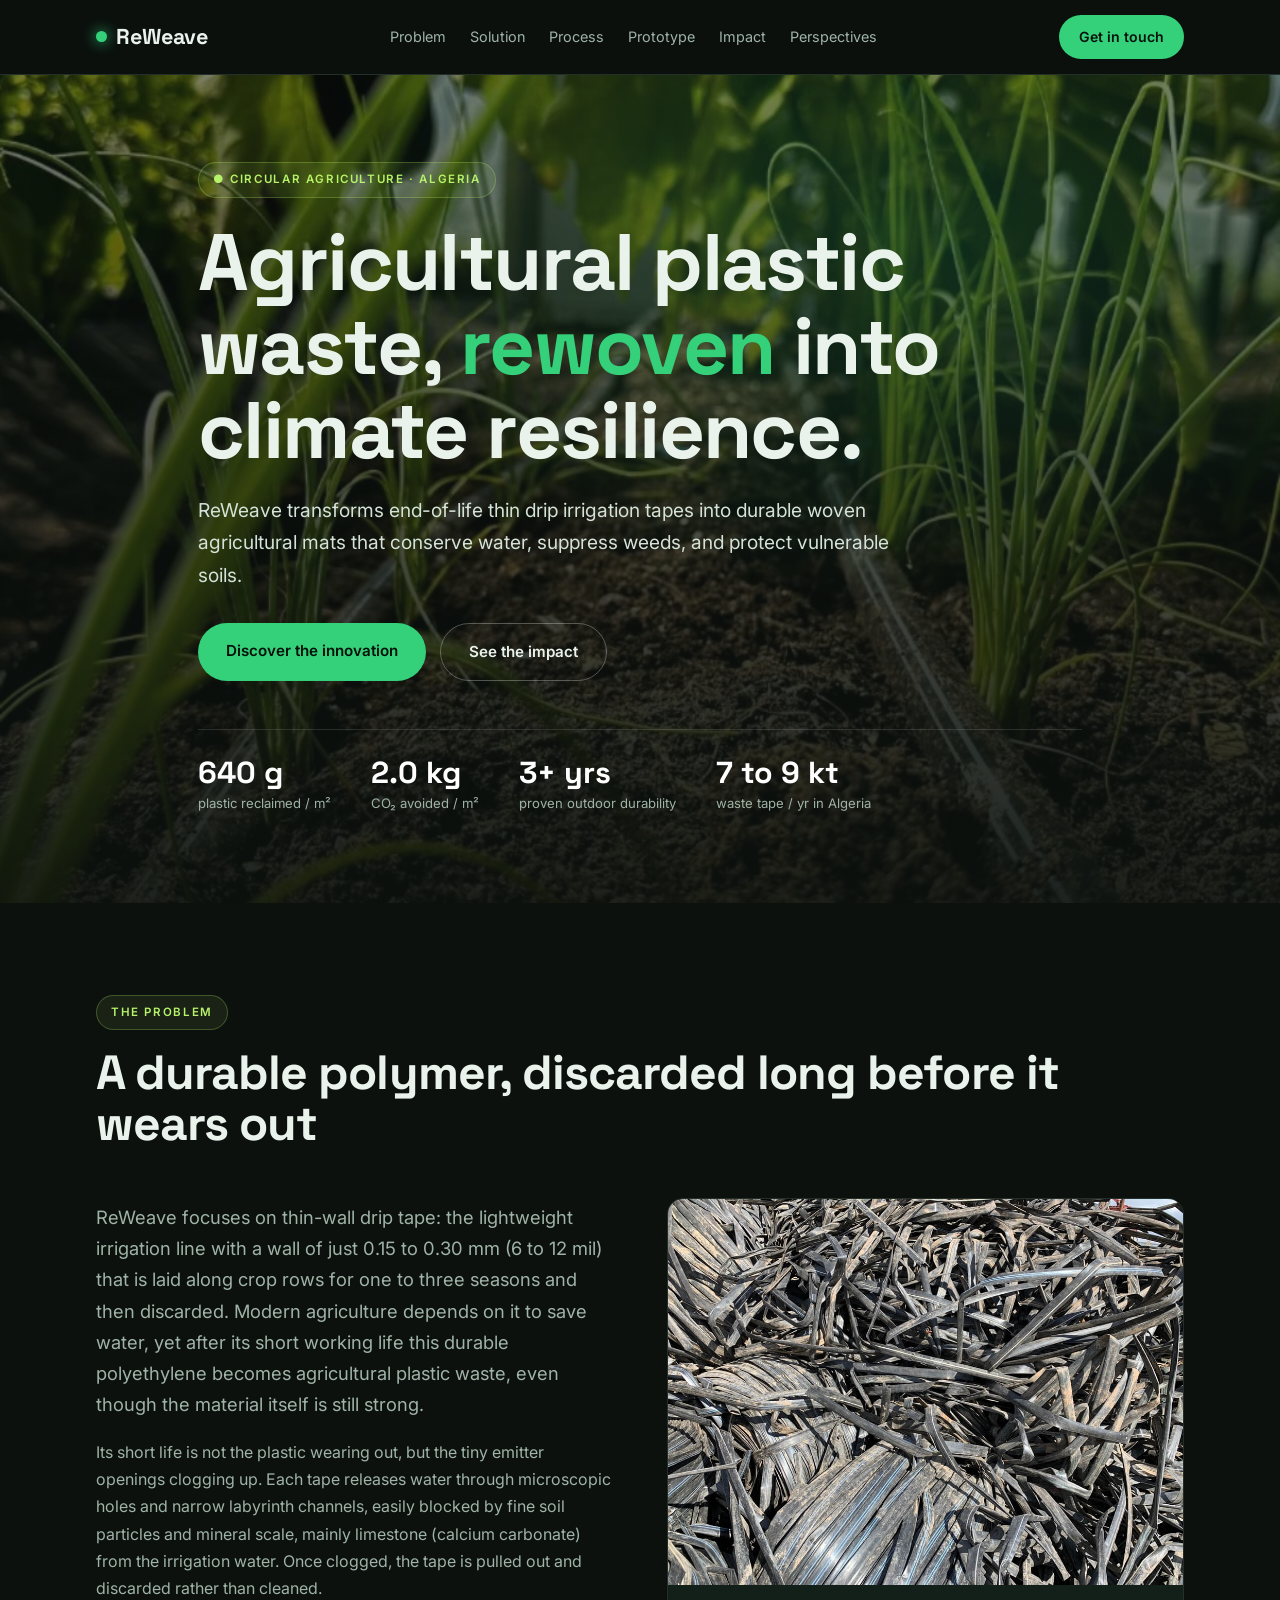
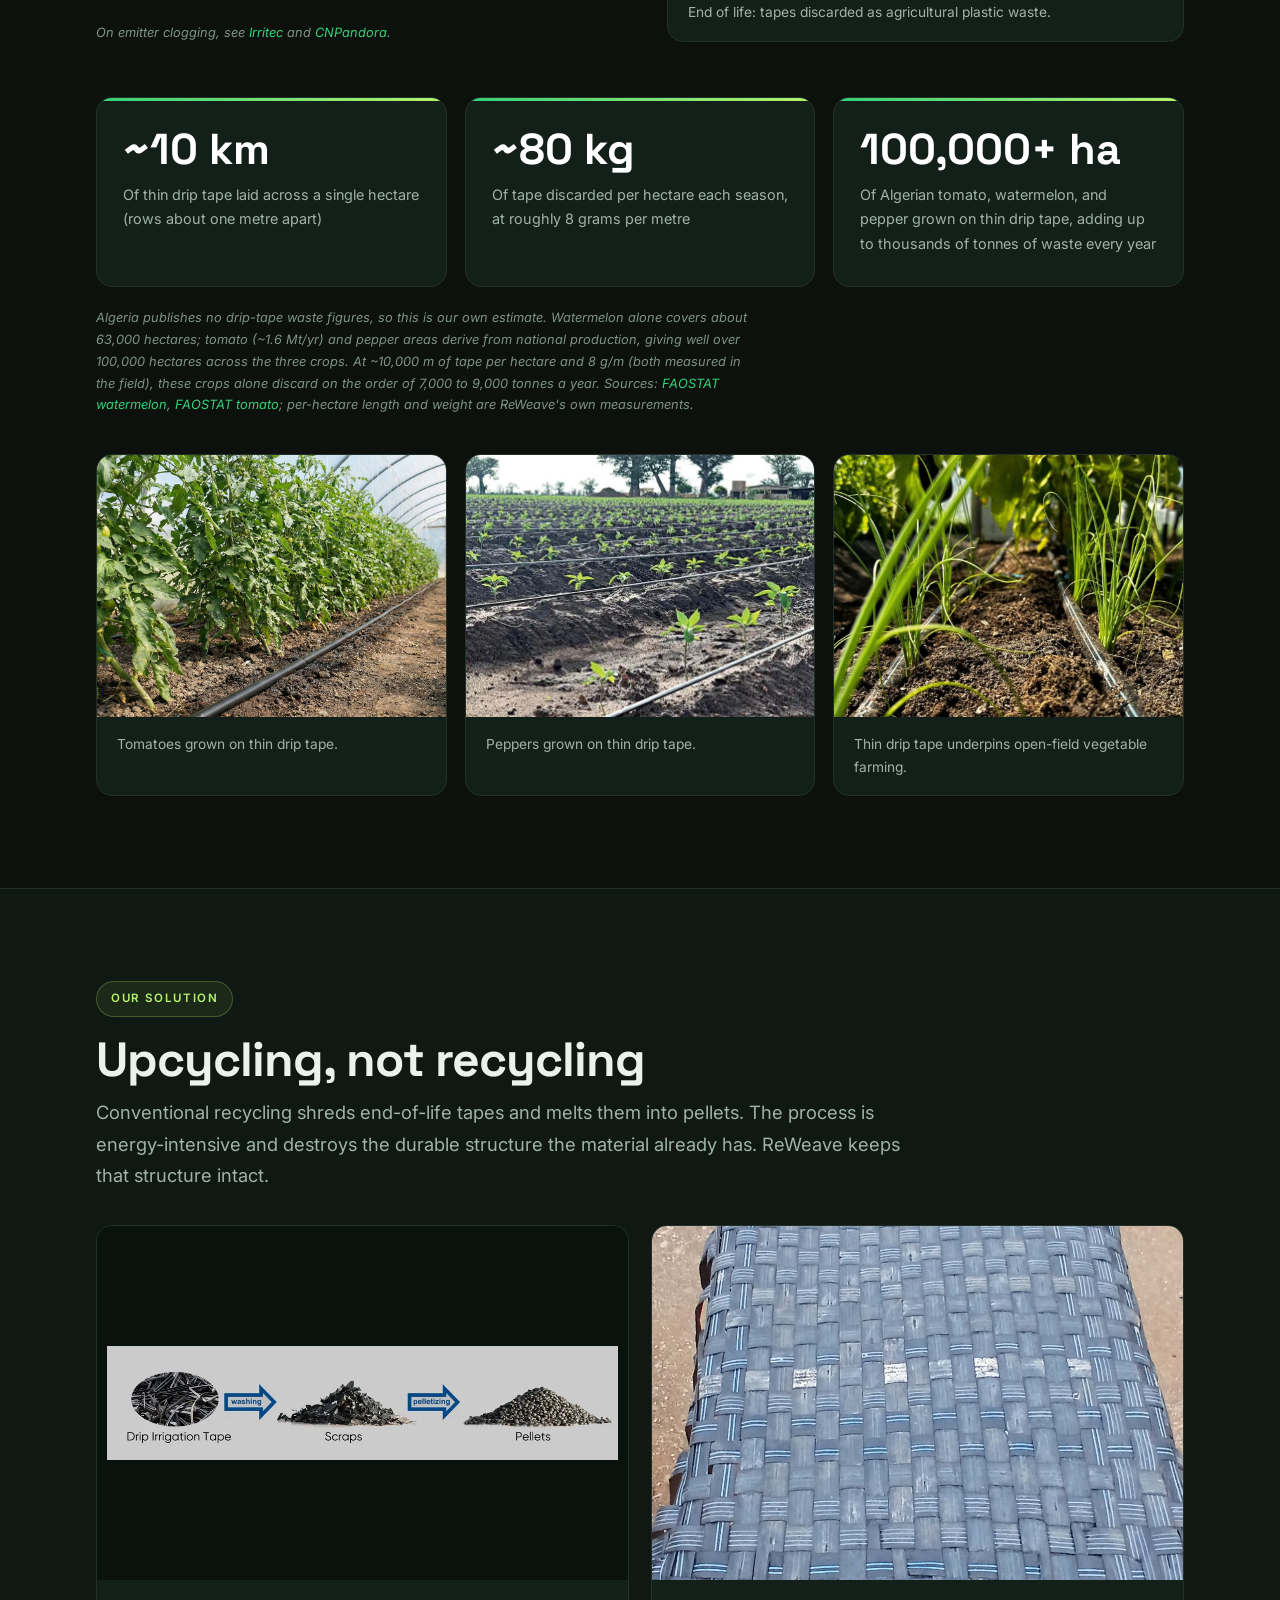
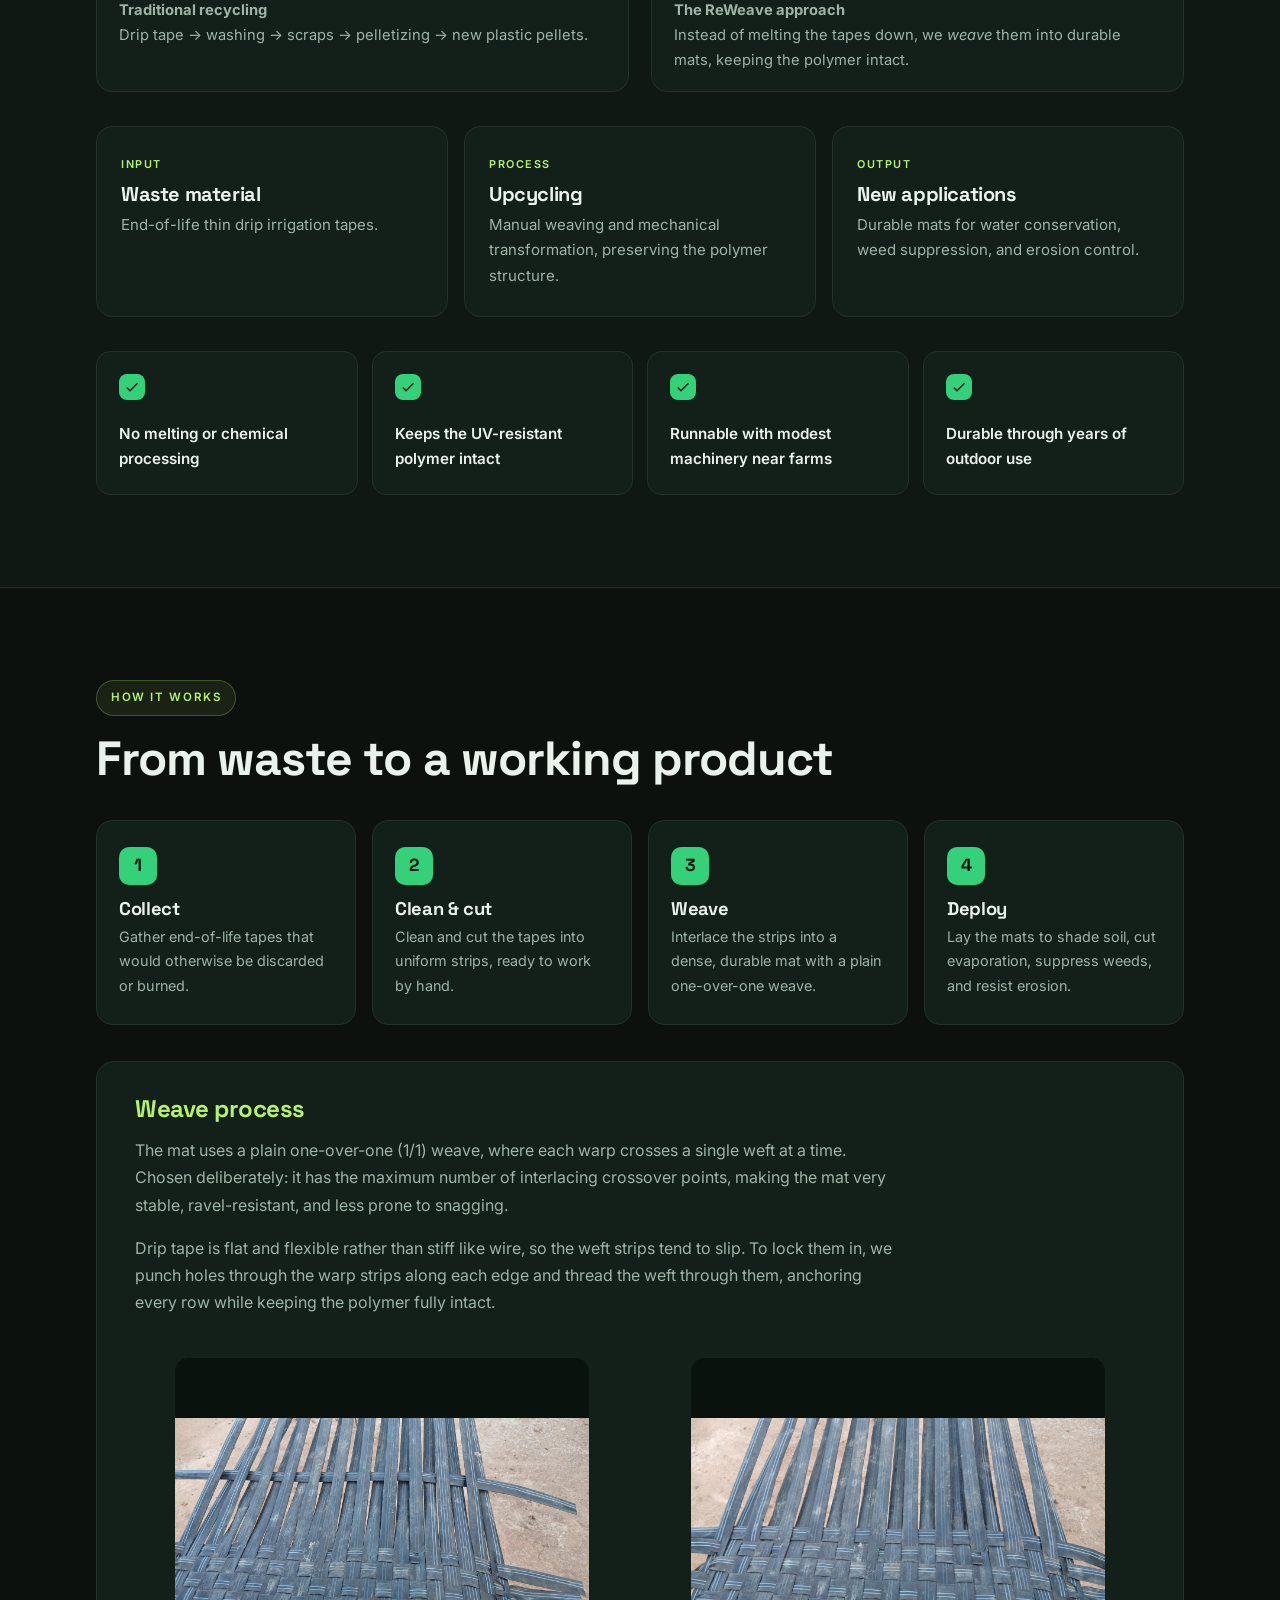
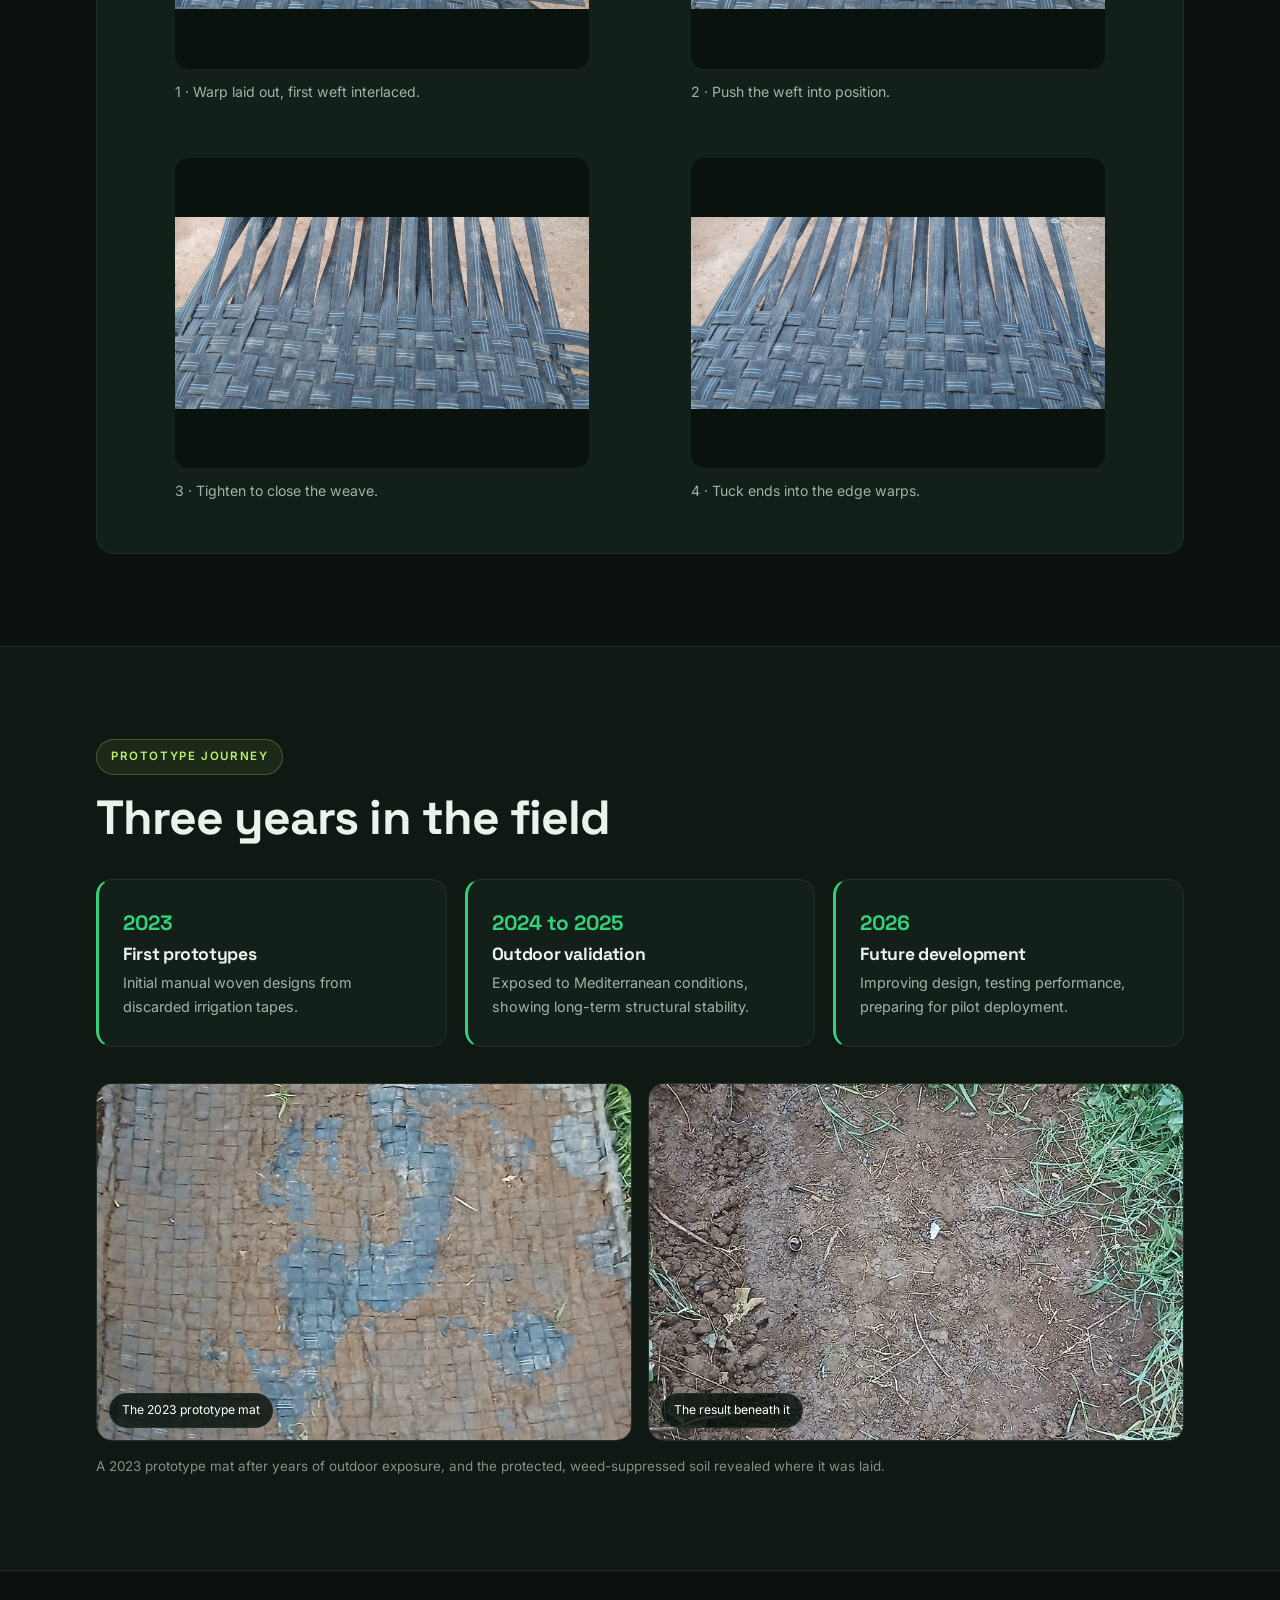
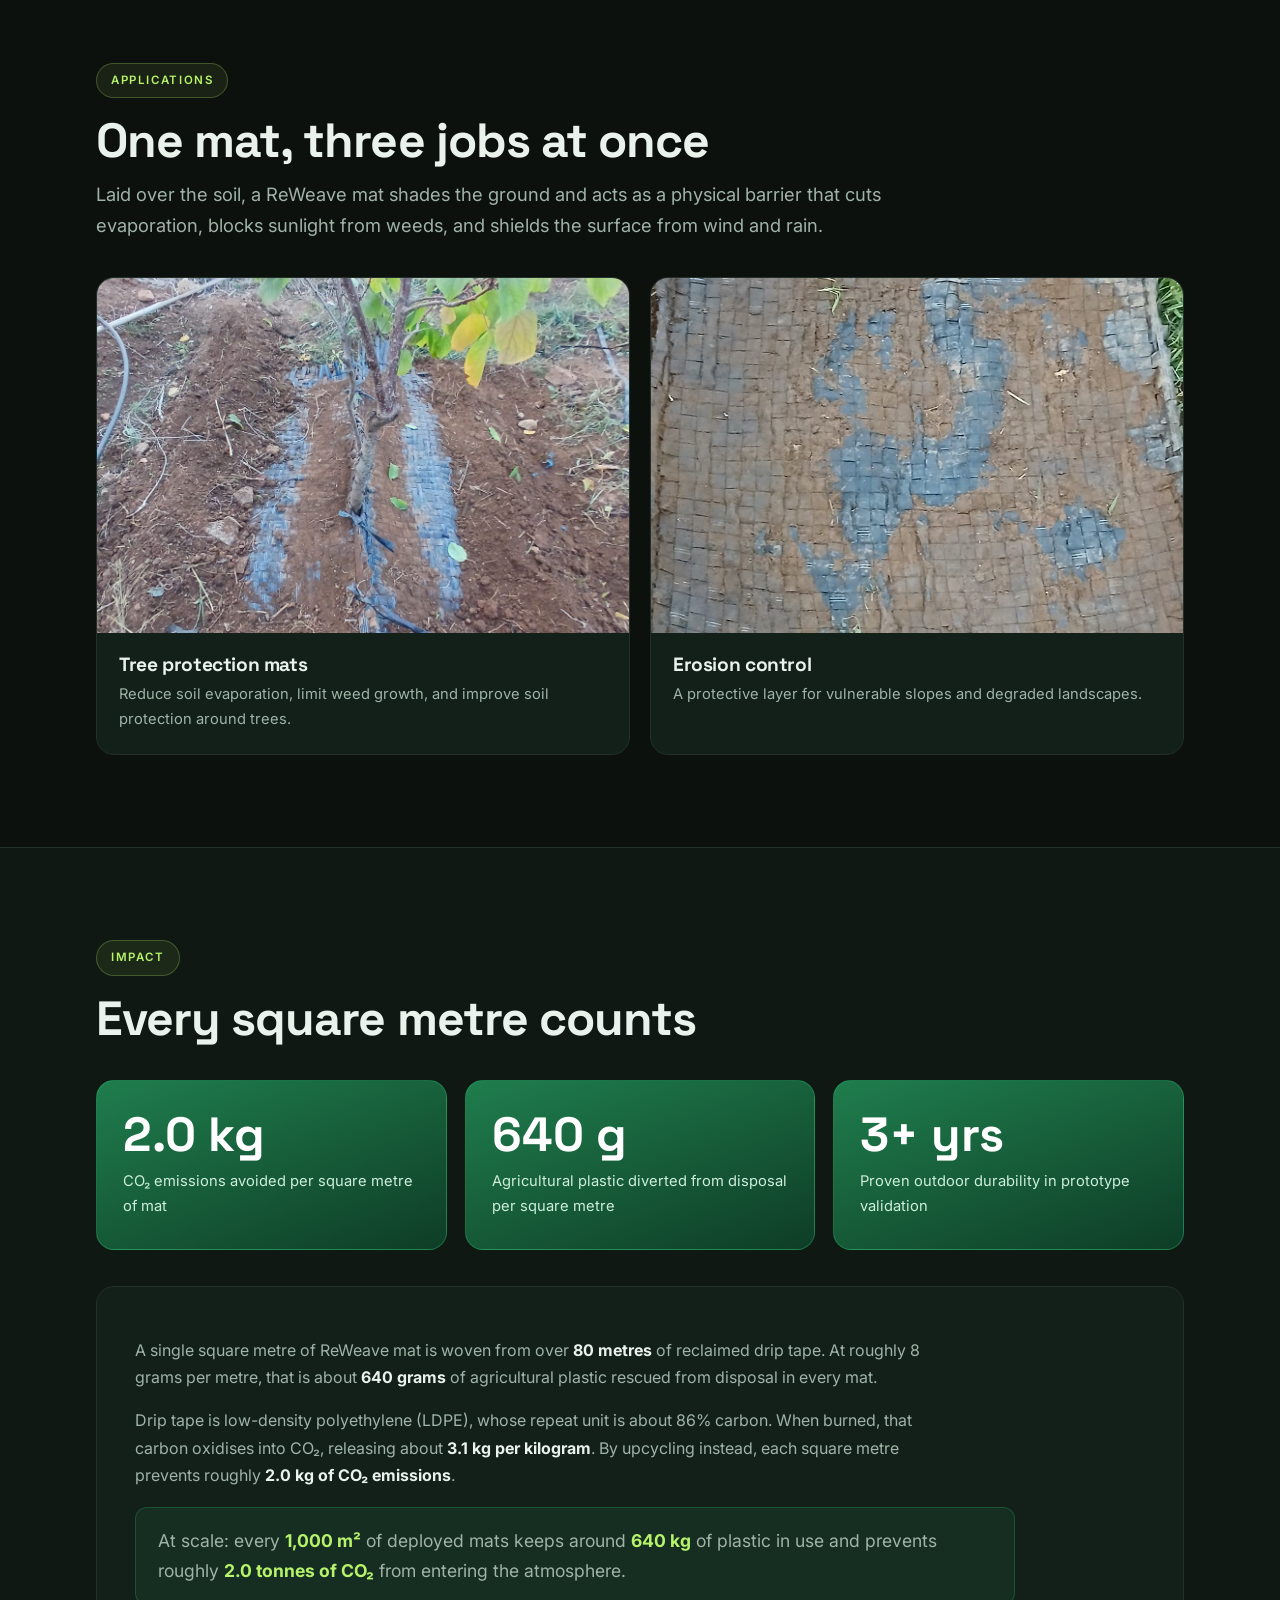
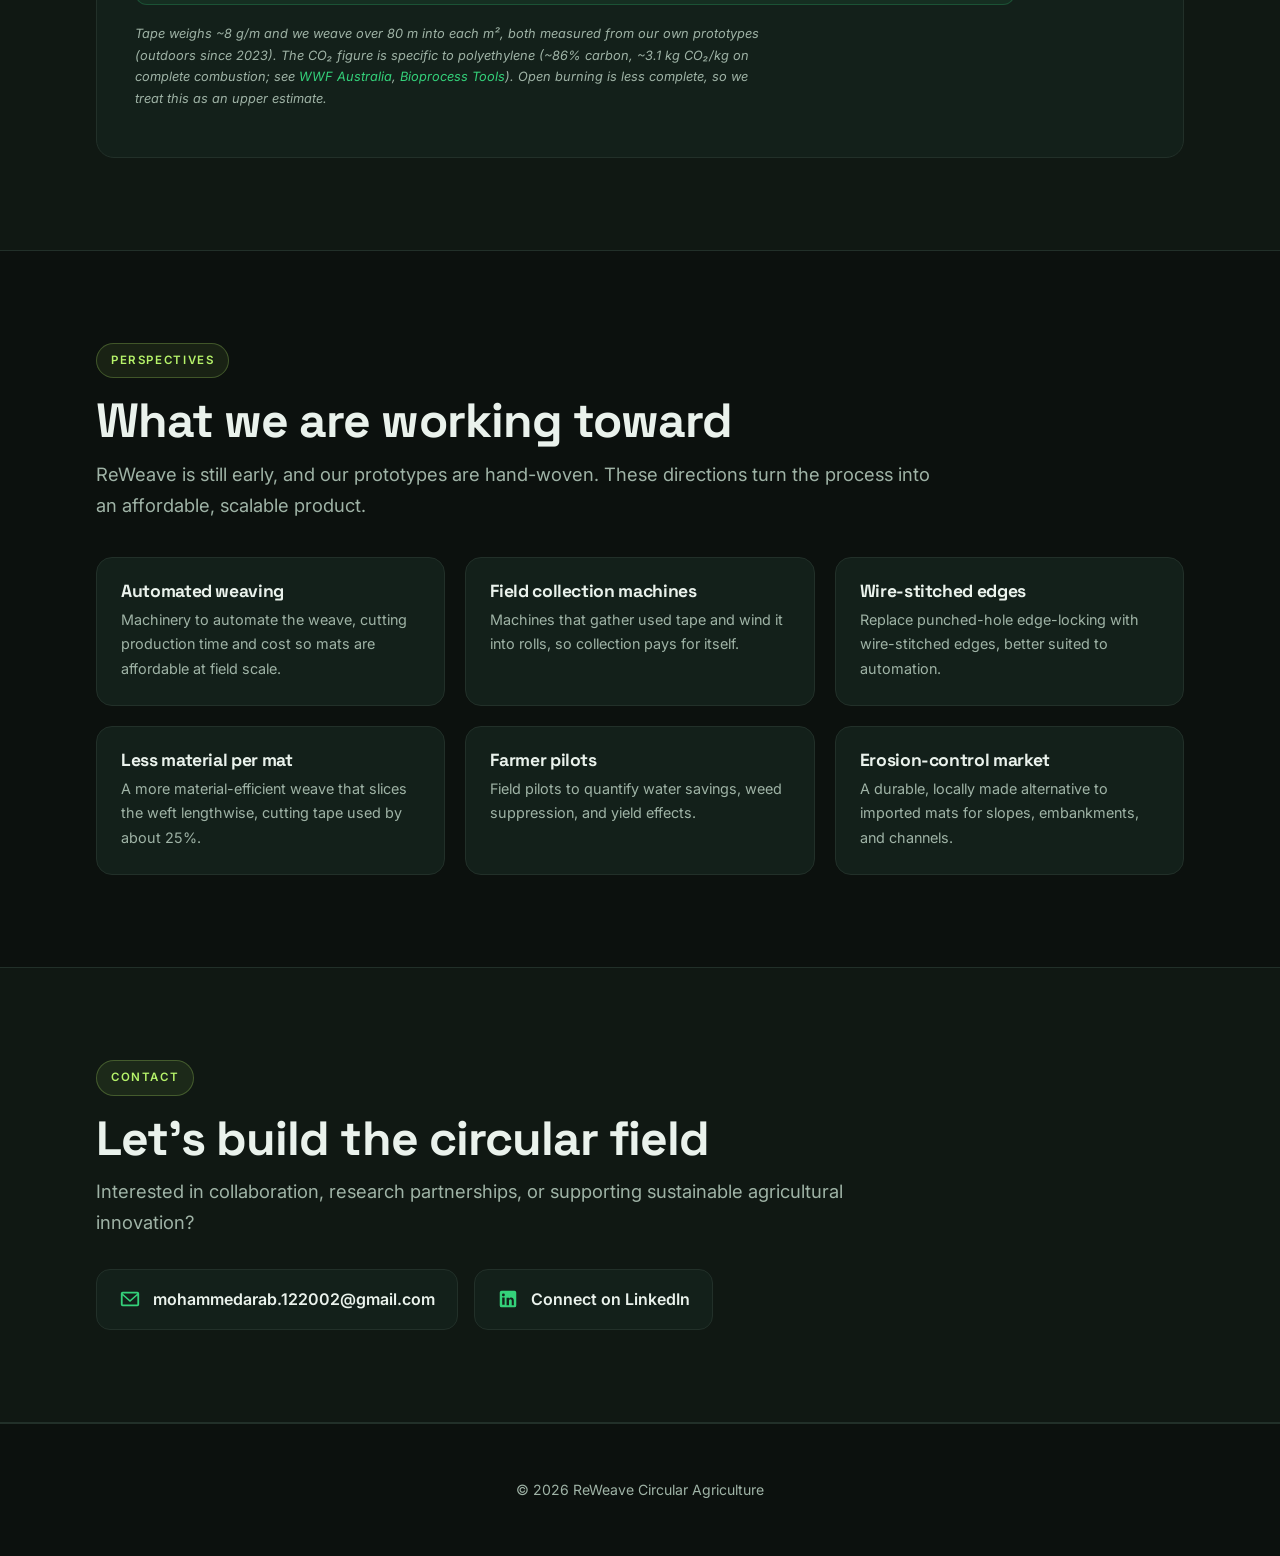
==== commit 9e427ec3: "update website ui and add some images" ====
--- a/index.html
+++ b/index.html
@@ -36,7 +36,10 @@
 
     <link rel="icon"
         href="data:image/svg+xml,<svg xmlns='http://www.w3.org/2000/svg' viewBox='0 0 100 100'><text y='.9em' font-size='90'>🌱</text></svg>">
-    <link rel="stylesheet" href="css/style.css">
+
+    <link rel="preconnect" href="https://fonts.googleapis.com">
+    <link rel="preconnect" href="https://fonts.gstatic.com" crossorigin>
+    <link href="https://fonts.googleapis.com/css2?family=Space+Grotesk:wght@500;600;700&family=Inter:wght@400;500;600&display=swap" rel="stylesheet">
 
     <!-- Structured data: Organization -->
     <script type="application/ld+json">
@@ -50,656 +53,351 @@
       "email": "mohammedarab.122002@gmail.com"
     }
     </script>
+
+    <style>
+    :root{
+      --bg:#0c110e; --bg2:#101813; --panel:#13201a; --line:#223029;
+      --ink:#eaf2ec; --dim:#9fb3a6; --green:#34d17a; --green2:#1f7d4d; --lime:#b6f36a;
+      --maxw:1140px;
+    }
+    *{box-sizing:border-box}
+    html{scroll-behavior:smooth}
+    body{margin:0;background:var(--bg);color:var(--ink);font-family:"Inter",system-ui,sans-serif;line-height:1.7;-webkit-font-smoothing:antialiased}
+    h1,h2,h3{font-family:"Space Grotesk",sans-serif;line-height:1.05;letter-spacing:-.02em;margin:0}
+    a{color:var(--green);text-decoration:none}
+    a:hover{text-decoration:underline}
+    img{max-width:100%;display:block}
+    .wrap{max-width:var(--maxw);margin:auto;padding:0 26px}
+    section{padding:92px 0}
+    .badge{display:inline-flex;align-items:center;gap:8px;font-size:.72rem;font-weight:600;letter-spacing:.14em;text-transform:uppercase;color:var(--lime);background:rgba(182,243,106,.08);border:1px solid rgba(182,243,106,.25);padding:7px 14px;border-radius:999px}
+    h2{font-size:clamp(2rem,4.2vw,3rem);margin:18px 0 10px}
+    .lead{font-size:1.15rem;color:var(--dim);max-width:70ch}
+    .src{font-size:.8rem;color:#7f9387;font-style:italic;max-width:82ch;margin-top:20px}
+    .src a{color:var(--green)}
+
+    /* Nav */
+    header{position:sticky;top:0;z-index:30;background:rgba(12,17,14,.72);backdrop-filter:blur(12px);border-bottom:1px solid var(--line)}
+    nav{display:flex;align-items:center;justify-content:space-between;max-width:var(--maxw);margin:auto;padding:15px 26px}
+    .brand{font-family:"Space Grotesk";font-weight:700;font-size:1.35rem;display:flex;align-items:center;gap:9px}
+    .brand i{width:11px;height:11px;border-radius:50%;background:var(--green);box-shadow:0 0 14px var(--green)}
+    .navlinks{display:flex;gap:24px;list-style:none;margin:0;padding:0;font-size:.9rem}
+    .navlinks a{color:var(--dim)}
+    .navlinks a:hover{color:var(--ink);text-decoration:none}
+    .cta{padding:10px 20px;background:var(--green);color:#06110a;border-radius:999px;font-weight:600;font-size:.88rem}
+    .cta:hover{background:var(--lime);text-decoration:none}
+    .menu{display:none;background:none;border:0;color:var(--ink);font-size:1.4rem;cursor:pointer}
+
+    /* Hero */
+    .hero{position:relative;overflow:hidden;padding:0;min-height:92vh;display:flex;align-items:center}
+    .hero::before{content:"";position:absolute;inset:0;background:radial-gradient(1000px 600px at 70% 20%,rgba(52,209,122,.16),transparent 60%),linear-gradient(180deg,rgba(12,17,14,.55),rgba(12,17,14,.92)),url("images/drip_tapes_usage_in_crops.webp") center/cover;z-index:0}
+    .hero .wrap{position:relative;z-index:1}
+    .hero h1{font-size:clamp(2.7rem,6.5vw,5rem);font-weight:700;max-width:17ch;margin:22px 0}
+    .hero h1 em{font-style:normal;color:var(--green)}
+    .hero p{font-size:1.2rem;color:#d4e2d8;max-width:58ch}
+    .hbtns{display:flex;gap:14px;flex-wrap:wrap;margin-top:32px}
+    .btn{padding:15px 28px;border-radius:999px;font-weight:600;font-size:.95rem}
+    .btn.p{background:var(--green);color:#06110a}
+    .btn.p:hover{background:var(--lime);text-decoration:none}
+    .btn.s{border:1px solid rgba(255,255,255,.28);color:var(--ink)}
+    .btn.s:hover{border-color:var(--green);text-decoration:none}
+    .hstrip{display:flex;gap:40px;flex-wrap:wrap;margin-top:48px;padding-top:28px;border-top:1px solid rgba(255,255,255,.12)}
+    .hstrip div b{font-family:"Space Grotesk";font-size:1.9rem;color:#fff;display:block;line-height:1}
+    .hstrip div span{font-size:.82rem;color:var(--dim)}
+
+    /* Alt panel bg */
+    .alt{background:var(--bg2);border-top:1px solid var(--line);border-bottom:1px solid var(--line)}
+
+    /* Stat cards */
+    .stats{display:grid;grid-template-columns:repeat(3,1fr);gap:18px;margin:40px 0 8px}
+    .scard{background:var(--panel);border:1px solid var(--line);border-radius:16px;padding:30px 26px;position:relative;overflow:hidden}
+    .scard::after{content:"";position:absolute;top:0;left:0;width:100%;height:3px;background:linear-gradient(90deg,var(--green),var(--lime))}
+    .scard b{font-family:"Space Grotesk";font-size:2.7rem;color:#fff;display:block;line-height:1}
+    .scard p{margin:12px 0 0;font-size:.9rem;color:var(--dim)}
+    .grid3{display:grid;grid-template-columns:repeat(3,1fr);gap:18px;margin-top:38px}
+    .gcard{background:var(--panel);border:1px solid var(--line);border-radius:16px;overflow:hidden}
+    .gcard img{aspect-ratio:4/3;object-fit:cover}
+    .gcard .b{padding:16px 20px;font-size:.86rem;color:var(--dim)}
+
+    /* Two column */
+    .two{display:grid;grid-template-columns:1fr 1fr;gap:54px;align-items:center;margin-top:34px}
+
+    /* Flow */
+    .flow{display:grid;grid-template-columns:repeat(3,1fr);gap:16px;margin-top:34px;position:relative}
+    .fcard{background:var(--panel);border:1px solid var(--line);border-radius:16px;padding:28px 24px}
+    .fcard .tag{font-size:.68rem;letter-spacing:.14em;text-transform:uppercase;color:var(--lime);font-weight:600}
+    .fcard h3{font-size:1.25rem;margin:10px 0 7px}
+    .fcard p{margin:0;color:var(--dim);font-size:.94rem}
+    .approach{display:grid;grid-template-columns:1fr 1fr;gap:22px;margin-top:34px}
+    .approach figure{margin:0;background:var(--panel);border:1px solid var(--line);border-radius:16px;overflow:hidden}
+    .approach img{width:100%;aspect-ratio:3/2;object-fit:contain;background:#0a120d;padding:10px}
+    .approach .photo img{object-fit:cover;padding:0}
+    .approach figcaption{padding:18px 22px;color:var(--dim);font-size:.92rem}
+    .why{margin-top:34px;display:grid;grid-template-columns:repeat(4,1fr);gap:14px}
+    .witem{background:var(--panel);border:1px solid var(--line);border-radius:14px;padding:22px}
+    .witem svg{width:26px;height:26px;fill:#06110a;background:var(--green);border-radius:8px;padding:5px;margin-bottom:12px}
+    .witem p{margin:0;font-weight:600;font-size:.95rem}
+
+    /* Steps */
+    .steps{display:grid;grid-template-columns:repeat(4,1fr);gap:16px;margin:36px 0}
+    .step{background:var(--panel);border:1px solid var(--line);border-radius:16px;padding:26px 22px}
+    .step .n{font-family:"Space Grotesk";font-weight:700;font-size:1.1rem;width:38px;height:38px;display:flex;align-items:center;justify-content:center;background:var(--green);color:#06110a;border-radius:10px;margin-bottom:14px}
+    .step h3{font-size:1.15rem;margin:0 0 6px}
+    .step p{margin:0;color:var(--dim);font-size:.9rem}
+    .weave{margin-top:28px;background:var(--panel);border:1px solid var(--line);border-radius:18px;padding:34px 38px}
+    .weave h3{font-size:1.5rem;margin:0 0 14px;color:var(--lime)}
+    .weave p{color:var(--dim);max-width:76ch}
+    .wsteps{display:grid;grid-template-columns:repeat(2,1fr);gap:22px;margin-top:26px}
+    .wsteps img{width:100%;aspect-ratio:4/3;object-fit:contain;background:#0a120d;border-radius:14px}
+    .wsteps figcaption{font-size:.88rem;color:var(--dim);margin-top:11px}
+
+    /* Timeline */
+    .tl{display:grid;grid-template-columns:repeat(3,1fr);gap:18px;margin:36px 0}
+    .te{background:var(--panel);border:1px solid var(--line);border-radius:16px;padding:26px 24px;border-left:3px solid var(--green)}
+    .te .yr{font-family:"Space Grotesk";font-weight:700;color:var(--green);font-size:1.3rem}
+    .te h3{margin:4px 0 7px;font-size:1.1rem}
+    .te p{margin:0;color:var(--dim);font-size:.9rem}
+    .pair{display:grid;grid-template-columns:1fr 1fr;gap:16px;margin-top:10px}
+    .pp{position:relative;border-radius:16px;overflow:hidden;border:1px solid var(--line)}
+    .pp img{aspect-ratio:3/2;object-fit:cover}
+    .pp .tag{position:absolute;left:12px;bottom:12px;background:rgba(6,17,10,.82);border:1px solid var(--line);color:#fff;font-size:.76rem;padding:6px 12px;border-radius:999px}
+    .cap{font-size:.84rem;color:#7f9387;margin-top:14px}
+
+    /* cards */
+    .cards{display:grid;grid-template-columns:repeat(auto-fit,minmax(260px,1fr));gap:20px;margin-top:36px}
+    .card{background:var(--panel);border:1px solid var(--line);border-radius:18px;overflow:hidden;transition:transform .15s,border-color .15s}
+    .card:hover{transform:translateY(-4px);border-color:var(--green)}
+    .card img{aspect-ratio:3/2;object-fit:cover}
+    .card .b{padding:22px}
+    .card h3{font-size:1.2rem;margin:0 0 7px}
+    .card p{margin:0;color:var(--dim);font-size:.92rem}
+    .pcard{background:var(--panel);border:1px solid var(--line);border-radius:16px;padding:24px;transition:border-color .15s}
+    .pcard:hover{border-color:var(--green)}
+    .pcard h3{font-size:1.1rem;margin:0 0 7px}
+    .pcard p{margin:0;color:var(--dim);font-size:.9rem}
+
+    /* Impact */
+    .istats{display:grid;grid-template-columns:repeat(3,1fr);gap:18px;margin:36px 0}
+    .istat{background:linear-gradient(160deg,var(--green2),#0e3d26);border:1px solid rgba(52,209,122,.3);border-radius:18px;padding:30px 26px}
+    .istat b{font-family:"Space Grotesk";font-size:3rem;color:#fff;display:block;line-height:1}
+    .istat p{margin:10px 0 0;color:#cdeedb;font-size:.92rem}
+    .inote{background:var(--panel);border:1px solid var(--line);border-radius:18px;padding:34px 38px}
+    .inote p{color:var(--dim);max-width:80ch}
+    .inote strong{color:var(--ink)}
+    .iscale{font-size:1.1rem;background:rgba(52,209,122,.08);border:1px solid rgba(52,209,122,.22);border-radius:12px;padding:18px 22px;margin-top:18px}
+    .iscale strong{color:var(--lime)}
+    .isrc{font-size:.8rem;color:#7f9387;font-style:italic;margin-top:18px}
+
+    /* contact */
+    .contact-links{list-style:none;padding:0;margin:30px 0 0;display:flex;flex-wrap:wrap;gap:16px}
+    .contact-links a{display:inline-flex;align-items:center;gap:12px;background:var(--panel);border:1px solid var(--line);padding:16px 22px;border-radius:14px;color:var(--ink);font-weight:600}
+    .contact-links a:hover{border-color:var(--green);text-decoration:none}
+    .contact-links svg{width:22px;height:22px;fill:var(--green)}
+    footer{border-top:1px solid var(--line);text-align:center;padding:40px;color:var(--dim);font-size:.88rem}
+
+    @media(max-width:860px){
+      .navlinks,.cta{display:none}.menu{display:block}
+      #nav-links.active{display:flex;flex-direction:column;position:absolute;top:60px;right:18px;background:var(--bg2);padding:18px 24px;border:1px solid var(--line);border-radius:14px;gap:14px}
+      .two,.approach,.pair{grid-template-columns:1fr}
+      .stats,.flow,.grid3,.steps,.wsteps,.tl,.istats,.why{grid-template-columns:1fr 1fr}
+    }
+    @media(max-width:560px){
+      .stats,.flow,.grid3,.steps,.wsteps,.tl,.istats,.why{grid-template-columns:1fr}
+      section{padding:62px 0}
+    }
+    </style>
 </head>
 
 <body>
 
     <header>
-        <nav class="navbar">
-
-            <div class="logo">
-                ReWeave
-            </div>
-
-            <button id="menu-toggle" class="menu-toggle"
-                aria-label="Toggle navigation menu" aria-expanded="false" aria-controls="nav-links">
-                ☰
-            </button>
-
-            <ul id="nav-links">
+        <nav>
+            <div class="brand"><i></i>ReWeave</div>
+            <button id="menu-toggle" class="menu" aria-label="Toggle navigation menu" aria-expanded="false" aria-controls="nav-links">☰</button>
+            <ul id="nav-links" class="navlinks">
                 <li><a href="#problem">Problem</a></li>
                 <li><a href="#solution">Solution</a></li>
-                <li><a href="#process">How It Works</a></li>
+                <li><a href="#process">Process</a></li>
                 <li><a href="#prototype">Prototype</a></li>
-                <li><a href="#applications">Applications</a></li>
                 <li><a href="#impact">Impact</a></li>
                 <li><a href="#perspectives">Perspectives</a></li>
-                <li><a href="#contact">Contact</a></li>
             </ul>
-
+            <a href="#contact" class="cta">Get in touch</a>
         </nav>
     </header>
 
-
     <section class="hero">
-
-        <div class="hero-content">
-
-            <h1>
-                Turning Agricultural Plastic Waste into Climate-Resilient Solutions
-            </h1>
-
-            <p>
-                ReWeave transforms end-of-life thin drip irrigation tapes
-                into durable woven agricultural mats that conserve water,
-                suppress weeds, and protect vulnerable soils.
-            </p>
-
-            <a href="#solution" class="button">
-                Discover the Innovation
-            </a>
-
-        </div>
-
-    </section>
-
-
-
-    <section id="problem" class="section">
-
-        <h2>The Problem</h2>
-
-        <p>
-            Modern agriculture relies heavily on drip irrigation systems.
-            After their short operational life, thin drip tapes often become
-            agricultural waste despite being manufactured from durable polymers
-            designed for outdoor environments.
-        </p>
-
-        <p>
-            Their short life is not caused by the plastic wearing out, but by
-            the tiny emitter openings clogging up. Each tape releases water
-            through microscopic holes and narrow labyrinth channels that are
-            easily blocked by fine soil particles and by mineral scale,
-            mainly limestone (calcium carbonate) that precipitates out of the
-            irrigation water. Once the emitters clog, water no longer flows
-            evenly, and the tape is pulled out and discarded rather than cleaned,
-            even though the polymer itself is still strong.
-        </p>
-
-        <p class="source-note">
-            On emitter clogging by soil particles and mineral scale, see
-            <a href="https://blog.irritec.com/drip-irrigation-system-maintenance-how-to-prevent-clogging-and-loss-of-uniformity/" target="_blank" rel="noopener">Drip irrigation system maintenance: preventing clogging (Irritec)</a>
-            and
-            <a href="https://www.cnpandora.com/news/prevent-drip-tape-clogging-spring-guide/" target="_blank" rel="noopener">Prevent drip tape clogging (CNPandora)</a>.
-        </p>
-
-        <p>
-            Traditional recycling destroys the original structure of the material
-            through energy-intensive processes. ReWeave explores a different pathway:
-            preserving the material and extending its useful life.
-        </p>
-
-        <p>
-            Our project ReWeave is based in Algeria, where thin drip tape underpins vegetable
-            farming: tomatoes, watermelon, and peppers are all grown on it, in addition to other vegetables that 
-            are transitioning to irrigation systems based on them to save water, and the
-            tape is typically used for only one or two seasons before being
-            discarded. No official figures track how much of it becomes waste, so we
-            estimate the scale from national crop areas.
-        </p>
-
-        <div class="stats">
-
-            <div>
-                <strong>~10 km</strong>
-                <p>Of thin drip tape laid across a single hectare (crop rows about one metre apart)</p>
-            </div>
-
-            <div>
-                <strong>~80 kg</strong>
-                <p>Of tape discarded per hectare each season, at roughly 8 grams per metre</p>
-            </div>
-
-            <div>
-                <strong>100,000+ ha</strong>
-                <p>Of Algerian tomato, watermelon, and pepper grown on thin drip tape, adding up to thousands of tonnes of waste every year</p>
-            </div>
-
-        </div>
-
-        <p class="source-note">
-            Algeria publishes no drip-tape waste figures, so this is our own
-            estimate. Watermelon alone covers about 63,000 hectares; tomato
-            (~1.6 million tonnes a year) and pepper areas are derived from national
-            production, giving well over 100,000 hectares across the three crops. At
-            roughly 10,000 m of tape per hectare and 8 g per metre, both figures we
-            measured ourselves in the field, these crops alone discard on the order
-            of 7,000 to 9,000 tonnes of thin drip tape a year. Thin tape is used for
-            vegetables and row crops, not tree crops, which use thicker dripline.
-            Sources:
-            <a href="https://www.freshplaza.com/north-america/article/9702370/new-world-watermelon-production-record/" target="_blank" rel="noopener">FAOSTAT watermelon area</a>,
-            <a href="https://en.wikipedia.org/wiki/List_of_countries_by_tomato_production" target="_blank" rel="noopener">FAOSTAT tomato production</a>;
-            per-hectare tape length and weight are ReWeave's own measurements.
-        </p>
-
-        <div class="media-grid">
-
-            <figure>
-                <img src="images/tomatoes-irrgation-thin-drip-tapes.jpg" alt="A tomato field irrigated with thin drip tape running along every row.">
-                <figcaption>Tomatoes grown on thin drip tape.</figcaption>
+        <div class="wrap">
+            <span class="badge">● Circular agriculture · Algeria</span>
+            <h1>Agricultural plastic waste, <em>rewoven</em> into climate resilience.</h1>
+            <p>ReWeave transforms end-of-life thin drip irrigation tapes into durable woven agricultural mats that conserve water, suppress weeds, and protect vulnerable soils.</p>
+            <div class="hbtns">
+                <a href="#solution" class="btn p">Discover the innovation</a>
+                <a href="#impact" class="btn s">See the impact</a>
+            </div>
+            <div class="hstrip">
+                <div><b>640 g</b><span>plastic reclaimed / m²</span></div>
+                <div><b>2.0 kg</b><span>CO₂ avoided / m²</span></div>
+                <div><b>3+ yrs</b><span>proven outdoor durability</span></div>
+                <div><b>7 to 9 kt</b><span>waste tape / yr in Algeria</span></div>
+            </div>
+        </div>
+    </section>
+
+    <section id="problem">
+        <div class="wrap">
+            <span class="badge">The problem</span>
+            <h2>A durable polymer, discarded long before it wears out</h2>
+            <div class="two">
+                <div>
+                    <p class="lead">ReWeave focuses on thin-wall drip tape: the lightweight irrigation line with a wall of just 0.15 to 0.30 mm (6 to 12 mil) that is laid along crop rows for one to three seasons and then discarded. Modern agriculture depends on it to save water, yet after its short working life this durable polyethylene becomes agricultural plastic waste, even though the material itself is still strong.</p>
+                    <p style="color:var(--dim)">Its short life is not the plastic wearing out, but the tiny emitter openings clogging up. Each tape releases water through microscopic holes and narrow labyrinth channels, easily blocked by fine soil particles and mineral scale, mainly limestone (calcium carbonate) from the irrigation water. Once clogged, the tape is pulled out and discarded rather than cleaned.</p>
+                    <p class="src">On emitter clogging, see <a href="https://blog.irritec.com/drip-irrigation-system-maintenance-how-to-prevent-clogging-and-loss-of-uniformity/" target="_blank" rel="noopener">Irritec</a> and <a href="https://www.cnpandora.com/news/prevent-drip-tape-clogging-spring-guide/" target="_blank" rel="noopener">CNPandora</a>.</p>
+                </div>
+                <div class="gcard"><img src="images/old-drip-tape.jpg" alt="A large pile of discarded end-of-life drip irrigation tapes."><div class="b">End of life: tapes discarded as agricultural plastic waste.</div></div>
+            </div>
+            <div class="stats">
+                <div class="scard"><b>~10 km</b><p>Of thin drip tape laid across a single hectare (rows about one metre apart)</p></div>
+                <div class="scard"><b>~80 kg</b><p>Of tape discarded per hectare each season, at roughly 8 grams per metre</p></div>
+                <div class="scard"><b>100,000+ ha</b><p>Of Algerian tomato, watermelon, and pepper grown on thin drip tape, adding up to thousands of tonnes of waste every year</p></div>
+            </div>
+            <p class="src">Algeria publishes no drip-tape waste figures, so this is our own estimate. Watermelon alone covers about 63,000 hectares; tomato (~1.6 Mt/yr) and pepper areas derive from national production, giving well over 100,000 hectares across the three crops. At ~10,000 m of tape per hectare and 8 g/m (both measured in the field), these crops alone discard on the order of 7,000 to 9,000 tonnes a year. Sources: <a href="https://www.freshplaza.com/north-america/article/9702370/new-world-watermelon-production-record/" target="_blank" rel="noopener">FAOSTAT watermelon</a>, <a href="https://en.wikipedia.org/wiki/List_of_countries_by_tomato_production" target="_blank" rel="noopener">FAOSTAT tomato</a>; per-hectare length and weight are ReWeave's own measurements.</p>
+            <div class="grid3">
+                <div class="gcard"><img src="images/tomatoes-irrgation-thin-drip-tapes.jpg" alt="A tomato field irrigated with thin drip tape running along every row."><div class="b">Tomatoes grown on thin drip tape.</div></div>
+                <div class="gcard"><img src="images/peper_thin_drip_tapes_irrigation,.webp" alt="A pepper field irrigated with thin drip tape running along every row."><div class="b">Peppers grown on thin drip tape.</div></div>
+                <div class="gcard"><img src="images/drip_tapes_usage_in_crops.webp" alt="Thin drip tape laid across an open field of crops."><div class="b">Thin drip tape underpins open-field vegetable farming.</div></div>
+            </div>
+        </div>
+    </section>
+
+    <section id="solution" class="alt">
+        <div class="wrap">
+            <span class="badge">Our solution</span>
+            <h2>Upcycling, not recycling</h2>
+            <p class="lead" style="margin-top:12px">Conventional recycling shreds end-of-life tapes and melts them into pellets. The process is energy-intensive and destroys the durable structure the material already has. ReWeave keeps that structure intact.</p>
+            <div class="approach">
+                <figure><img class="diagram" src="images/Drip-Irrigation-Tape-Recycling.jpg.webp" alt="Diagram of conventional recycling: drip irrigation tape is washed into scraps, then pelletized into plastic pellets."><figcaption><strong>Traditional recycling</strong><br>Drip tape → washing → scraps → pelletizing → new plastic pellets.</figcaption></figure>
+                <figure class="photo"><img src="images/prototype-2026.jpg" alt="A durable mat hand-woven from strips of end-of-life drip irrigation tape."><figcaption><strong>The ReWeave approach</strong><br>Instead of melting the tapes down, we <em>weave</em> them into durable mats, keeping the polymer intact.</figcaption></figure>
+            </div>
+            <div class="flow">
+                <div class="fcard"><div class="tag">Input</div><h3>Waste material</h3><p>End-of-life thin drip irrigation tapes.</p></div>
+                <div class="fcard"><div class="tag">Process</div><h3>Upcycling</h3><p>Manual weaving and mechanical transformation, preserving the polymer structure.</p></div>
+                <div class="fcard"><div class="tag">Output</div><h3>New applications</h3><p>Durable mats for water conservation, weed suppression, and erosion control.</p></div>
+            </div>
+            <div class="why">
+                <div class="witem"><svg viewBox="0 0 24 24"><path d="M9 16.2 4.8 12l-1.4 1.4L9 19 21 7l-1.4-1.4z"/></svg><p>No melting or chemical processing</p></div>
+                <div class="witem"><svg viewBox="0 0 24 24"><path d="M9 16.2 4.8 12l-1.4 1.4L9 19 21 7l-1.4-1.4z"/></svg><p>Keeps the UV-resistant polymer intact</p></div>
+                <div class="witem"><svg viewBox="0 0 24 24"><path d="M9 16.2 4.8 12l-1.4 1.4L9 19 21 7l-1.4-1.4z"/></svg><p>Runnable with modest machinery near farms</p></div>
+                <div class="witem"><svg viewBox="0 0 24 24"><path d="M9 16.2 4.8 12l-1.4 1.4L9 19 21 7l-1.4-1.4z"/></svg><p>Durable through years of outdoor use</p></div>
+            </div>
+        </div>
+    </section>
+
+    <section id="process">
+        <div class="wrap">
+            <span class="badge">How it works</span>
+            <h2>From waste to a working product</h2>
+            <div class="steps">
+                <div class="step"><div class="n">1</div><h3>Collect</h3><p>Gather end-of-life tapes that would otherwise be discarded or burned.</p></div>
+                <div class="step"><div class="n">2</div><h3>Clean &amp; cut</h3><p>Clean and cut the tapes into uniform strips, ready to work by hand.</p></div>
+                <div class="step"><div class="n">3</div><h3>Weave</h3><p>Interlace the strips into a dense, durable mat with a plain one-over-one weave.</p></div>
+                <div class="step"><div class="n">4</div><h3>Deploy</h3><p>Lay the mats to shade soil, cut evaporation, suppress weeds, and resist erosion.</p></div>
+            </div>
+            <div class="weave">
+                <h3>Weave process</h3>
+                <p>The mat uses a plain one-over-one (1/1) weave, where each warp crosses a single weft at a time. Chosen deliberately: it has the maximum number of interlacing crossover points, making the mat very stable, ravel-resistant, and less prone to snagging.</p>
+                <p>Drip tape is flat and flexible rather than stiff like wire, so the weft strips tend to slip. To lock them in, we punch holes through the warp strips along each edge and thread the weft through them, anchoring every row while keeping the polymer fully intact.</p>
+                <div class="wsteps">
+                    <figure><img src="images/step_1.jpg" alt="Warp strips laid out with the first weft strip being interlaced."><figcaption>1 · Warp laid out, first weft interlaced.</figcaption></figure>
+                    <figure><img src="images/step_2.jpg" alt="The freshly inserted weft strip being pushed into position against the previous row."><figcaption>2 · Push the weft into position.</figcaption></figure>
+                    <figure><img src="images/step_3.jpg" alt="The weft row being pulled and tightened to close the weave."><figcaption>3 · Tighten to close the weave.</figcaption></figure>
+                    <figure><img src="images/step_4.jpg" alt="The ends of the weft tucked into cracks in the edge warps to lock the row in place."><figcaption>4 · Tuck ends into the edge warps.</figcaption></figure>
+                </div>
+            </div>
+        </div>
+    </section>
+
+    <section id="prototype" class="alt">
+        <div class="wrap">
+            <span class="badge">Prototype journey</span>
+            <h2>Three years in the field</h2>
+            <div class="tl">
+                <div class="te"><div class="yr">2023</div><h3>First prototypes</h3><p>Initial manual woven designs from discarded irrigation tapes.</p></div>
+                <div class="te"><div class="yr">2024 to 2025</div><h3>Outdoor validation</h3><p>Exposed to Mediterranean conditions, showing long-term structural stability.</p></div>
+                <div class="te"><div class="yr">2026</div><h3>Future development</h3><p>Improving design, testing performance, preparing for pilot deployment.</p></div>
+            </div>
+            <figure style="margin:0">
+                <div class="pair">
+                    <div class="pp"><img src="images/prototype-2023.jpg" alt="A 2023 woven mat made from recovered drip irrigation tape, after extended outdoor exposure on the ground."><span class="tag">The 2023 prototype mat</span></div>
+                    <div class="pp"><img src="images/drip-type-application-result.jpg" alt="The patch of protected, weed-suppressed soil revealed where the woven mat had been laid."><span class="tag">The result beneath it</span></div>
+                </div>
+                <figcaption class="cap">A 2023 prototype mat after years of outdoor exposure, and the protected, weed-suppressed soil revealed where it was laid.</figcaption>
             </figure>
-
-            <figure>
-                <img src="images/peper_thin_drip_tapes_irrigation,.webp" alt="A pepper field irrigated with thin drip tape running along every row.">
-                <figcaption>Peppers grown on thin drip tape.</figcaption>
-            </figure>
-
-            <figure>
-                <img src="images/old-drip-tape.jpg" alt="A large pile of discarded end-of-life drip irrigation tapes.">
-                <figcaption>End of life: tapes discarded as agricultural plastic waste.</figcaption>
-            </figure>
-
-        </div>
-
-    </section>
-
-
-
-    <section id="solution" class="section">
-
-        <h2>Our Solution: Upcycling, Not Recycling</h2>
-
-        <p>
-            Conventional recycling shreds end-of-life drip tapes and melts them into plastic 
-            pellets that are then used to manufacture new plastic products. The process is 
-            energy-intensive and destroys the durable structure the material already has.
-        </p>
-
-        <div class="approach">
-
-            <figure class="approach-item">
-                <img class="diagram" src="images/Drip-Irrigation-Tape-Recycling.jpg.webp"
-                    alt="Diagram of conventional recycling: drip irrigation tape is washed into scraps, then pelletized into plastic pellets.">
-                <figcaption>
-                    <strong>Traditional recycling</strong><br>
-                    Drip tape → washing → scraps → pelletizing → new plastic pellets.
-                </figcaption>
-            </figure>
-
-            <figure class="approach-item">
-                <img src="images/prototype-2026.jpg"
-                    alt="A durable mat hand-woven from strips of end-of-life drip irrigation tape.">
-                <figcaption>
-                    <strong>The ReWeave approach</strong><br>
-                    Instead of melting the tapes down, we <em>weave</em> them into
-                    durable mats, keeping the polymer intact and ready to use for
-                    the purposes shown below.
-                </figcaption>
-            </figure>
-
-        </div>
-
-        <div class="flow">
-
-            <div class="flow-card">
-                <span class="flow-step">Input</span>
-                <h3>Waste Material</h3>
-                <p>
-                    End-of-life thin drip irrigation tapes.
-                </p>
-            </div>
-
-            <div class="flow-card">
-                <span class="flow-step">Process</span>
-                <h3>Upcycling</h3>
-                <p>
-                    Manual weaving and mechanical transformation while preserving
-                    the original polymer structure.
-                </p>
-            </div>
-
-            <div class="flow-card">
-                <span class="flow-step">Output</span>
-                <h3>New Applications</h3>
-                <p>
-                    Durable agricultural mats for water conservation,
-                    weed suppression, and erosion control.
-                </p>
-            </div>
-
-        </div>
-
-        <div class="benefits-panel">
-
-            <h3>Why it works</h3>
-
-            <ul class="benefits">
-
-                <li class="benefit">
-                    <svg viewBox="0 0 24 24" aria-hidden="true"><path d="M9 16.2 4.8 12l-1.4 1.4L9 19 21 7l-1.4-1.4z"/></svg>
-                    <span>No melting or chemical processing</span>
-                </li>
-
-                <li class="benefit">
-                    <svg viewBox="0 0 24 24" aria-hidden="true"><path d="M9 16.2 4.8 12l-1.4 1.4L9 19 21 7l-1.4-1.4z"/></svg>
-                    <span>Keeps the original UV-resistant polymer intact</span>
-                </li>
-
-                <li class="benefit">
-                    <svg viewBox="0 0 24 24" aria-hidden="true"><path d="M9 16.2 4.8 12l-1.4 1.4L9 19 21 7l-1.4-1.4z"/></svg>
-                    <span>Low-tech and low-cost to produce</span>
-                </li>
-
-                <li class="benefit">
-                    <svg viewBox="0 0 24 24" aria-hidden="true"><path d="M9 16.2 4.8 12l-1.4 1.4L9 19 21 7l-1.4-1.4z"/></svg>
-                    <span>Durable through years of outdoor use</span>
-                </li>
-
+        </div>
+    </section>
+
+    <section id="applications">
+        <div class="wrap">
+            <span class="badge">Applications</span>
+            <h2>One mat, three jobs at once</h2>
+            <p class="lead" style="margin-top:12px">Laid over the soil, a ReWeave mat shades the ground and acts as a physical barrier that cuts evaporation, blocks sunlight from weeds, and shields the surface from wind and rain.</p>
+            <div class="cards">
+                <div class="card"><img src="images/drip_tapes_application_aroun_trees_for_weed_suppression.jpg" alt="A woven drip-tape mat laid around the base of a tree to protect the soil and suppress weeds."><div class="b"><h3>Tree protection mats</h3><p>Reduce soil evaporation, limit weed growth, and improve soil protection around trees.</p></div></div>
+                <div class="card"><img src="images/irrosion_application.jpg" alt="A woven drip-tape mat deployed on the ground as a protective layer against erosion."><div class="b"><h3>Erosion control</h3><p>A protective layer for vulnerable slopes and degraded landscapes.</p></div></div>
+            </div>
+        </div>
+    </section>
+
+    <section id="impact" class="alt">
+        <div class="wrap">
+            <span class="badge">Impact</span>
+            <h2>Every square metre counts</h2>
+            <div class="istats">
+                <div class="istat"><b>2.0 kg</b><p>CO₂ emissions avoided per square metre of mat</p></div>
+                <div class="istat"><b>640 g</b><p>Agricultural plastic diverted from disposal per square metre</p></div>
+                <div class="istat"><b>3+ yrs</b><p>Proven outdoor durability in prototype validation</p></div>
+            </div>
+            <div class="inote">
+                <p>A single square metre of ReWeave mat is woven from over <strong>80 metres</strong> of reclaimed drip tape. At roughly 8 grams per metre, that is about <strong>640 grams</strong> of agricultural plastic rescued from disposal in every mat.</p>
+                <p>Drip tape is low-density polyethylene (LDPE), whose repeat unit is about 86% carbon. When burned, that carbon oxidises into CO₂, releasing about <strong>3.1 kg per kilogram</strong>. By upcycling instead, each square metre prevents roughly <strong>2.0 kg of CO₂ emissions</strong>.</p>
+                <p class="iscale">At scale: every <strong>1,000 m²</strong> of deployed mats keeps around <strong>640 kg</strong> of plastic in use and prevents roughly <strong>2.0 tonnes of CO₂</strong> from entering the atmosphere.</p>
+                <p class="isrc">Tape weighs ~8 g/m and we weave over 80 m into each m², both measured from our own prototypes (outdoors since 2023). The CO₂ figure is specific to polyethylene (~86% carbon, ~3.1 kg CO₂/kg on complete combustion; see <a href="https://assets.wwf.org.au/image/upload/Blue_Environment_Carbon_emissions_of_Australian_plastics_Full_report?_a=ATO2Bfg0" target="_blank" rel="noopener">WWF Australia</a>, <a href="https://bioprocesstools.com/blog/emission-factors-bioprocessing/" target="_blank" rel="noopener">Bioprocess Tools</a>). Open burning is less complete, so we treat this as an upper estimate.</p>
+            </div>
+        </div>
+    </section>
+
+    <section id="perspectives">
+        <div class="wrap">
+            <span class="badge">Perspectives</span>
+            <h2>What we are working toward</h2>
+            <p class="lead" style="margin-top:12px">ReWeave is still early, and our prototypes are hand-woven. These directions turn the process into an affordable, scalable product.</p>
+            <div class="cards">
+                <div class="pcard"><h3>Automated weaving</h3><p>Machinery to automate the weave, cutting production time and cost so mats are affordable at field scale.</p></div>
+                <div class="pcard"><h3>Field collection machines</h3><p>Machines that gather used tape and wind it into rolls, so collection pays for itself.</p></div>
+                <div class="pcard"><h3>Wire-stitched edges</h3><p>Replace punched-hole edge-locking with wire-stitched edges, better suited to automation.</p></div>
+                <div class="pcard"><h3>Less material per mat</h3><p>A more material-efficient weave that slices the weft lengthwise, cutting tape used by about 25%.</p></div>
+                <div class="pcard"><h3>Farmer pilots</h3><p>Field pilots to quantify water savings, weed suppression, and yield effects.</p></div>
+                <div class="pcard"><h3>Erosion-control market</h3><p>A durable, locally made alternative to imported mats for slopes, embankments, and channels.</p></div>
+            </div>
+        </div>
+    </section>
+
+    <section id="contact" class="alt">
+        <div class="wrap">
+            <span class="badge">Contact</span>
+            <h2>Let's build the circular field</h2>
+            <p class="lead" style="margin-top:12px">Interested in collaboration, research partnerships, or supporting sustainable agricultural innovation?</p>
+            <ul class="contact-links">
+                <li><a href="mailto:mohammedarab.122002@gmail.com"><svg viewBox="0 0 24 24"><path d="M4 4h16a2 2 0 0 1 2 2v12a2 2 0 0 1-2 2H4a2 2 0 0 1-2-2V6a2 2 0 0 1 2-2zm0 2v.01L12 13l8-6.99V6H4zm16 2.24-8 7-8-7V18h16V8.24z"/></svg><span>mohammedarab.122002@gmail.com</span></a></li>
+                <li><a href="https://www.linkedin.com/in/mohammed-arab12345/" target="_blank" rel="noopener"><svg viewBox="0 0 24 24"><path d="M19 3a2 2 0 0 1 2 2v14a2 2 0 0 1-2 2H5a2 2 0 0 1-2-2V5a2 2 0 0 1 2-2h14zM8.34 18.34V10.3H5.67v8.04h2.67zM7 9.12a1.55 1.55 0 1 0 0-3.1 1.55 1.55 0 0 0 0 3.1zm11.34 9.22v-4.4c0-2.36-1.26-3.46-2.94-3.46a2.54 2.54 0 0 0-2.3 1.27v-1.09h-2.67v8.04h2.67v-4.25c0-1.12.21-2.2 1.6-2.2 1.37 0 1.39 1.28 1.39 2.27v4.18h2.65z"/></svg><span>Connect on LinkedIn</span></a></li>
             </ul>
-
-        </div>
-
-    </section>
-
-
-
-    <section id="process" class="section">
-
-        <h2>How It Works</h2>
-
-        <p>
-            ReWeave turns waste into a working product through a simple, low-tech
-            process that keeps the polymer intact at every step.
-        </p>
-
-        <ol class="steps">
-
-            <li class="step">
-                <span class="step-num">1</span>
-                <h3>Collect</h3>
-                <p>
-                    Gather end-of-life thin drip irrigation tapes that would
-                    otherwise be discarded or burned as agricultural waste.
-                </p>
-            </li>
-
-            <li class="step">
-                <span class="step-num">2</span>
-                <h3>Clean &amp; cut</h3>
-                <p>
-                    Clean the tapes and cut them into uniform strips, ready to be
-                    worked by hand without melting or chemical processing.
-                </p>
-            </li>
-
-            <li class="step">
-                <span class="step-num">3</span>
-                <h3>Weave</h3>
-                <p>
-                    Interlace the strips into a dense, durable mat using a plain
-                    one-over-one weave, keeping the UV-resistant polymer fully
-                    intact. See the detail below.
-                </p>
-            </li>
-
-            <li class="step">
-                <span class="step-num">4</span>
-                <h3>Deploy</h3>
-                <p>
-                    Lay the finished mats in the field to shade soil, cut
-                    evaporation, suppress weeds, and protect against erosion.
-                </p>
-            </li>
-
-        </ol>
-
-        <div class="weave-detail">
-
-            <h3>Inside the weave</h3>
-
-            <p>
-                The mat uses a plain one-over-one (1/1) weave, where each warp
-                crosses a single weft at a time. This structure is chosen
-                deliberately: it features the maximum number of interlacing
-                crossover points, making the mat very stable, ravel-resistant, and
-                less prone to snagging.
-            </p>
-
-            <p>
-                Drip tape, however, is flat and flexible rather than stiff like
-                wire, so the weft strips tend to slip out of position. To lock them
-                in place, we punch holes through the warp strips along each edge and
-                thread the weft through those holes. This anchors every row and
-                holds the weave tight, all while keeping the original polymer fully
-                intact.
-            </p>
-
-            <div class="weave-steps">
-
-                <figure>
-                    <img src="images/step_1.jpg" alt="Warp strips laid out with the first weft strip being interlaced.">
-                    <figcaption>Step 1: warp strips laid out, first weft interlaced.</figcaption>
-                </figure>
-
-                <figure>
-                    <img src="images/step_2.jpg" alt="The freshly inserted weft strip being pushed into position against the previous row.">
-                    <figcaption>Step 2: push the inserted weft into position.</figcaption>
-                </figure>
-
-                <figure>
-                    <img src="images/step_3.jpg" alt="The weft row being pulled and tightened to close the weave.">
-                    <figcaption>Step 3: tighten the weft to close the weave.</figcaption>
-                </figure>
-
-                <figure>
-                    <img src="images/step_4.jpg" alt="The ends of the weft tucked into cracks in the edge warps to lock the row in place.">
-                    <figcaption>Step 4: tuck the weft ends into the edge warps to lock it in place.</figcaption>
-                </figure>
-
-            </div>
-
-        </div>
-
-    </section>
-
-
-
-    <section id="prototype" class="section">
-
-        <h2>Prototype Journey</h2>
-
-        <div class="timeline">
-
-            <div>
-                <span class="timeline-year">2023</span>
-                <h3>First prototypes</h3>
-                <p>
-                    Initial manual woven designs developed from discarded irrigation tapes.
-                </p>
-            </div>
-
-
-            <div>
-                <span class="timeline-year">2024 to 2025</span>
-                <h3>Outdoor validation</h3>
-                <p>
-                    Prototypes exposed to Mediterranean outdoor conditions,
-                    demonstrating long-term structural stability.
-                </p>
-            </div>
-
-
-            <div>
-                <span class="timeline-year">2026</span>
-                <h3>Future development</h3>
-                <p>
-                    Improving design, testing performance, and preparing for pilot deployment.
-                </p>
-            </div>
-
-        </div>
-
-        <figure class="pair-figure">
-
-            <div class="pair">
-
-                <div class="pair-item">
-                    <img src="images/prototype-2023.jpg"
-                        alt="A 2023 woven mat made from recovered drip irrigation tape, after extended outdoor exposure on the ground.">
-                    <span class="pair-label">The 2023 prototype mat</span>
-                </div>
-
-                <div class="pair-item">
-                    <img src="images/drip-type-application-result.jpg"
-                        alt="The patch of protected, weed-suppressed soil revealed where the woven mat had been laid.">
-                    <span class="pair-label">The result beneath it</span>
-                </div>
-
-            </div>
-
-            <figcaption>
-                A 2023 prototype mat after years of outdoor exposure, and beside it,
-                the protected, weed-suppressed soil revealed where the mat was laid.
-            </figcaption>
-
-        </figure>
-
-    </section>
-
-
-
-
-    <section id="applications" class="section">
-
-        <h2>Applications</h2>
-
-        <p>
-            Laid over the soil, a ReWeave mat shades the ground and acts as a
-            physical barrier. This cuts water loss through evaporation, blocks
-            sunlight from weeds, and shields the surface from wind and rain,
-            which is how a single mat delivers water conservation, weed
-            suppression, and erosion protection at once.
-        </p>
-
-        <div class="cards">
-
-            <div class="card">
-                <img src="images/prototype-2026.jpg"
-                    alt="A woven drip-tape mat that can be laid around trees to protect the soil.">
-                <h3>Tree Protection Mats</h3>
-
-                <p>
-                    Reduce soil evaporation, limit weed growth,
-                    and improve soil protection around trees.
-                </p>
-
-            </div>
-
-
-            <div class="card">
-                <img src="images/prototype-2023.jpg"
-                    alt="A woven drip-tape mat deployed on the ground as a protective layer against erosion.">
-                <h3>Erosion Control</h3>
-
-                <p>
-                    Provide a protective layer for vulnerable slopes
-                    and degraded landscapes.
-                </p>
-
-            </div>
-
-        </div>
-
-    </section>
-
-
-
-
-    <section id="impact" class="section impact">
-
-        <h2>Impact</h2>
-
-        <div class="stats">
-
-            <div>
-                <strong>1.8 kg</strong>
-                <p>CO₂ emissions avoided per square metre of mat</p>
-            </div>
-
-
-            <div>
-                <strong>640 g</strong>
-                <p>Agricultural plastic diverted from disposal per square metre</p>
-            </div>
-
-
-            <div>
-                <strong>3+ yrs</strong>
-                <p>Proven outdoor durability in prototype validation</p>
-            </div>
-
-        </div>
-
-        <div class="impact-note">
-            <h3>Every square metre counts</h3>
-            <p>
-                A single square metre of ReWeave mat is woven from over
-                <strong>80 metres</strong> of reclaimed drip tape. At roughly
-                8 grams per metre, that adds up to about <strong>640 grams</strong>
-                of agricultural plastic rescued from disposal in every mat we make.
-            </p>
-            <p>
-                Drip tape is made from low-density polyethylene (LDPE). When this
-                plastic is burned, it releases carbon dioxide, about
-                <strong>2.76 kg of CO₂ for every kilogram</strong> (the IPCC default
-                for plastic-waste incineration). By upcycling the tape instead of
-                burning it, each square metre of mat prevents roughly
-                <strong>1.8 kg of CO₂ emissions</strong>, a saving that scales
-                directly with every mat we weave.
-            </p>
-
-            <p class="impact-scale">
-                At scale, this adds up fast: every <strong>1,000 m²</strong> of
-                deployed mats keeps around <strong>640 kg</strong> of plastic in
-                use and prevents roughly <strong>1.8 tonnes of CO₂</strong> from
-                entering the atmosphere.
-            </p>
-
-            <p class="impact-source">
-                Where these figures come from: the tape weighs about 8 grams per
-                metre and we weave over 80 metres into each square metre, both
-                measured from our own prototypes. The 3+ years of outdoor durability
-                is from our own prototypes, outdoors since 2023. The CO₂ figure uses
-                the
-                <a href="https://www.climatiq.io/data/emission-factor/df1ab559-b23d-4d59-ac07-66b4fa708b0a" target="_blank" rel="noopener">IPCC default for plastic-waste incineration</a>
-                (about 2.76 kg CO₂e per kg); complete combustion of polyethylene
-                would be higher, around 3.1 kg per kg, so we use the conservative
-                figure.
-            </p>
-        </div>
-
-
-    </section>
-
-
-
-
-    <section id="perspectives" class="section">
-
-        <h2>Perspectives</h2>
-
-        <p>
-            ReWeave is still early, and our current prototypes are hand-woven. The
-            directions below are what we are working toward to turn the process into
-            an affordable, scalable product.
-        </p>
-
-        <div class="cards">
-
-            <div class="card">
-                <h3>Automated weaving</h3>
-                <p>
-                    Develop or acquire machinery to automate the weave, cutting
-                    production time and cost so mats become affordable at field scale.
-                </p>
-            </div>
-
-            <div class="card">
-                <h3>Field collection machines</h3>
-                <p>
-                    Build machines that gather used tape from fields and wind it into
-                    rolls, so collection is efficient enough to pay for itself.
-                </p>
-            </div>
-
-            <div class="card">
-                <h3>Wire-stitched edges</h3>
-                <p>
-                    Replace the current punched-hole edge-locking with wire-stitched
-                    edges, better suited to automated production.
-                </p>
-            </div>
-
-            <div class="card">
-                <h3>Less material per mat</h3>
-                <p>
-                    Test a more material-efficient weave that slices the weft tape
-                    lengthwise, cutting the tape used per mat by about 25% and
-                    lowering cost.
-                </p>
-            </div>
-
-            <div class="card">
-                <h3>Farmer pilots</h3>
-                <p>
-                    Run field pilots with farmers to quantify water savings, weed
-                    suppression, and yield effects we currently observe only
-                    qualitatively.
-                </p>
-            </div>
-
-            <div class="card">
-                <h3>Erosion-control market</h3>
-                <p>
-                    Extend the mats to erosion control on slopes, embankments, and
-                    channels, as a durable, locally made alternative to imported mats.
-                </p>
-            </div>
-
-        </div>
-
-    </section>
-
-
-
-
-    <section id="contact" class="section">
-
-        <h2>Contact</h2>
-
-        <p>
-            Interested in collaboration, research partnerships,
-            or supporting sustainable agricultural innovation?
-        </p>
-
-        <ul class="contact-links">
-
-            <li>
-                <a href="mailto:mohammedarab.122002@gmail.com">
-                    <svg class="contact-icon" viewBox="0 0 24 24" aria-hidden="true">
-                        <path d="M4 4h16a2 2 0 0 1 2 2v12a2 2 0 0 1-2 2H4a2 2 0 0 1-2-2V6a2 2 0 0 1 2-2zm0 2v.01L12 13l8-6.99V6H4zm16 2.24-8 7-8-7V18h16V8.24z"/>
-                    </svg>
-                    <span>mohammedarab.122002@gmail.com</span>
-                </a>
-            </li>
-
-            <li>
-                <a href="https://www.linkedin.com/in/mohammed-arab12345/" target="_blank" rel="noopener">
-                    <svg class="contact-icon" viewBox="0 0 24 24" aria-hidden="true">
-                        <path d="M19 3a2 2 0 0 1 2 2v14a2 2 0 0 1-2 2H5a2 2 0 0 1-2-2V5a2 2 0 0 1 2-2h14zM8.34 18.34V10.3H5.67v8.04h2.67zM7 9.12a1.55 1.55 0 1 0 0-3.1 1.55 1.55 0 0 0 0 3.1zm11.34 9.22v-4.4c0-2.36-1.26-3.46-2.94-3.46a2.54 2.54 0 0 0-2.3 1.27v-1.09h-2.67v8.04h2.67v-4.25c0-1.12.21-2.2 1.6-2.2 1.37 0 1.39 1.28 1.39 2.27v4.18h2.65z"/>
-                    </svg>
-                    <span>Connect on LinkedIn</span>
-                </a>
-            </li>
-
-        </ul>
-
-    </section>
-
-
+        </div>
+    </section>
 
     <footer>
-
-        <p>
-            © <span id="year"></span> ReWeave Circular Agriculture
-        </p>
-
+        <p>© <span id="year"></span> ReWeave Circular Agriculture</p>
     </footer>
 
-
     <script src="js/script.js"></script>
-
 </body>
 
-</html>+</html>
